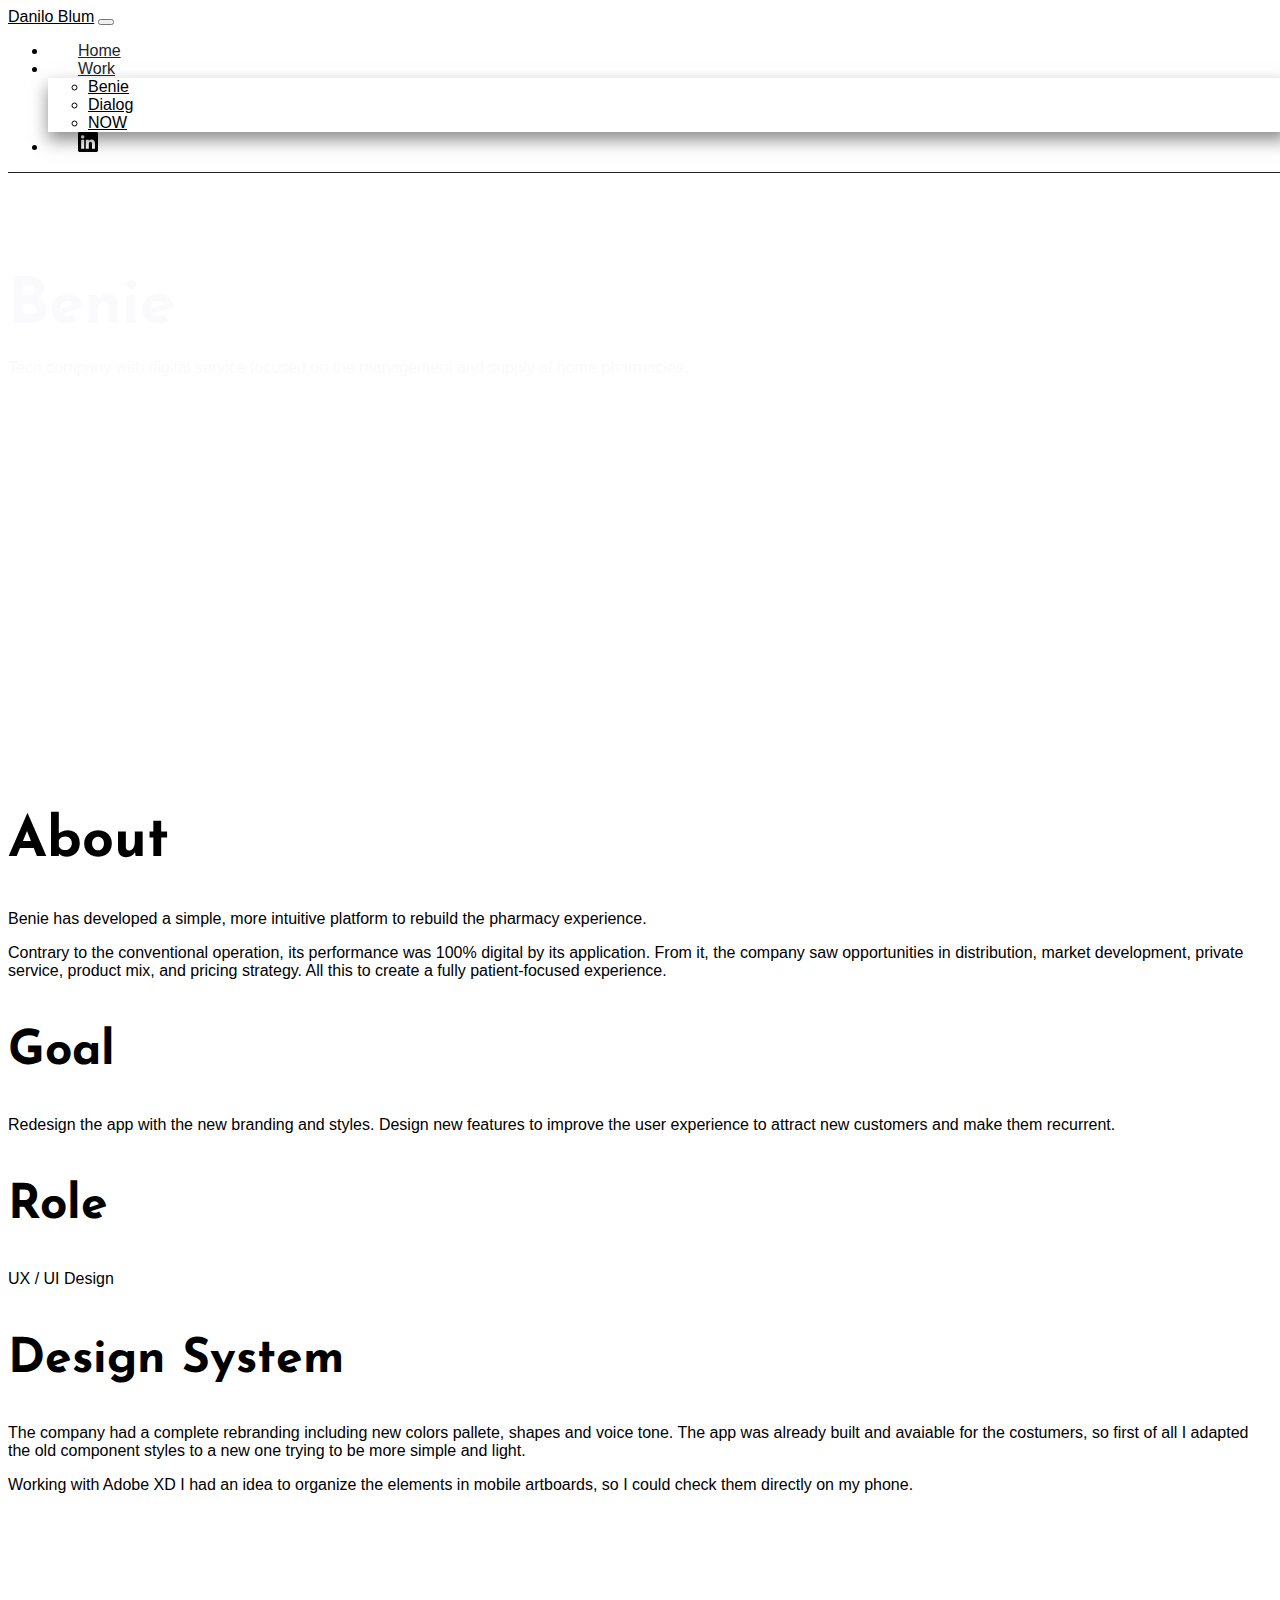
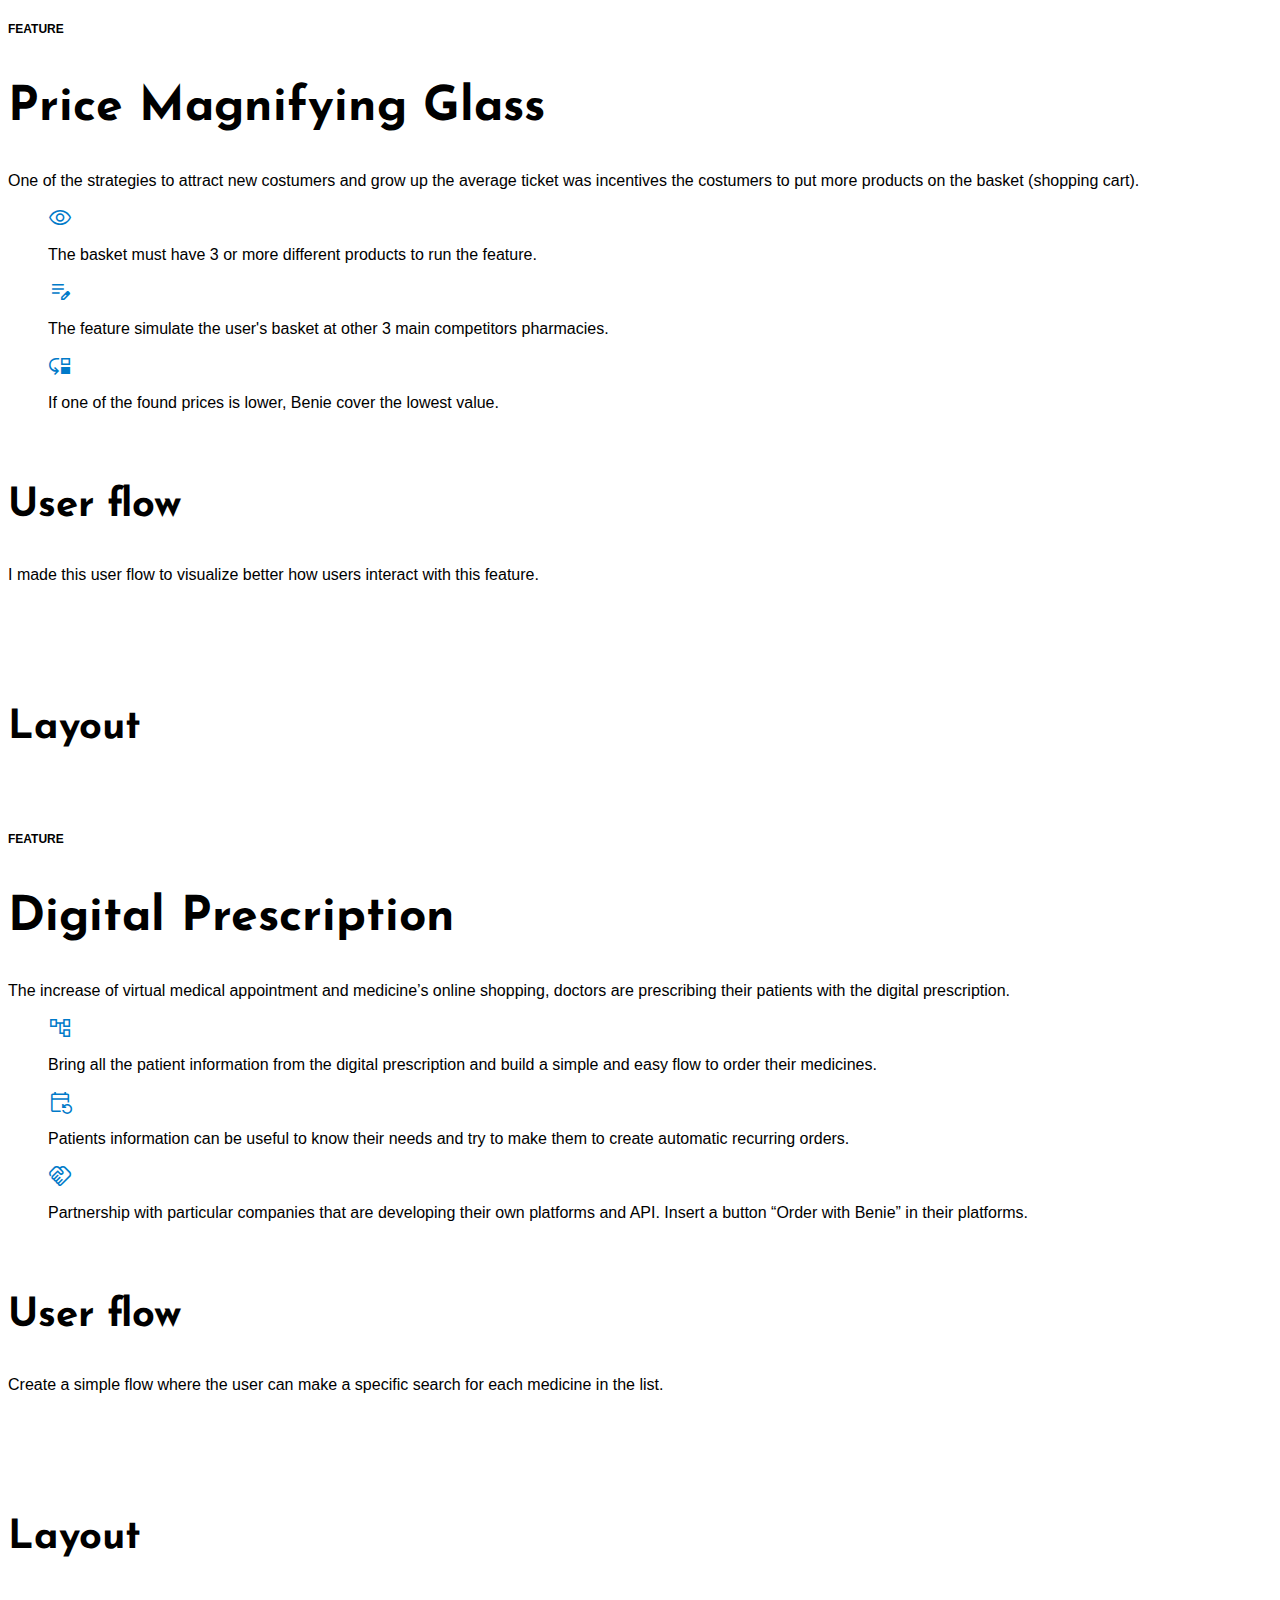
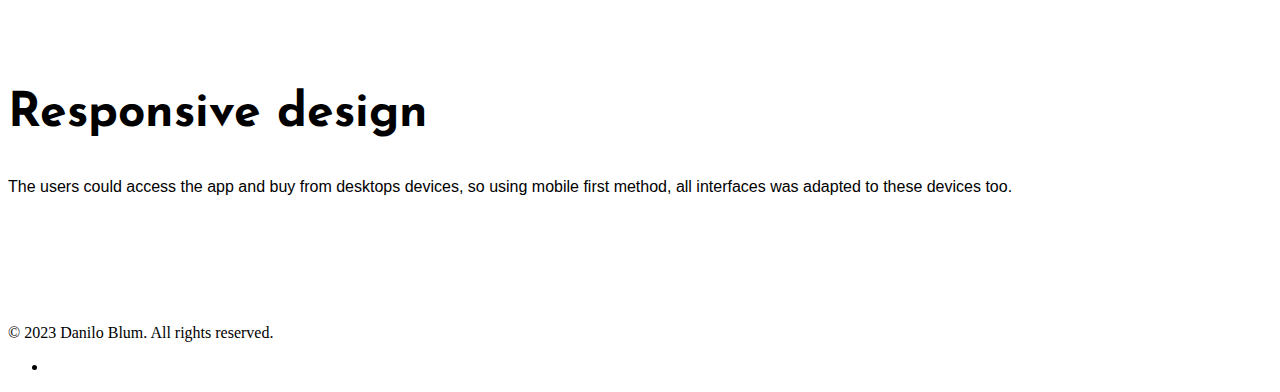
==== works/benie.html @ 84bca2f0 "caminho das imagens das paginas internas" ====
<!DOCTYPE html>
<html lang="en">
	<head>
		<meta charset="UTF-8" />
		<meta http-equiv="X-UA-Compatible" content="IE=edge" />
		<meta name="viewport" content="width=device-width, initial-scale=1.0" />
		<title>Danilo Blum Portfolio - Benie</title>

		<!-- Bootstrap CSS only -->
		<link href="https://cdn.jsdelivr.net/npm/bootstrap@5.2.3/dist/css/bootstrap.min.css" rel="stylesheet" integrity="sha384-rbsA2VBKQhggwzxH7pPCaAqO46MgnOM80zW1RWuH61DGLwZJEdK2Kadq2F9CUG65" crossorigin="anonymous" />

		<!-- Material Symbols -->
		<link rel="stylesheet" href="https://fonts.googleapis.com/css2?family=Material+Symbols+Outlined:opsz,wght,FILL,GRAD@20..48,100..700,0..1,-50..200" />

		<!-- Custon CSS -->
		<link rel="stylesheet" href="../css/style.css" />
		<link rel="stylesheet" href="../css/font.css" />
		<link rel="stylesheet" href="../css/color.css" />
		<link rel="stylesheet" href="../css/header.css" />
		<link rel="stylesheet" href="../css/footer.css" />
		<link rel="stylesheet" href="../css/work/title.css" />
		<link rel="stylesheet" href="../css/work/info.css" />
		<link rel="stylesheet" href="../css/work/image-example.css" />
		<link rel="stylesheet" href="../css/work/one-column.css" />
		<link rel="stylesheet" href="../css/work/two-columns.css" />
	</head>
	<body>
		<header class="header">
			<nav class="navbar navbar-expand-lg">
				<div class="container-fluid">
					<a class="navbar-brand" href="../index.html">Danilo Blum</a>
					<button class="navbar-toggler" type="button" data-bs-toggle="collapse" data-bs-target="#navbarSupportedContent" aria-controls="navbarSupportedContent" aria-expanded="false" aria-label="Toggle navigation">
						<span class="navbar-toggler-icon"></span>
					</button>
					<div class="collapse navbar-collapse" id="navbarSupportedContent">
						<ul class="navbar-nav">
							<li class="nav-item">
								<a class="nav-link" aria-current="page" href="../index.html">Home</a>
							</li>
							<li class="nav-item dropdown">
								<a class="nav-link dropdown-toggle" href="#" id="navbarDropdown" role="button" data-bs-toggle="dropdown" aria-expanded="false"> Work </a>
								<ul class="dropdown-menu" aria-labelledby="navbarDropdown">
									<li><a class="dropdown-item active" href="benie.html">Benie</a></li>
									<li><a class="dropdown-item" href="dialog.html">Dialog</a></li>
									<li><a class="dropdown-item" href="now.html">NOW</a></li>
								</ul>
							</li>
							<!-- <li class="nav-item">
								<a class="nav-link" href="../index.html#about">About</a>
							</li>
							<li class="nav-item">
								<a class="nav-link" href="../index.html#contact">Contact</a>
							</li> -->
							<li class="nav-item">
								<a class="nav-link" href="https://www.linkedin.com/in/daniloblum/" target="_blank"><img src="../images/linkedin-icon.svg" alt="" height="20px" /></a>
							</li>
						</ul>
					</div>
				</div>
			</nav>
		</header>
		<main>
			<section id="title" class="section title title--bg-benie">
				<div class="container">
					<div class="row align-items-center">
						<div class="col-12 col-md-7 col-lg-6 col-xl-5 text-light">
							<img class="title__brand" src="../images/work/benie/logo.jpg" alt="" sizes="" srcset="" />
							<h1 class="title__name">Benie</h1>
							<p class="title__description">Tech company with digital service focused on the management and supply of home pharmacies.</p>
						</div>
					</div>
				</div>
			</section>
			<section id="info" class="section info">
				<div class="container">
					<div class="row">
						<div class="col-12 col-md-10 col-lg-5">
							<div class="info__about">
								<h2 class="info__about-title">About</h2>
								<p>Benie has developed a simple, more intuitive platform to rebuild the pharmacy experience.</p>
								<p>Contrary to the conventional operation, its performance was 100% digital by its application. From it, the company saw opportunities in distribution, market development, private service, product mix, and pricing strategy. All this to create a fully patient-focused experience.</p>
							</div>
						</div>
						<div class="col-12 col-md-10 col-lg-5 offset-lg-1">
							<div class="info__objective">
								<h3 class="info__title">Goal</h3>
								<p>Redesign the app with the new branding and styles. Design new features to improve the user experience to attract new customers and make them recurrent.</p>
							</div>
							<div class="info__role">
								<h3 class="info__title">Role</h3>
								<p>UX / UI Design</p>
							</div>
						</div>
					</div>
				</div>
			</section>
			<section id="topic-1" class="section">
				<div class="container">
					<div class="oneColumn">
						<div class="row">
							<div class="col-12 col-md-10 col-lg-8">
								<h3 class="oneColumn__title">Design System</h3>
								<p>The company had a complete rebranding including new colors pallete, shapes and voice tone. The app was already built and avaiable for the costumers, so first of all I adapted the old component styles to a new one trying to be more simple and light.</p>
								<p>Working with Adobe XD I had an idea to organize the elements in mobile artboards, so I could check them directly on my phone.</p>
							</div>
							<div class="col-12">
								<!-- <iframe style="" width="100%" height="720" src="https://www.figma.com/embed?embed_host=share&url=https%3A%2F%2Fwww.figma.com%2Fproto%2F6psFT9wQQOf8TkgOpZ85yt%2FUntitled%3Fpage-id%3D129%253A92%26node-id%3D565%253A466%26viewport%3D1698%252C9662%252C0.37%26scaling%3Dmin-zoom%26starting-point-node-id%3D565%253A466%26hide-ui%3D1" allowfullscreen></iframe> -->
								<img class="oneColumn__image img-fluid mb-0 bg-transparent" src="../images/work/benie/work-benie-designSystem-1.svg" alt="" />
							</div>
						</div>
					</div>
				</div>
			</section>
			<section class="imageAplication">
				<div class="container-fluid px-0">
					<div class="">
						<img class="oneColumn__image img-fluid mb-0 bg-transparent" src="../images/work/benie/work-benie-aplication.png" alt="" />
					</div>
				</div>
			</section>
			<section id="topic-2" class="section">
				<div class="container">
					<div class="twoColumns">
						<div class="row">
							<div class="col-12 col-md-6 col-lg-4">
								<span class="twoColumns__label">Feature</span>
								<h3 class="twoColumns__title">Price Magnifying Glass</h3>
								<p>One of the strategies to attract new costumers and grow up the average ticket was incentives the costumers to put more products on the basket (shopping cart).</p>
								<ul class="twoColumns__list list-group">
									<li class="twoColumns__item list-item">
										<span class="material-symbols-outlined color-benie">visibility</span>
										<p>The basket must have 3 or more different products to run the feature.</p>
									</li>
									<li class="twoColumns__item list-item">
										<span class="material-symbols-outlined color-benie">edit_note</span>
										<p>The feature simulate the user's basket at other 3 main competitors pharmacies.</p>
									</li>
									<li class="twoColumns__item list-item">
										<span class="material-symbols-outlined color-benie">move_down</span>
										<p>If one of the found prices is lower, Benie cover the lowest value.</p>
									</li>
								</ul>
							</div>
							<div class="col-12 col-md-6 col-lg-7 offset-md-1">
								<img class="twoColumns__image img-fluid" src="../images/work/benie/work-benie-feature-1a.svg" alt="" />
							</div>
						</div>
					</div>
					<div class="oneColumn">
						<div class="row">
							<div class="col-12 col-md-10 col-lg-8">
								<h4 class="oneColumn__subTitle">User flow</h4>
								<p>I made this user flow to visualize better how users interact with this feature.</p>
							</div>
							<div class="col-12">
								<img class="oneColumn__image img-fluid" src="../images/work/benie/work-benie-feature-1b.svg" alt="" />
							</div>
						</div>
						<div class="row">
							<div class="col-12 col-md-10 col-lg-8">
								<h4 class="oneColumn__subTitle">Layout</h4>
								<!-- <p>Lorem ipsum dolor sit amet consectetur adipisicing elit. Provident nobis, eaque eius magnam totam delectus adipisci asperiores harum repellat a facilis inventore tempore, ullam error modi cumque, libero quos deserunt.</p> -->
							</div>
							<div class="col-12">
								<img class="oneColumn__image img-fluid" src="../images/work/benie/work-benie-feature-1c.svg" alt="" />
								<img class="oneColumn__image img-fluid" src="../images/work/benie/work-benie-feature-1d.svg" alt="" />
							</div>
						</div>
					</div>
				</div>
			</section>
			<section id="topic-3" class="section">
				<div class="container">
					<div class="twoColumns">
						<div class="row">
							<div class="col-12 col-md-6 col-lg-4">
								<span class="twoColumns__label">Feature</span>
								<h3 class="twoColumns__title">Digital Prescription</h3>
								<p>The increase of virtual medical appointment and medicine’s online shopping, doctors are prescribing their patients with the digital prescription.</p>
								<ul class="twoColumns__list list-group">
									<li class="twoColumns__item list-item">
										<span class="material-symbols-outlined color-benie">account_tree</span>
										<p>Bring all the patient information from the digital prescription and build a simple and easy flow to order their medicines.</p>
									</li>
									<li class="twoColumns__item list-item">
										<span class="material-symbols-outlined color-benie">event_repeat</span>
										<p>Patients information can be useful to know their needs and try to make them to create automatic recurring orders.</p>
									</li>
									<li class="twoColumns__item list-item">
										<span class="material-symbols-outlined color-benie">handshake</span>
										<p>Partnership with particular companies that are developing their own platforms and API. Insert a button “Order with Benie” in their platforms.</p>
									</li>
								</ul>
							</div>
							<div class="col-12 col-md-6 col-lg-7 offset-md-1">
								<img class="twoColumns__image img-fluid" src="../images/work/benie/work-benie-feature-2a.svg" alt="" />
							</div>
						</div>
					</div>
					<div class="oneColumn">
						<div class="row">
							<div class="col-12 col-md-10 col-lg-8">
								<h4 class="oneColumn__subTitle">User flow</h4>
								<p>Create a simple flow where the user can make a specific search for each medicine in the list.</p>
							</div>
							<div class="col-12">
								<img class="oneColumn__image img-fluid" src="../images/work/benie/work-benie-feature-2b.svg" alt="" />
							</div>
						</div>
						<div class="row">
							<div class="col-12 col-md-10 col-lg-8">
								<h4 class="oneColumn__subTitle">Layout</h4>
								<!-- <p>Lorem ipsum dolor sit amet consectetur adipisicing elit. Provident nobis, eaque eius magnam totam delectus adipisci asperiores harum repellat a facilis inventore tempore, ullam error modi cumque, libero quos deserunt.</p> -->
							</div>
							<div class="col-12">
								<img class="oneColumn__image img-fluid" src="../images/work/benie/work-benie-feature-2c.svg" alt="" />
							</div>
						</div>
					</div>
				</div>
			</section>
			<section id="topic-4" class="section">
				<div class="container">
					<div class="oneColumn">
						<div class="row">
							<div class="col-12 col-md-10 col-lg-8">
								<h3 class="oneColumn__title">Responsive design</h3>
								<p>The users could access the app and buy from desktops devices, so using mobile first method, all interfaces was adapted to these devices too.</p>
							</div>
							<div class="col-12 col-md-6">
								<img class="oneColumn__image img-fluid" src="../images/work/benie/work-benie-responsiveDesign-1a.svg" alt="" />
							</div>
							<div class="col-12 col-md-6">
								<img class="oneColumn__image img-fluid" src="../images/work/benie/work-benie-responsiveDesign-1b.svg" alt="" />
							</div>
						</div>
					</div>
				</div>
			</section>
			<section id="step-3" class="section"></section>
			<section id="contact" class="section"></section>
		</main>
		<footer class="d-flex flex-wrap justify-content-between align-items-center py-3 mt-4 px-5 border-top">
			<div class="col-md-4 d-flex align-items-center">
				<span class="footer__copyright">© 2023 Danilo Blum. All rights reserved.</span>
			</div>

			<ul class="nav col-md-4 justify-content-end list-unstyled d-flex">
				<li class="ms-3">
					<a class="text-muted" href="https://www.linkedin.com/in/daniloblum/" target="_blank"><img src="../images/linkedin-icon-white.svg" alt="" /></a>
				</li>
			</ul>
		</footer>

		<!-- JavaScript Bundle with Popper -->
		<script src="https://cdn.jsdelivr.net/npm/bootstrap@5.2.3/dist/js/bootstrap.bundle.min.js" integrity="sha384-kenU1KFdBIe4zVF0s0G1M5b4hcpxyD9F7jL+jjXkk+Q2h455rYXK/7HAuoJl+0I4" crossorigin="anonymous"></script>
	</body>
</html>
---- css/font.css ----
/* Josefin */
@import url('https://fonts.googleapis.com/css2?family=Josefin+Sans:ital,wght@0,100;0,200;0,300;0,400;0,500;0,600;0,700;1,100;1,200;1,300;1,400;1,500;1,600;1,700&display=swap');

/* Lato */
@import url('https://fonts.googleapis.com/css2?family=Lato:ital,wght@0,100;0,300;0,400;0,700;0,900;1,100;1,300;1,400;1,700;1,900&display=swap');

/* Google Material Symbols */
.material-symbols-outlined {
	font-variation-settings: 'FILL' 0, 'wght' 400, 'GRAD' 0, 'opsz' 48;
	vertical-align: middle;
}

/* headers */

h1 {
	font-family: 'Josefin Sans', sans-serif;
	font-size: 4rem;
	margin-bottom: 40px;
	line-height: 1;
}
h2 {
	font-family: 'Josefin Sans', sans-serif;
	font-size: 3.5rem;
	margin-bottom: 40px;
	line-height: 1;
}
h3 {
	font-family: 'Josefin Sans', sans-serif;
	font-size: 3rem;
	margin-bottom: 40px;
	line-height: 1;
}
h4 {
	font-family: 'Josefin Sans', sans-serif;
	font-size: 2.5rem;
	margin-bottom: 40px;
	line-height: 1;
}
h5 {
	font-family: 'Josefin Sans', sans-serif;
	font-size: 2rem;
	margin-bottom: 40px;
	line-height: 1;
}
h6 {
	font-family: 'Josefin Sans', sans-serif;
	font-size: 1.5rem;
	margin-bottom: 40px;
	line-height: 1;
}

/* Paragraph */
p {
	font-family: 'Lato Regular', sans-serif;
	font-size: 1rem;
}

/* Link */
a {
	font-family: 'Lato Regular', sans-serif;
	font-size: 1rem;
	color: var(--color-link);
}
---- css/color.css ----
:root {
	/* Main color */
	--color-main-100: ;
	--color-main-100: ;
	--color-main-100: ;
	--color-main-100: ;
	--color-main-100: ;

	/* Text color */

	--color-white: #ffffff;
	--color-black: #000000;

	--color-dark: #212529;
	--color-regular: #464c52;
	--color-light: #fafafc;

	/* Work => NOW */
	--color-green: #49b92d;
	--color-orange: #ff5c00;

	/* Work => Benie */
	--color-benie: #007ac9;
	--color-orange: #ff5c00;
}
.text-light {
	color: var(--color-light);
}
.bg-light {
	background-color: var(--color-light);
}

.color-green {
	color: var(--color-green);
}
.color-orange {
	color: var(--color-orange);
}
.color-benie {
	color: var(--color-benie);
}

.image__background--now {
	background-color: var(--color-light) !important;
}
.image__background--benie {
	background-image: linear-gradient(var(--benie-color-primary), var(--benie-color-primary-dark)) !important;
}
.image__background--dialog {
	background-image: linear-gradient(var(--dialog-color-primary), var(--dialog-color-primary-dark)) !important;
}
---- css/header.css ----
.header {
	width: 100%;
	position: fixed;
	background-color: var(--color-white);
	border-bottom: 1px solid var(--color-dark);
	margin: 0;
	/* padding: 30px 0; */
	z-index: 10;
}
.header .container {
	display: inherit;
	justify-content: inherit;
}

.collapse.navbar-collapse {
	justify-content: end;
}

.navbar-expand-lg .navbar-nav .nav-link {
	padding: 10px 30px;
	color: var(--color-dark);
}
.navbar-expand-lg .navbar-nav .nav-link.active {
	font-family: 'Lato Bold', sans-serif;
	font-weight: 600;
}
.dropdown-menu {
	border: none;
	box-shadow: 0 8px 16px rgba(100, 100, 100, 0.75);
}

@media (min-width: 992px) {
	.dropdown:hover > .dropdown-menu {
		display: block;
		margin-top: 0;
	}
}
---- css/work/title.css ----
.title {
	background-position: center bottom;
	background-repeat: no-repeat;
	background-size: cover;
	height: 600px;
	padding-top: 160px;
}
.title--bg-now {
	background-image: url(/images/work/now/now-head.jpg);
}
.title--bg-benie {
	background-image: url(/images/work/benie/benie-head.jpg);
}
.title--bg-dialog {
	background-image: url(/images/work/dialog/dialog-head.jpg);
}
.title__brand {
	border-radius: 8px;
	margin-bottom: 60px;
}
.title__name {
	margin-bottom: 20px;
}
---- css/work/one-column.css ----
.oneColumn {
	margin-bottom: 40px;
}
.oneColumn:last-child {
	margin-bottom: 0;
}

.oneColumn .row {
	justify-content: start;
}
.oneColumn__subTitle {
	margin-top: 40px;
}
.oneColumn p:last-child {
	margin-bottom: 40px;
}
.oneColumn__image {
	background-color: var(--color-light);
	border-radius: 12px;
	margin: 0 auto 40px;
	width: 100%;
}
---- css/work/two-columns.css ----
.twoColumns {
	margin-bottom: 40px;
}
.twoColumns__label {
	display: block;
	font-family: 'Josefin', sans-serif;
	font-size: 0.75rem;
	font-weight: 600;
	margin-bottom: 20px;
	text-transform: uppercase;
}
.twoColumns__title span {
	display: block;
	font-size: 1rem;
	margin-top: 10px;
}
.twoColumns__list {
	list-style: none;
}
.material-symbols-outlined {
	font-variation-settings: 'FILL' 0, 'wght' 400, 'GRAD' 0, 'opsz' 48;
}
.twoColumns__image {
	border-radius: 12px;
	background-color: var(--color-light);
	width: 100%;
}
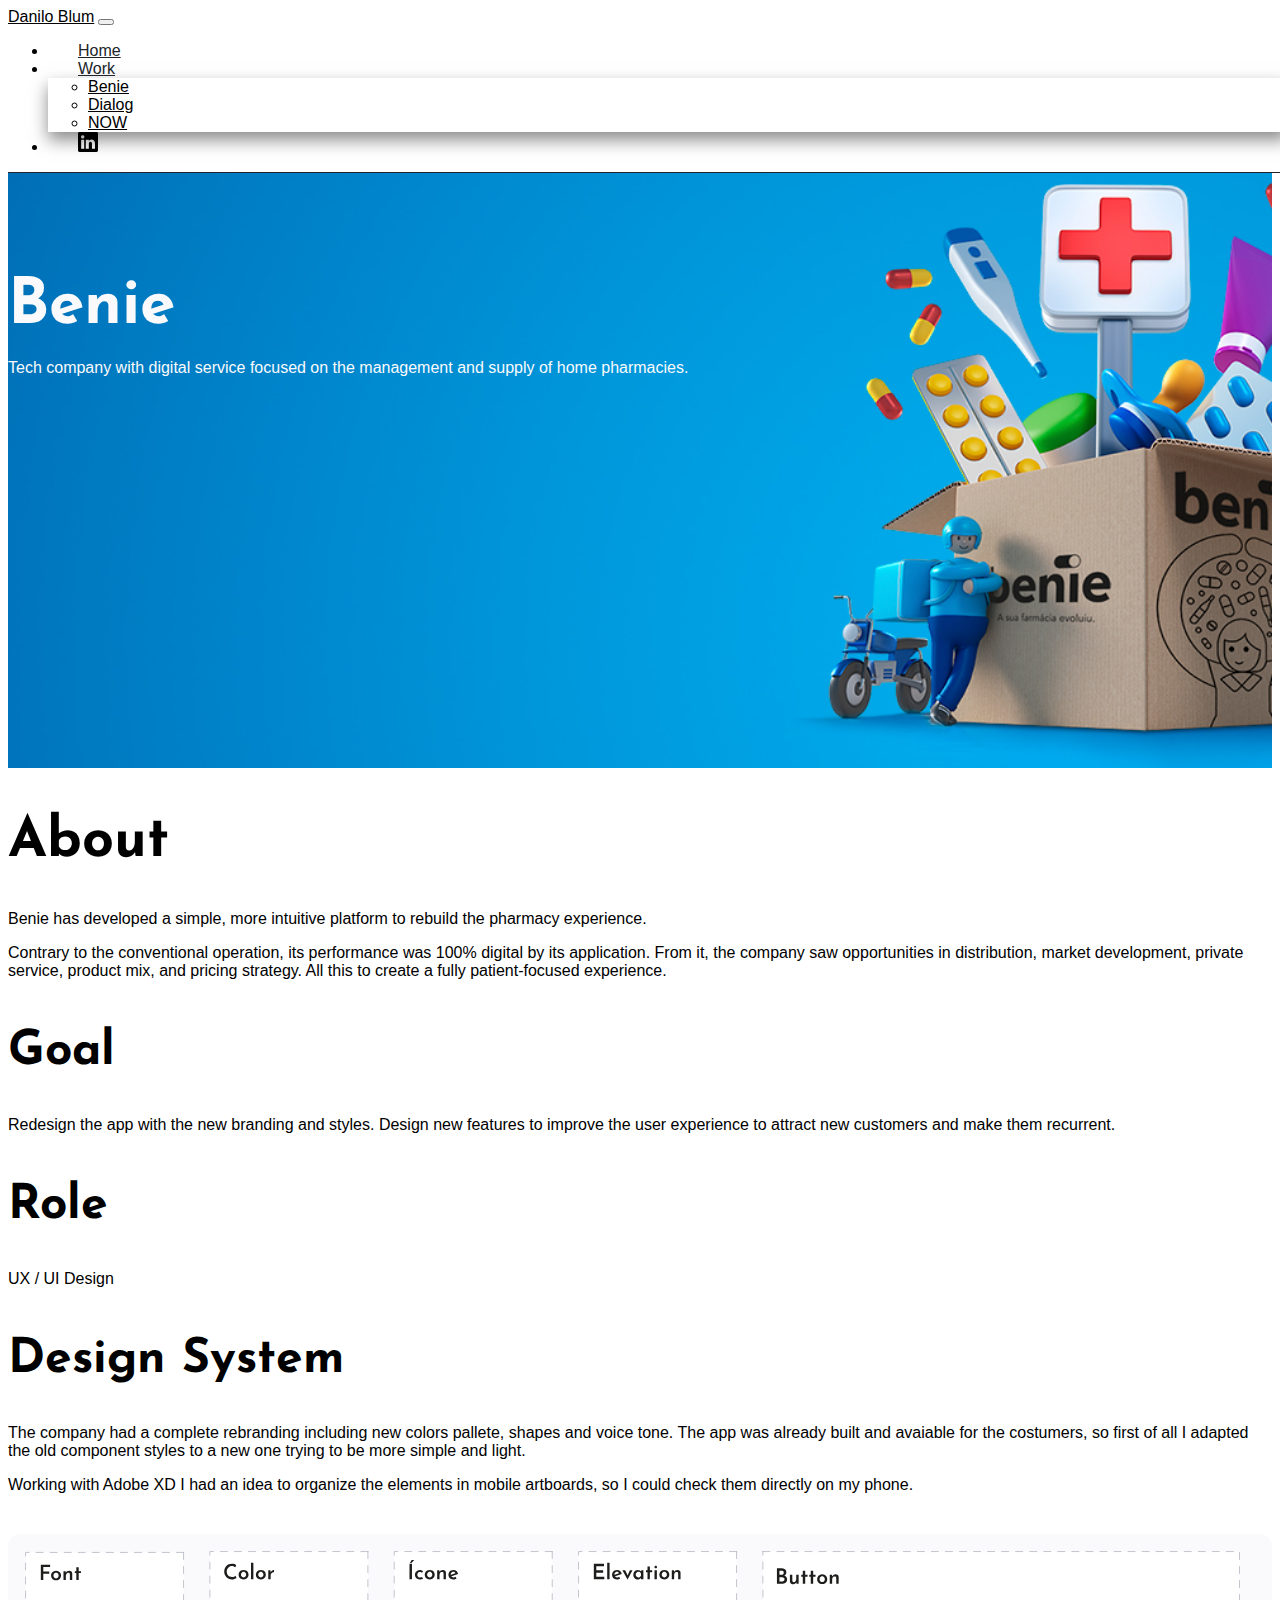
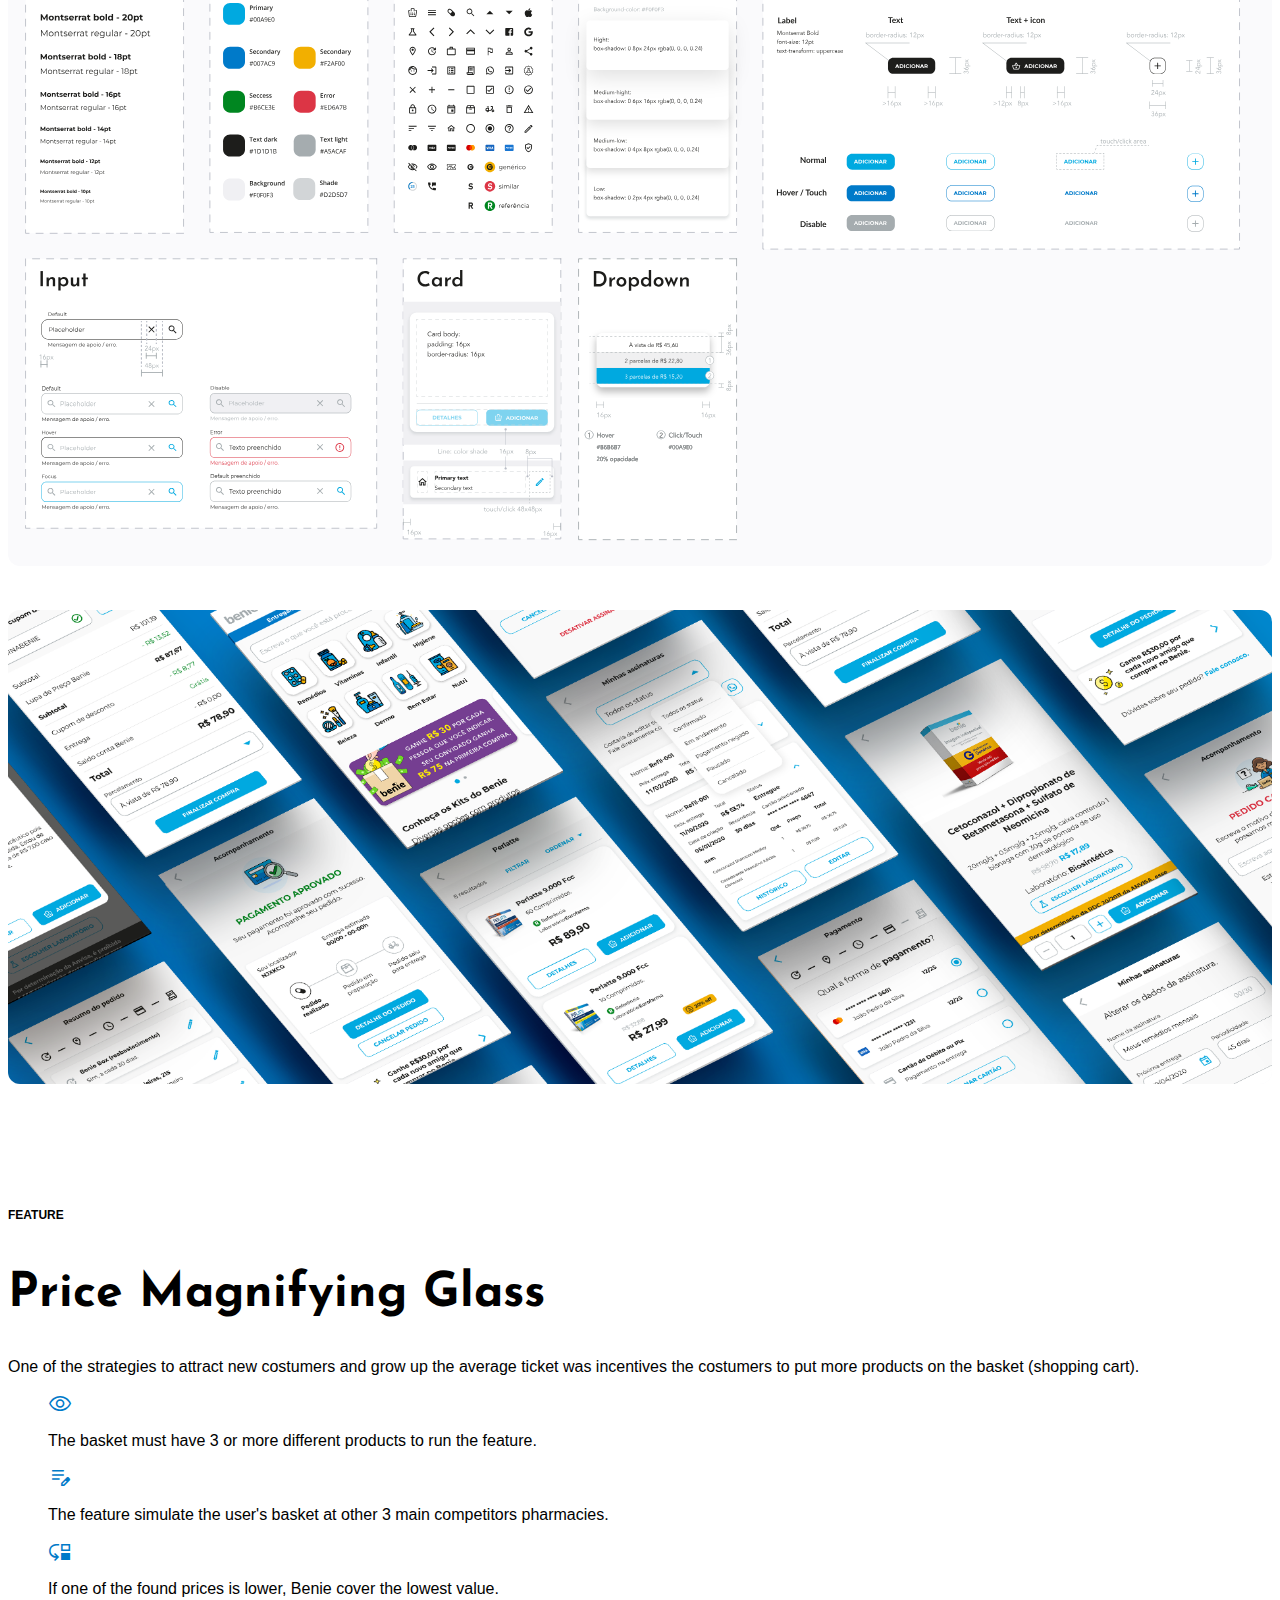
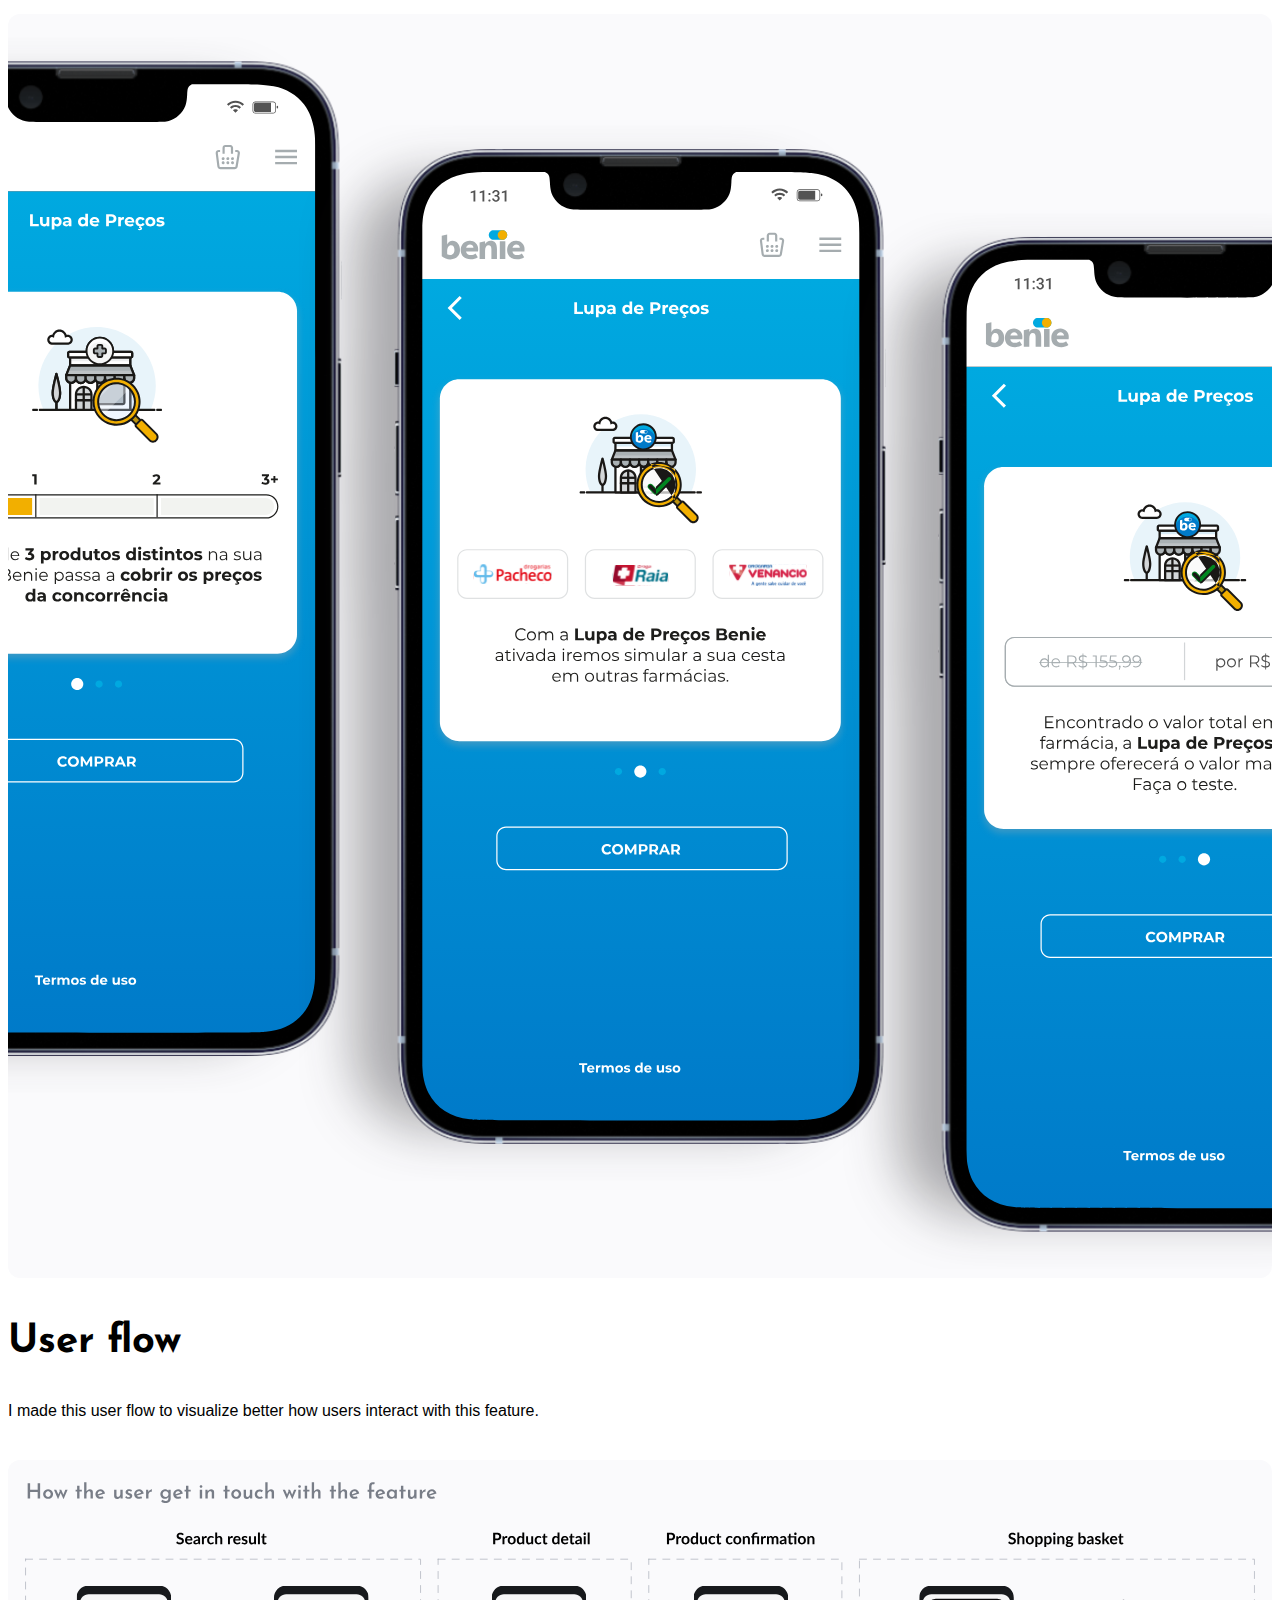
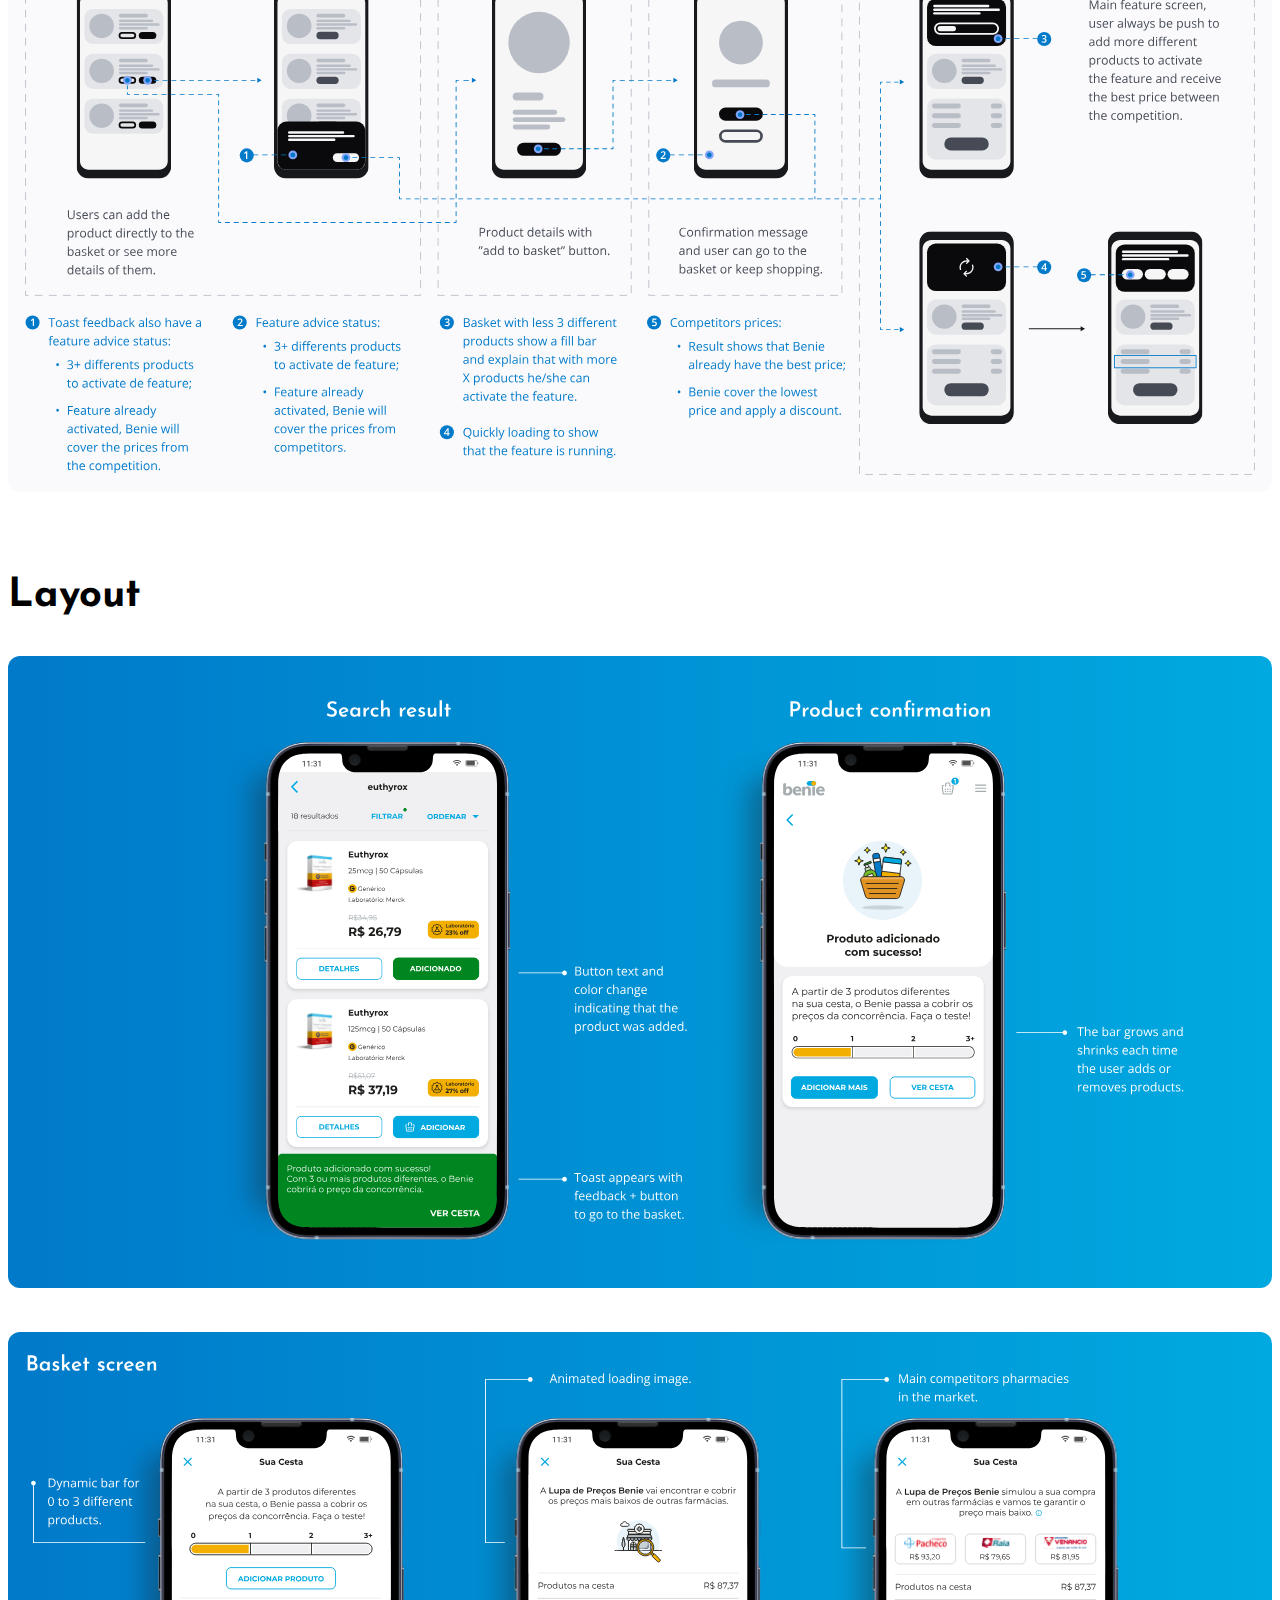
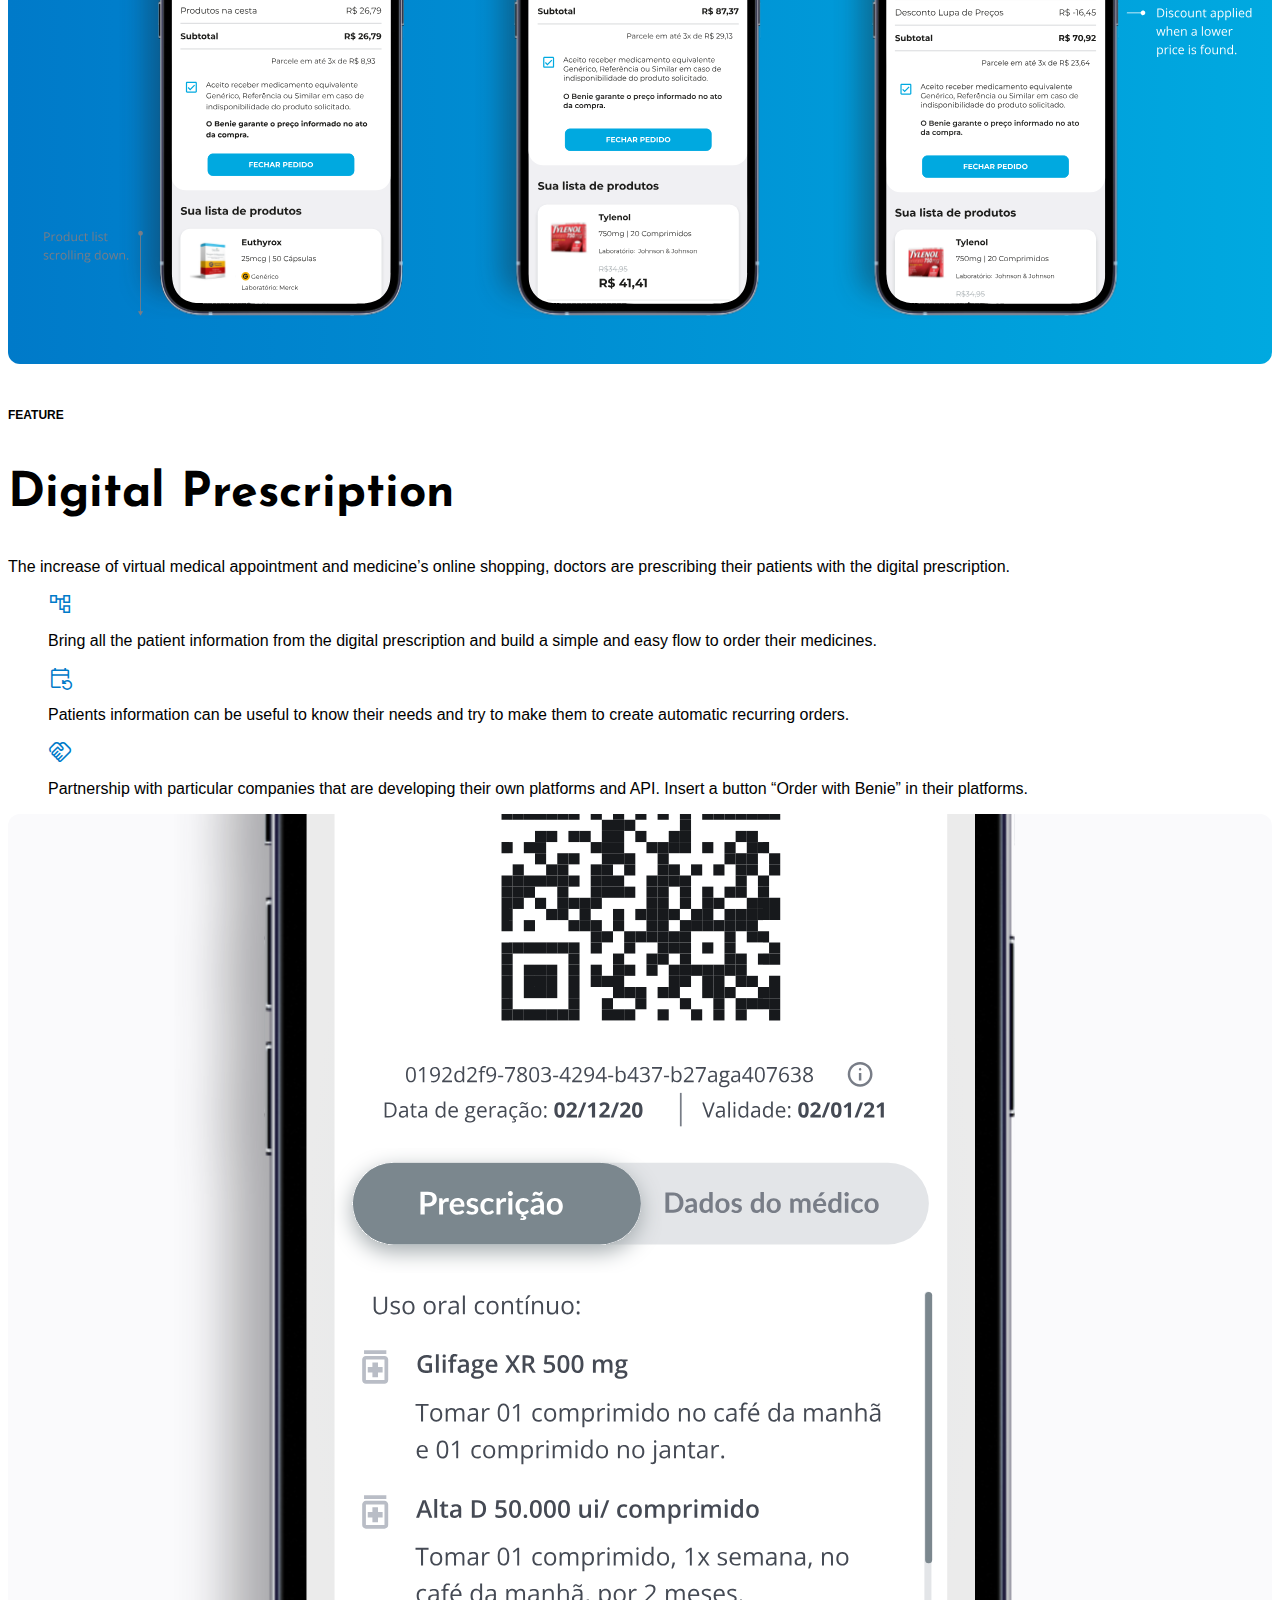
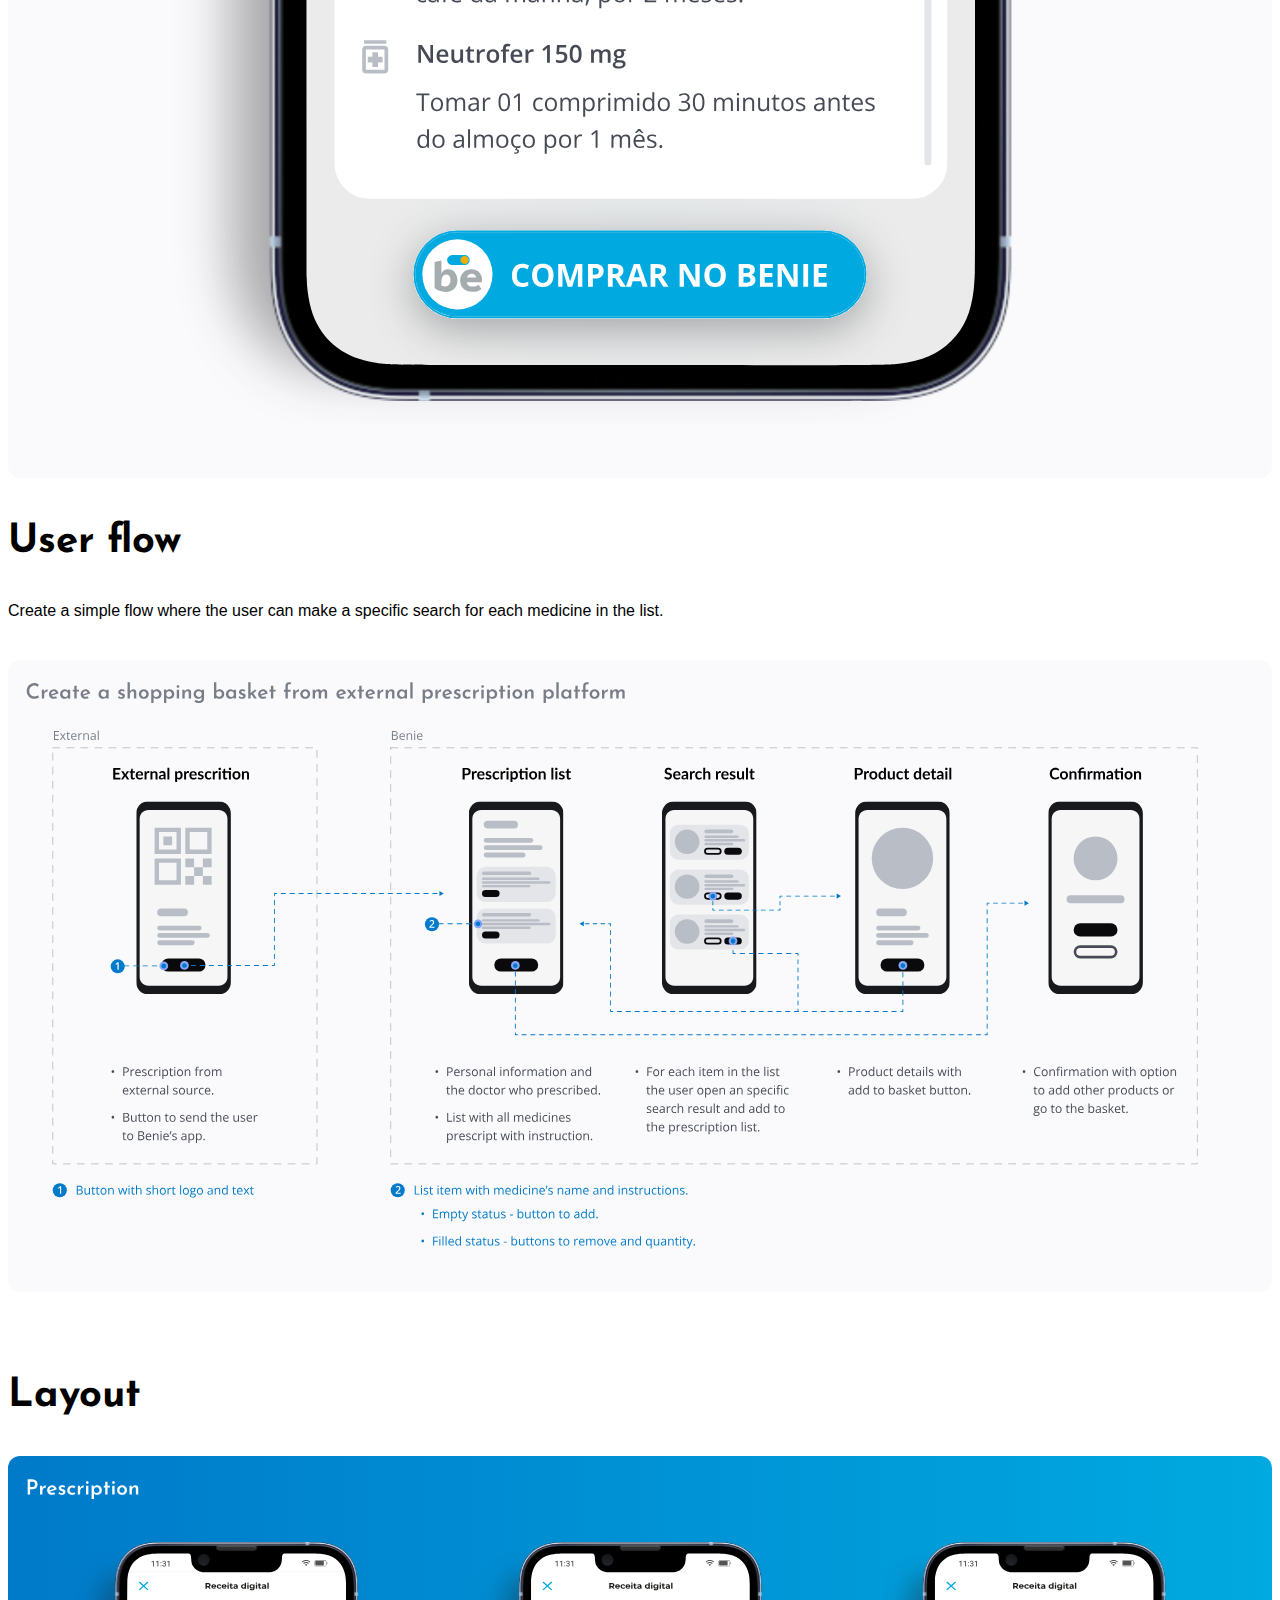
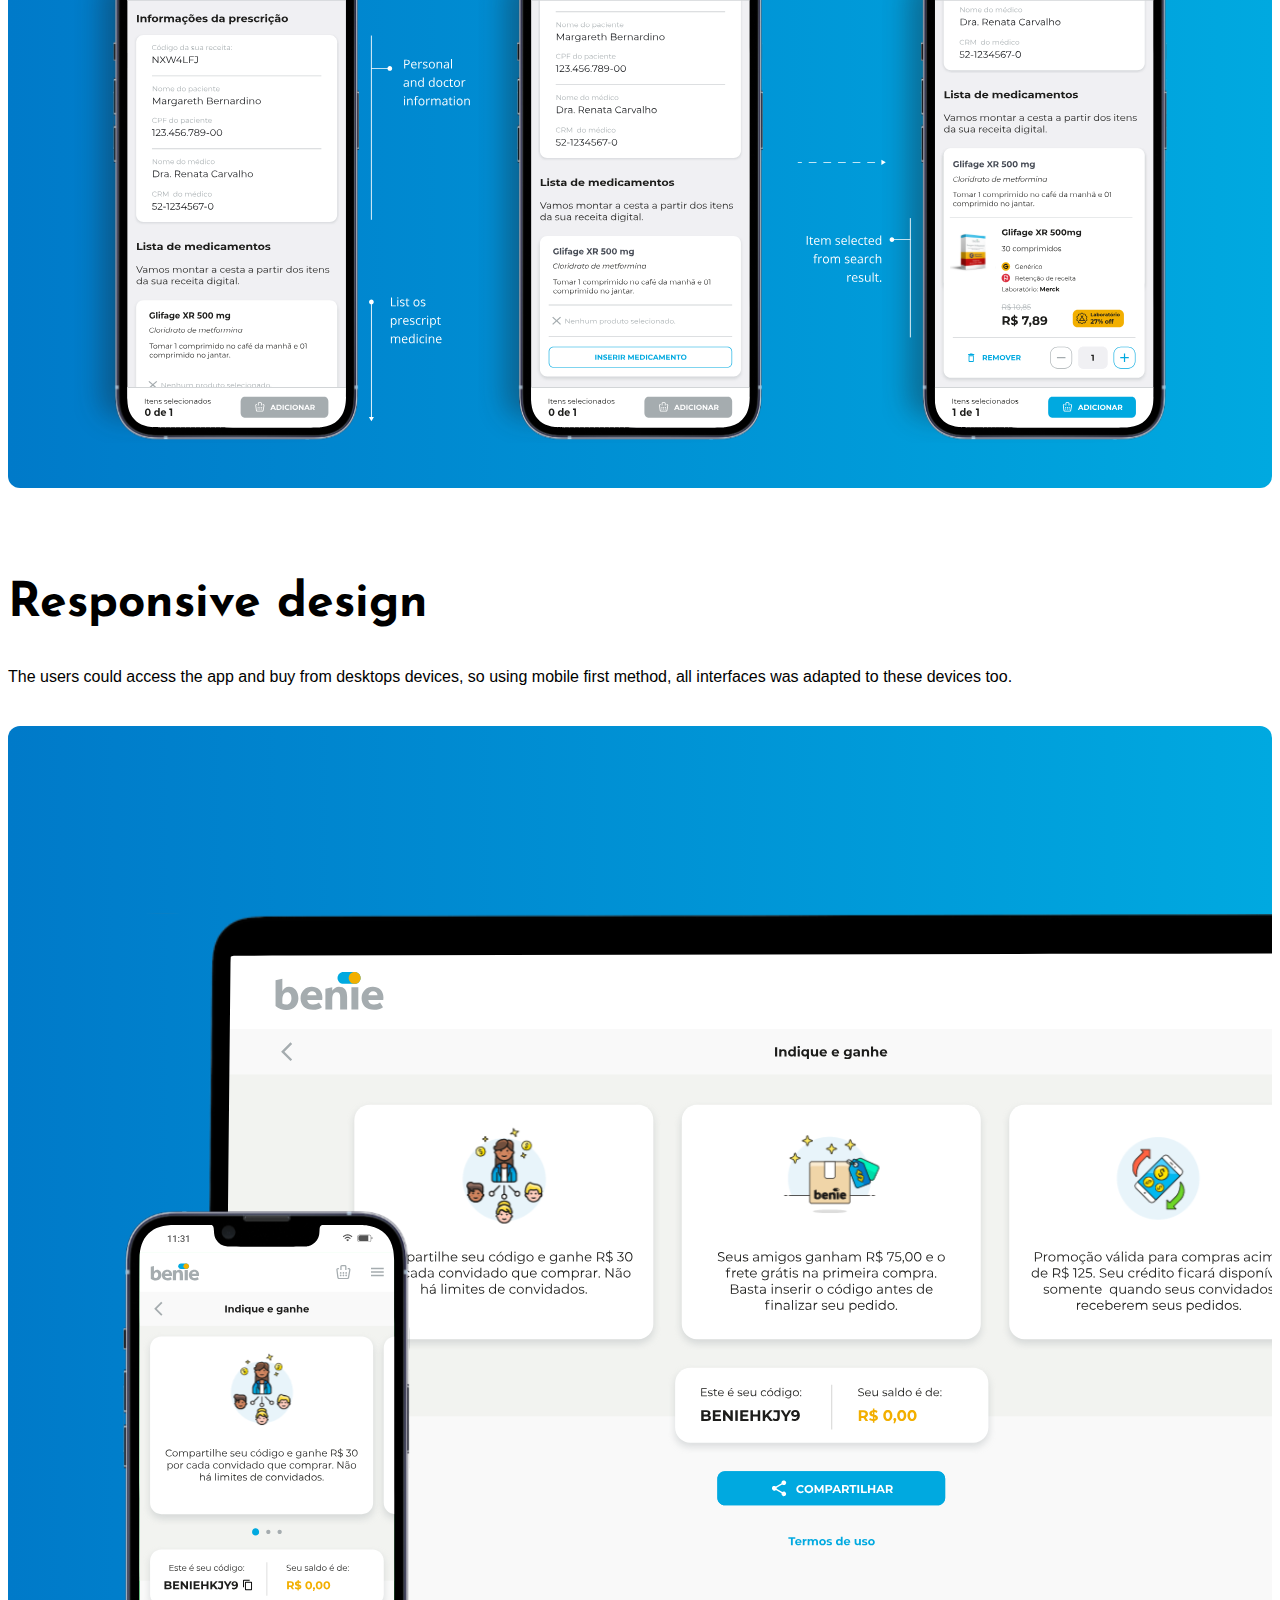
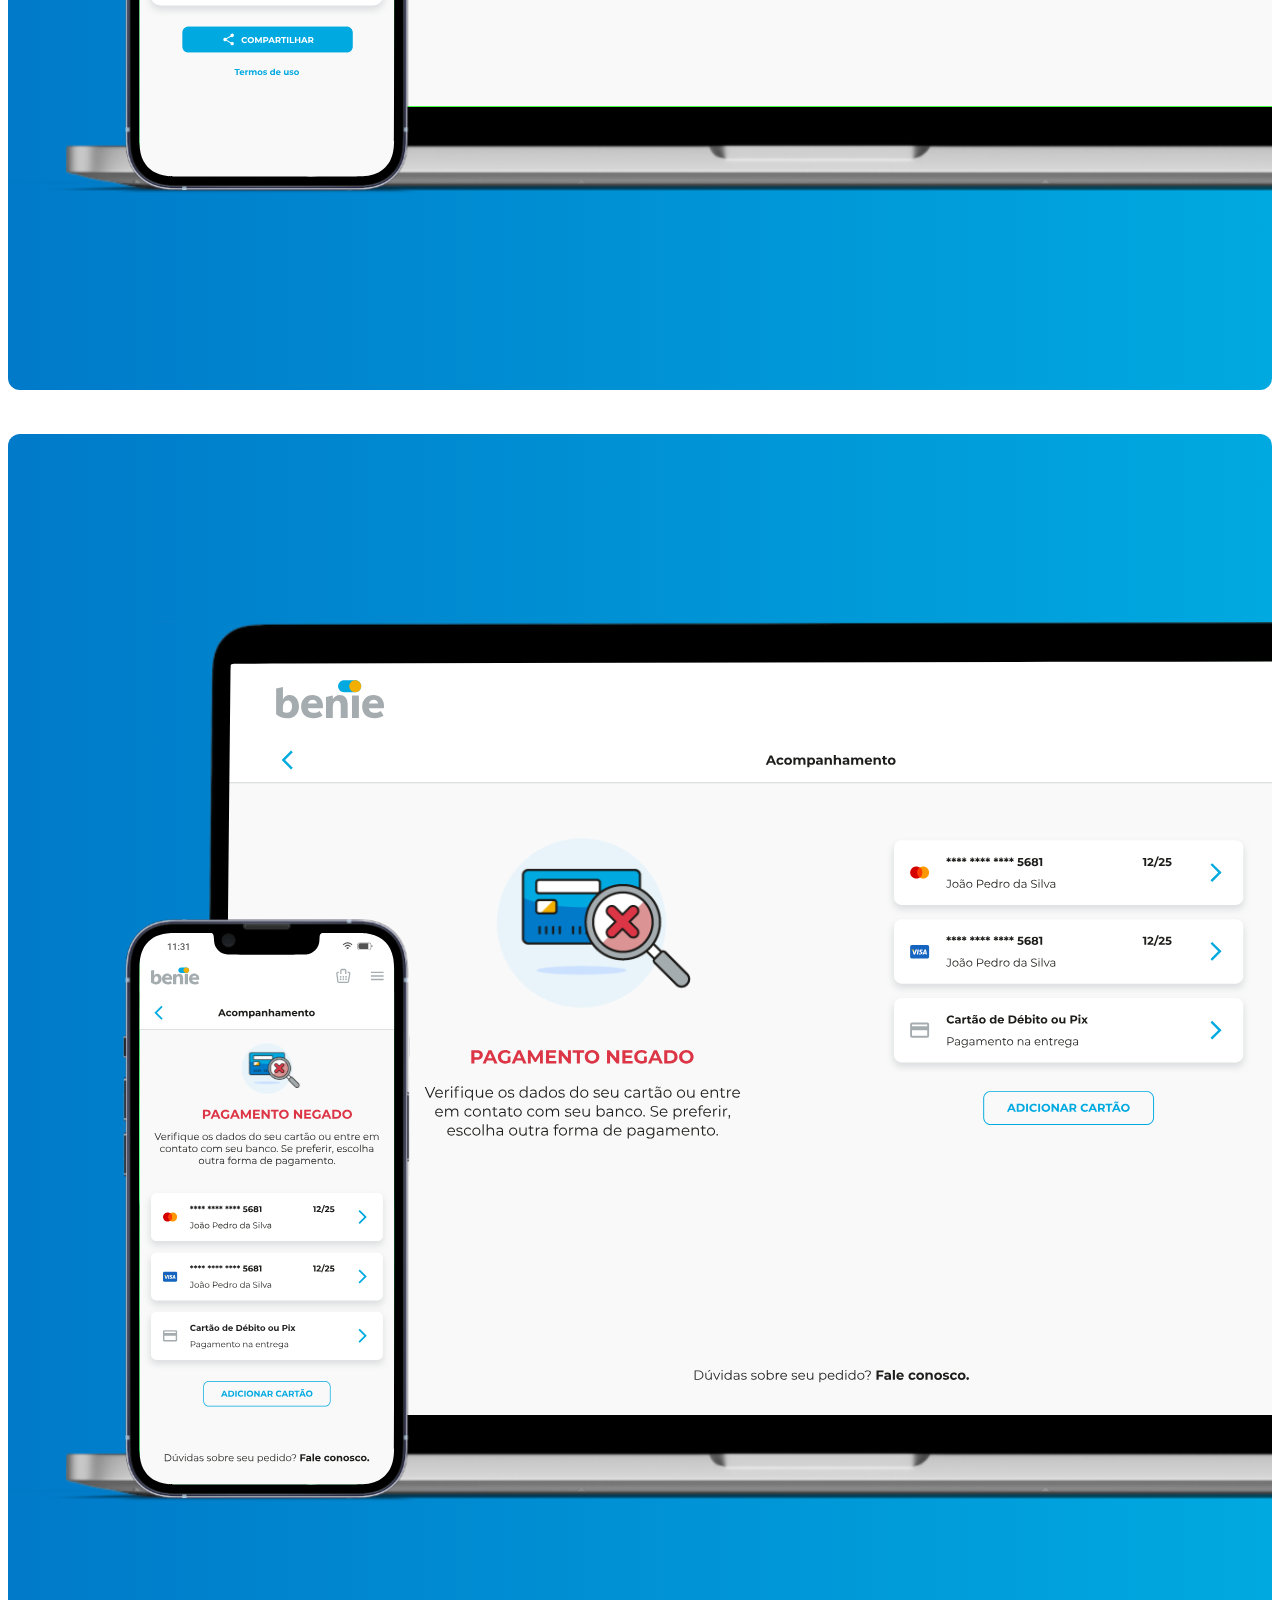
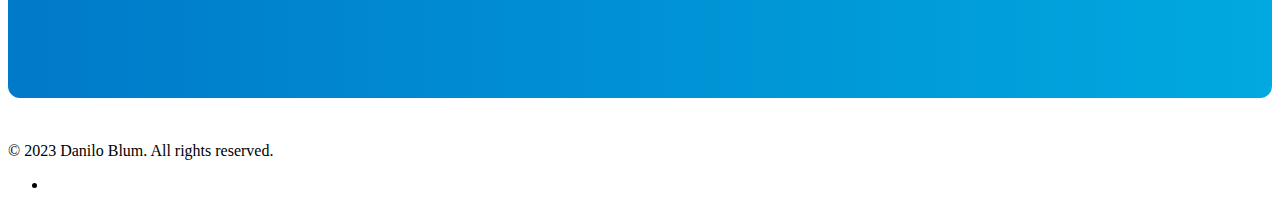
==== commit 784e765b: "caminhos das imagens" ====
--- a/works/benie.html
+++ b/works/benie.html
@@ -105,7 +105,7 @@
 							</div>
 							<div class="col-12">
 								<!-- <iframe style="" width="100%" height="720" src="https://www.figma.com/embed?embed_host=share&url=https%3A%2F%2Fwww.figma.com%2Fproto%2F6psFT9wQQOf8TkgOpZ85yt%2FUntitled%3Fpage-id%3D129%253A92%26node-id%3D565%253A466%26viewport%3D1698%252C9662%252C0.37%26scaling%3Dmin-zoom%26starting-point-node-id%3D565%253A466%26hide-ui%3D1" allowfullscreen></iframe> -->
-								<img class="oneColumn__image img-fluid mb-0 bg-transparent" src="../images/work/benie/work-benie-designSystem-1.svg" alt="" />
+								<img class="oneColumn__image img-fluid mb-0 bg-transparent" src="../images/work/benie/benie-designSystem-1.svg" alt="" />
 							</div>
 						</div>
 					</div>
@@ -114,7 +114,7 @@
 			<section class="imageAplication">
 				<div class="container-fluid px-0">
 					<div class="">
-						<img class="oneColumn__image img-fluid mb-0 bg-transparent" src="../images/work/benie/work-benie-aplication.png" alt="" />
+						<img class="oneColumn__image img-fluid mb-0 bg-transparent" src="../images/work/benie/benie-aplication.png" alt="" />
 					</div>
 				</div>
 			</section>
@@ -142,7 +142,7 @@
 								</ul>
 							</div>
 							<div class="col-12 col-md-6 col-lg-7 offset-md-1">
-								<img class="twoColumns__image img-fluid" src="../images/work/benie/work-benie-feature-1a.svg" alt="" />
+								<img class="twoColumns__image img-fluid" src="../images/work/benie/benie-feature-1a.svg" alt="" />
 							</div>
 						</div>
 					</div>
@@ -153,7 +153,7 @@
 								<p>I made this user flow to visualize better how users interact with this feature.</p>
 							</div>
 							<div class="col-12">
-								<img class="oneColumn__image img-fluid" src="../images/work/benie/work-benie-feature-1b.svg" alt="" />
+								<img class="oneColumn__image img-fluid" src="../images/work/benie/benie-feature-1b.svg" alt="" />
 							</div>
 						</div>
 						<div class="row">
@@ -162,8 +162,8 @@
 								<!-- <p>Lorem ipsum dolor sit amet consectetur adipisicing elit. Provident nobis, eaque eius magnam totam delectus adipisci asperiores harum repellat a facilis inventore tempore, ullam error modi cumque, libero quos deserunt.</p> -->
 							</div>
 							<div class="col-12">
-								<img class="oneColumn__image img-fluid" src="../images/work/benie/work-benie-feature-1c.svg" alt="" />
-								<img class="oneColumn__image img-fluid" src="../images/work/benie/work-benie-feature-1d.svg" alt="" />
+								<img class="oneColumn__image img-fluid" src="../images/work/benie/benie-feature-1c.svg" alt="" />
+								<img class="oneColumn__image img-fluid" src="../images/work/benie/benie-feature-1d.svg" alt="" />
 							</div>
 						</div>
 					</div>
@@ -193,7 +193,7 @@
 								</ul>
 							</div>
 							<div class="col-12 col-md-6 col-lg-7 offset-md-1">
-								<img class="twoColumns__image img-fluid" src="../images/work/benie/work-benie-feature-2a.svg" alt="" />
+								<img class="twoColumns__image img-fluid" src="../images/work/benie/benie-feature-2a.svg" alt="" />
 							</div>
 						</div>
 					</div>
@@ -204,7 +204,7 @@
 								<p>Create a simple flow where the user can make a specific search for each medicine in the list.</p>
 							</div>
 							<div class="col-12">
-								<img class="oneColumn__image img-fluid" src="../images/work/benie/work-benie-feature-2b.svg" alt="" />
+								<img class="oneColumn__image img-fluid" src="../images/work/benie/benie-feature-2b.svg" alt="" />
 							</div>
 						</div>
 						<div class="row">
@@ -213,7 +213,7 @@
 								<!-- <p>Lorem ipsum dolor sit amet consectetur adipisicing elit. Provident nobis, eaque eius magnam totam delectus adipisci asperiores harum repellat a facilis inventore tempore, ullam error modi cumque, libero quos deserunt.</p> -->
 							</div>
 							<div class="col-12">
-								<img class="oneColumn__image img-fluid" src="../images/work/benie/work-benie-feature-2c.svg" alt="" />
+								<img class="oneColumn__image img-fluid" src="../images/work/benie/benie-feature-2c.svg" alt="" />
 							</div>
 						</div>
 					</div>
@@ -228,10 +228,10 @@
 								<p>The users could access the app and buy from desktops devices, so using mobile first method, all interfaces was adapted to these devices too.</p>
 							</div>
 							<div class="col-12 col-md-6">
-								<img class="oneColumn__image img-fluid" src="../images/work/benie/work-benie-responsiveDesign-1a.svg" alt="" />
+								<img class="oneColumn__image img-fluid" src="../images/work/benie/benie-responsiveDesign-1a.svg" alt="" />
 							</div>
 							<div class="col-12 col-md-6">
-								<img class="oneColumn__image img-fluid" src="../images/work/benie/work-benie-responsiveDesign-1b.svg" alt="" />
+								<img class="oneColumn__image img-fluid" src="../images/work/benie/benie-responsiveDesign-1b.svg" alt="" />
 							</div>
 						</div>
 					</div>
--- a/css/color.css
+++ b/css/color.css
@@ -16,13 +16,16 @@
 	--color-light: #fafafc;
 
 	/* Work => NOW */
-	--color-green: #49b92d;
-	--color-orange: #ff5c00;
+	--color-now-green: #49b92d;
+	--color-now-orange: #ff5c00;
 
 	/* Work => Benie */
 	--color-benie: #007ac9;
-	--color-orange: #ff5c00;
+
+	/* Dialog */
+	--color-dialog: #0eb27b;
 }
+
 .text-light {
 	color: var(--color-light);
 }
@@ -30,14 +33,17 @@
 	background-color: var(--color-light);
 }
 
-.color-green {
-	color: var(--color-green);
+.color-now-green {
+	color: var(--color-now-green);
 }
-.color-orange {
-	color: var(--color-orange);
+.color-now-orange {
+	color: var(--color-now-orange);
 }
 .color-benie {
 	color: var(--color-benie);
+}
+.color-dialog {
+	color: var(--color-dialog);
 }
 
 .image__background--now {
--- a/css/work/title.css
+++ b/css/work/title.css
@@ -1,18 +1,24 @@
 .title {
-	background-position: center bottom;
-	background-repeat: no-repeat;
-	background-size: cover;
 	height: 600px;
 	padding-top: 160px;
 }
 .title--bg-now {
-	background-image: url(/images/work/now/now-head.jpg);
+	background: var(--color-light) url(../../images/work/now/now-head.jpg);
+	background-position: center bottom;
+	background-repeat: no-repeat;
+	background-size: cover;
 }
 .title--bg-benie {
-	background-image: url(/images/work/benie/benie-head.jpg);
+	background: var(--color-benie) url(../../images/work/benie/benie-head.jpg);
+	background-position: center bottom;
+	background-repeat: no-repeat;
+	background-size: cover;
 }
 .title--bg-dialog {
-	background-image: url(/images/work/dialog/dialog-head.jpg);
+	background: var(--color-dialog) url(../../images/work/dialog/dialog-head.jpg);
+	background-position: center bottom;
+	background-repeat: no-repeat;
+	background-size: cover;
 }
 .title__brand {
 	border-radius: 8px;
--- a/css/work/image-example.css
+++ b/css/work/image-example.css
@@ -0,0 +1,3 @@
+.imageAplication {
+	margin-bottom: 80px;
+}
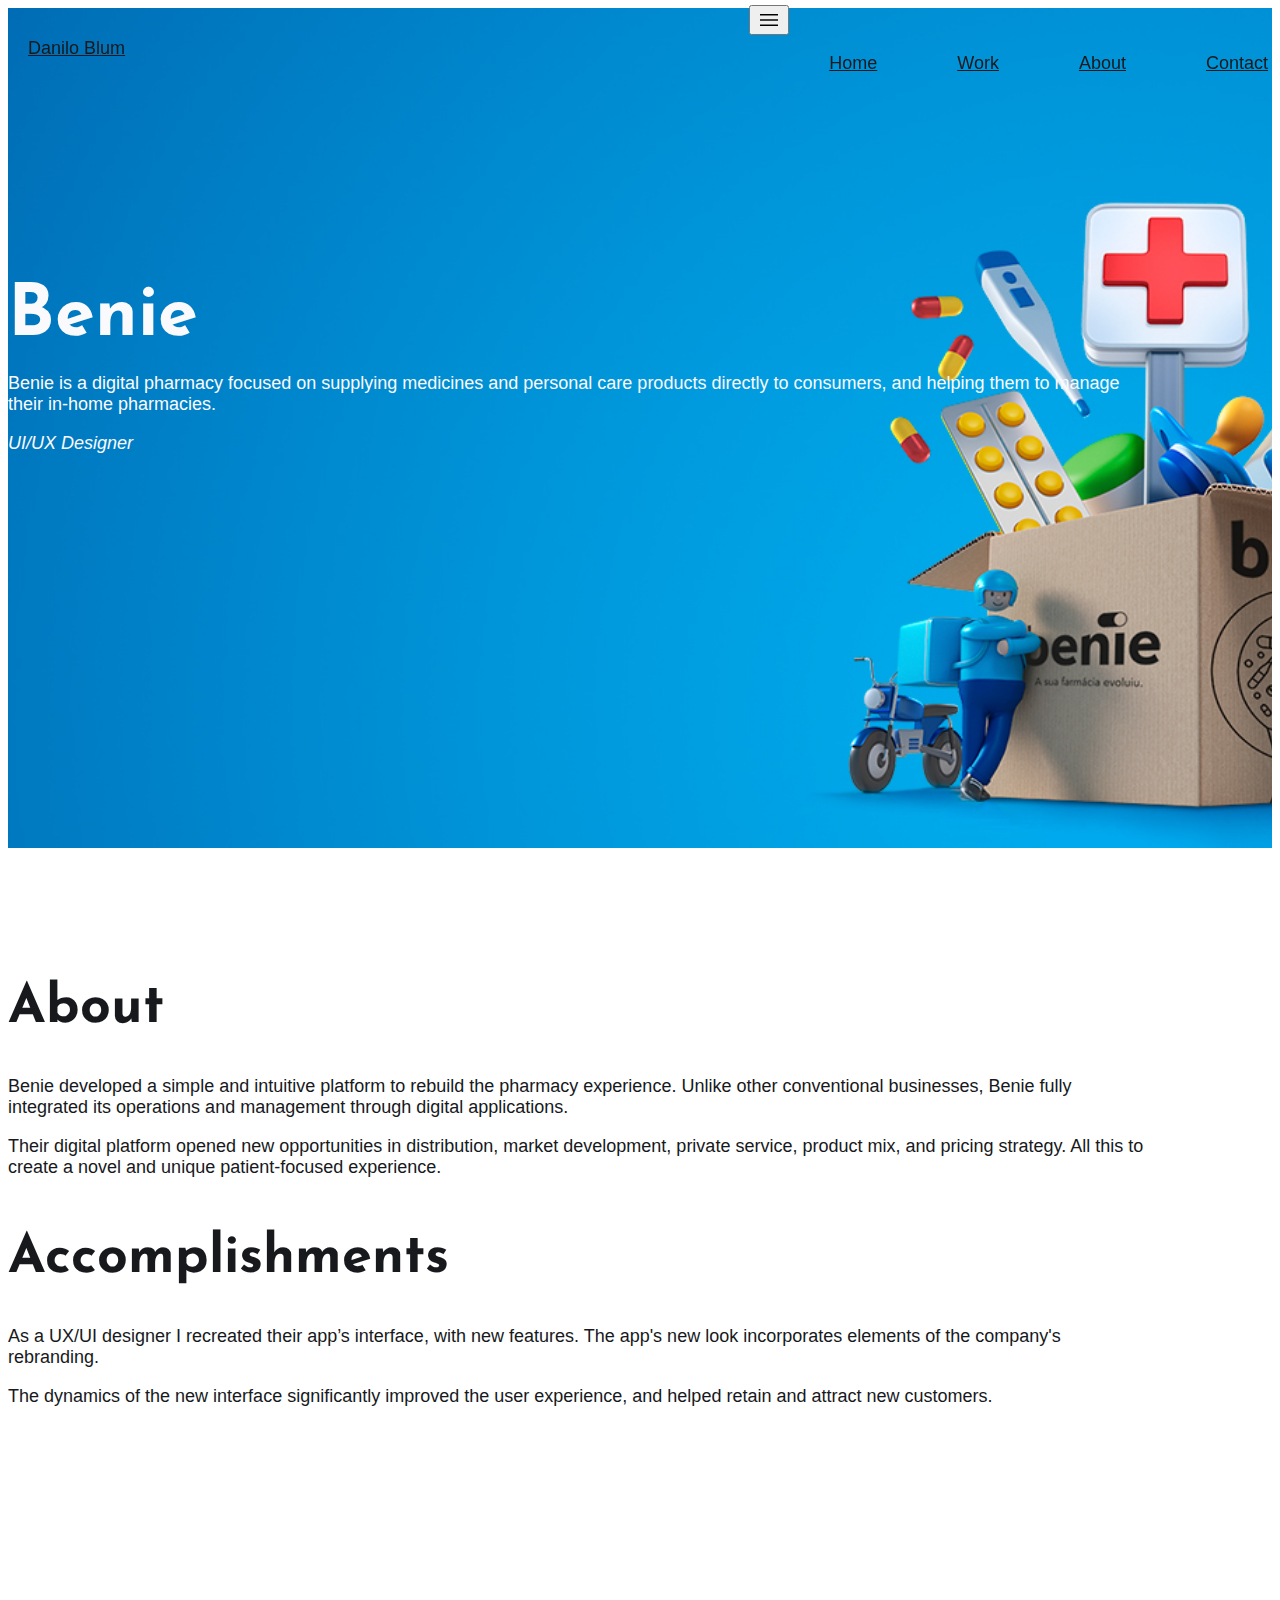
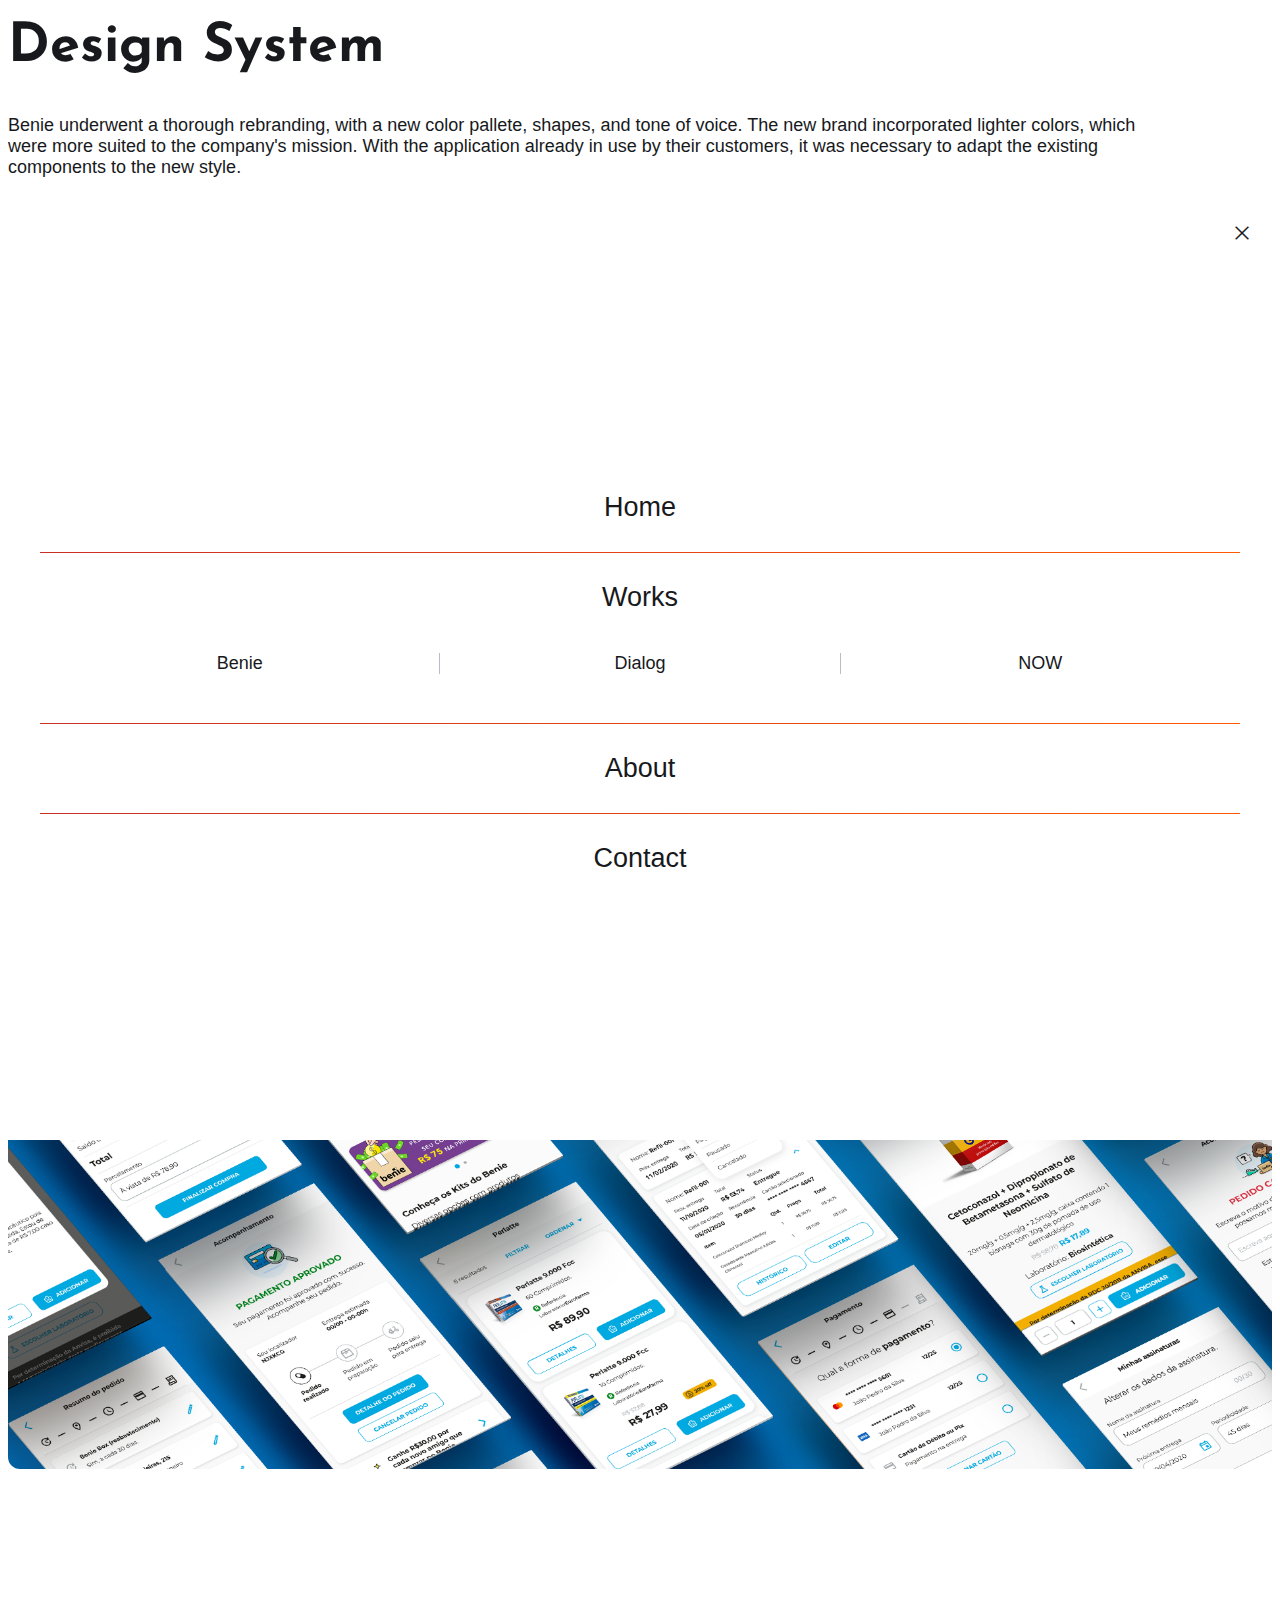
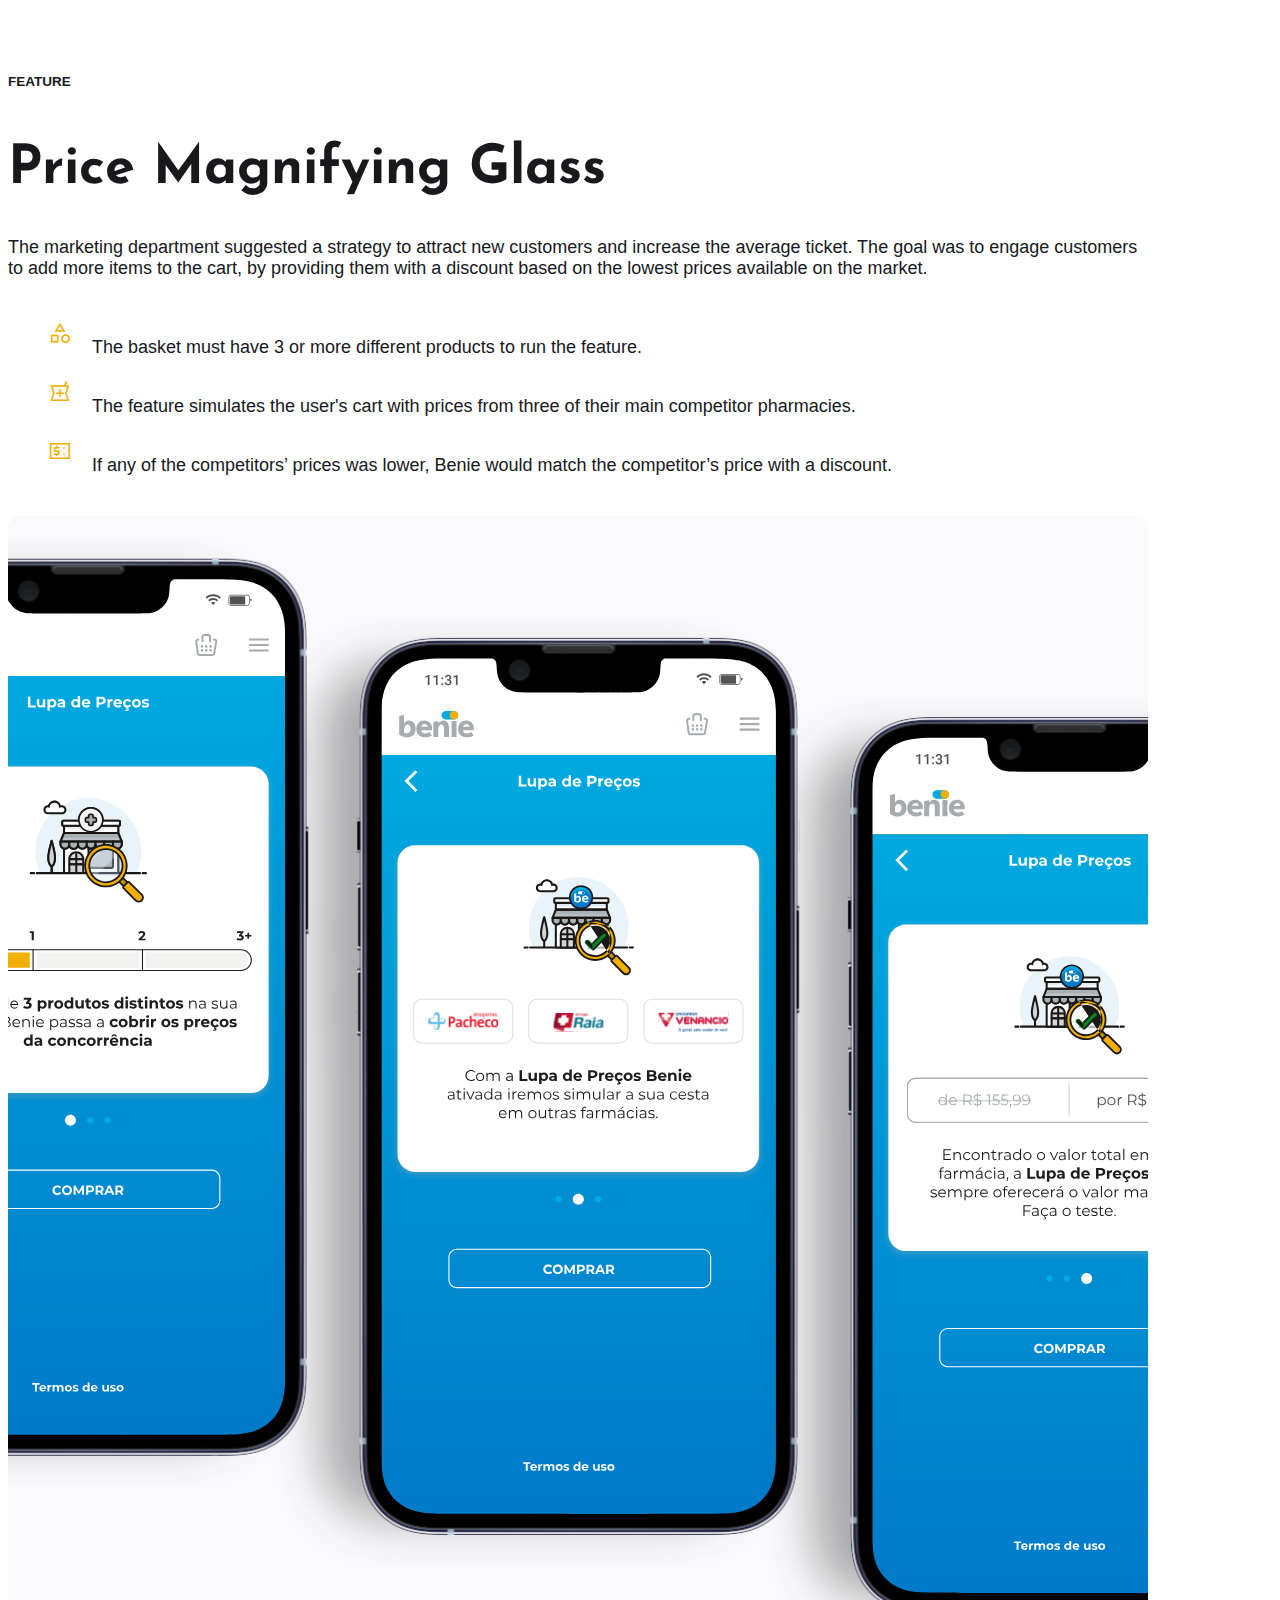
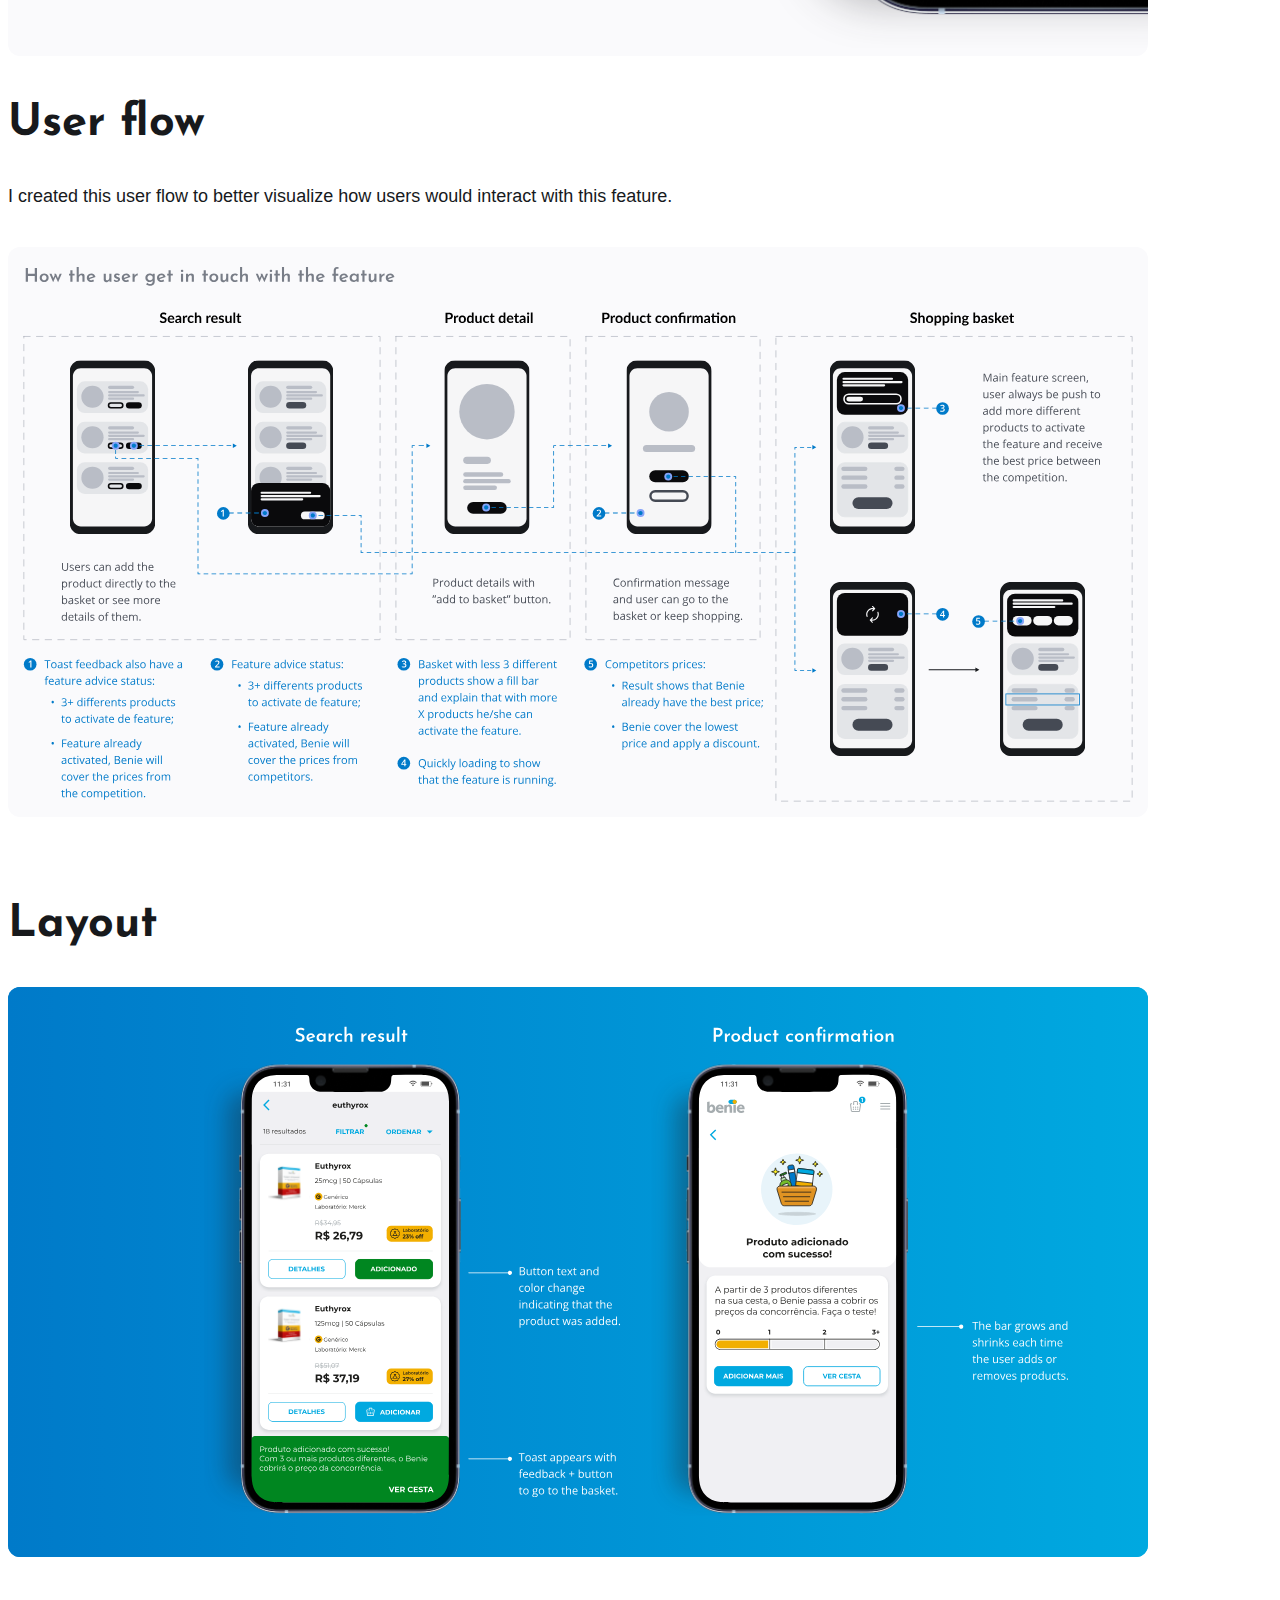
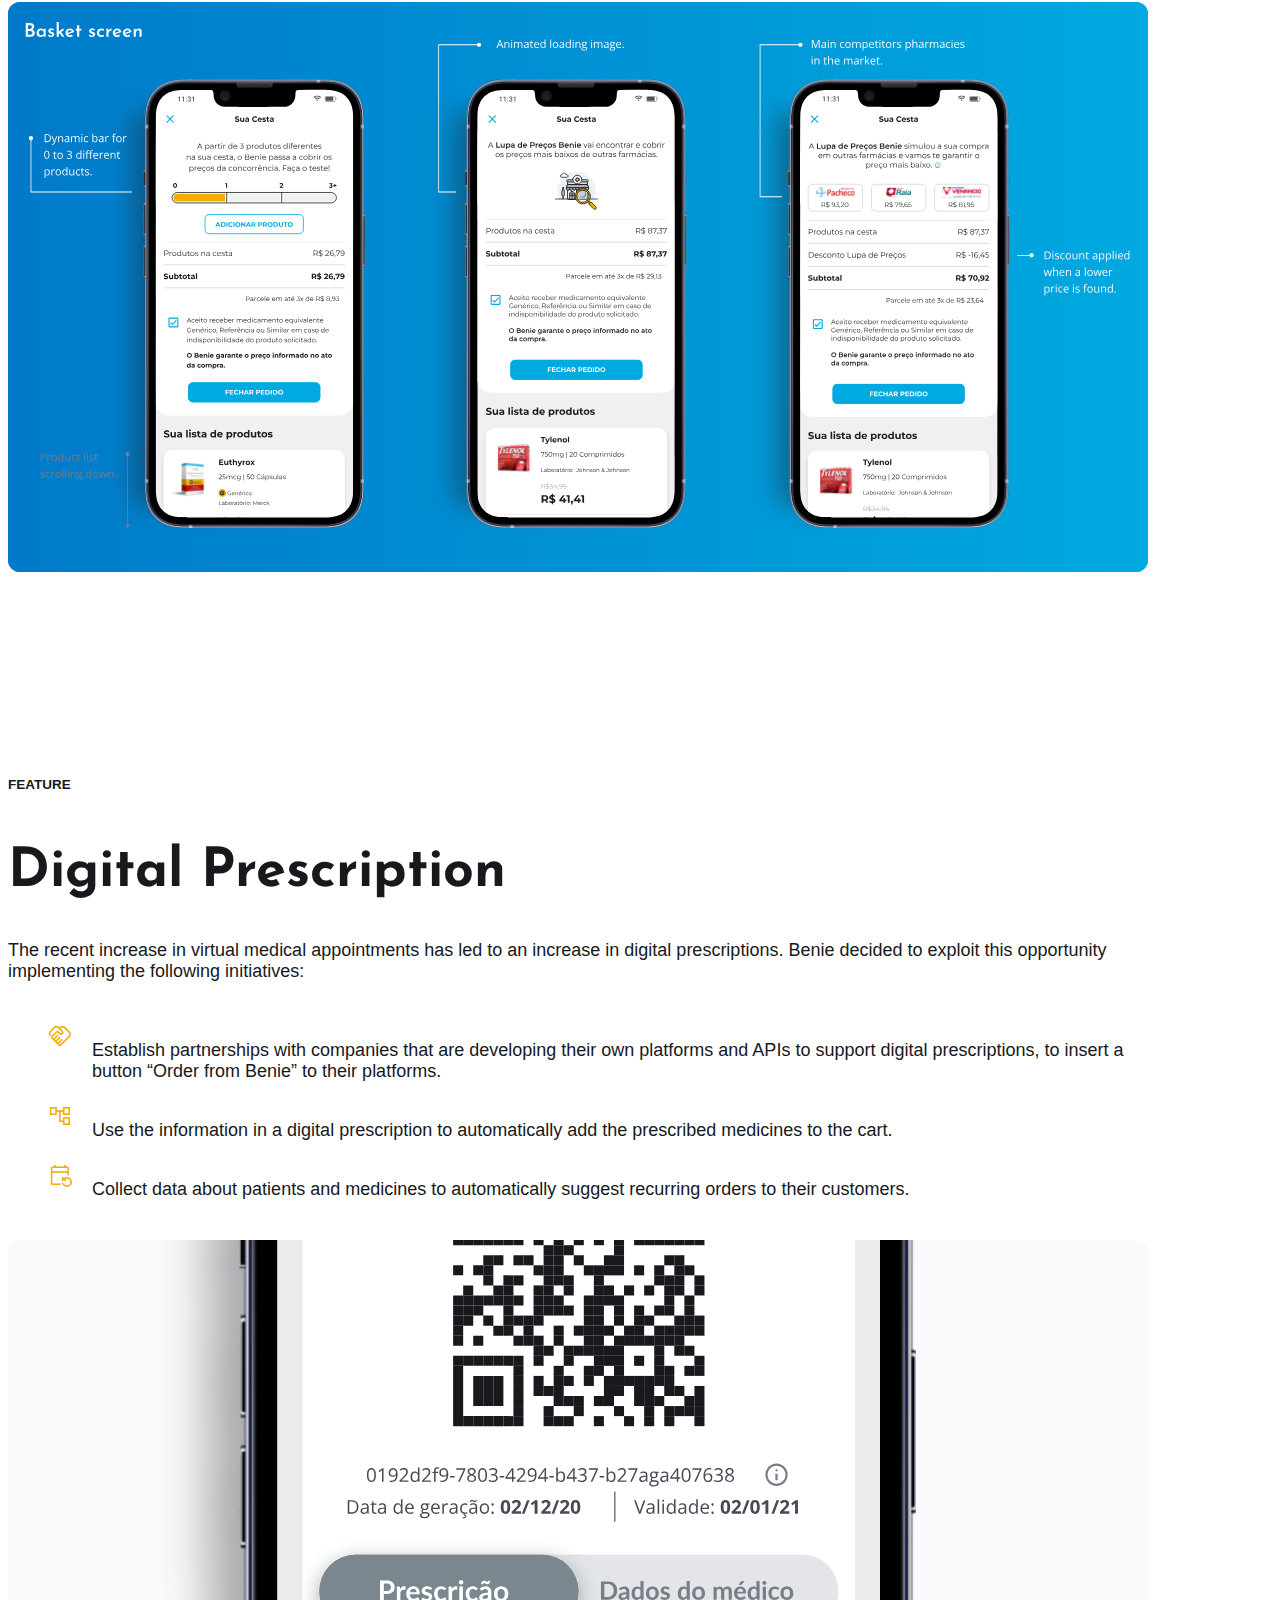
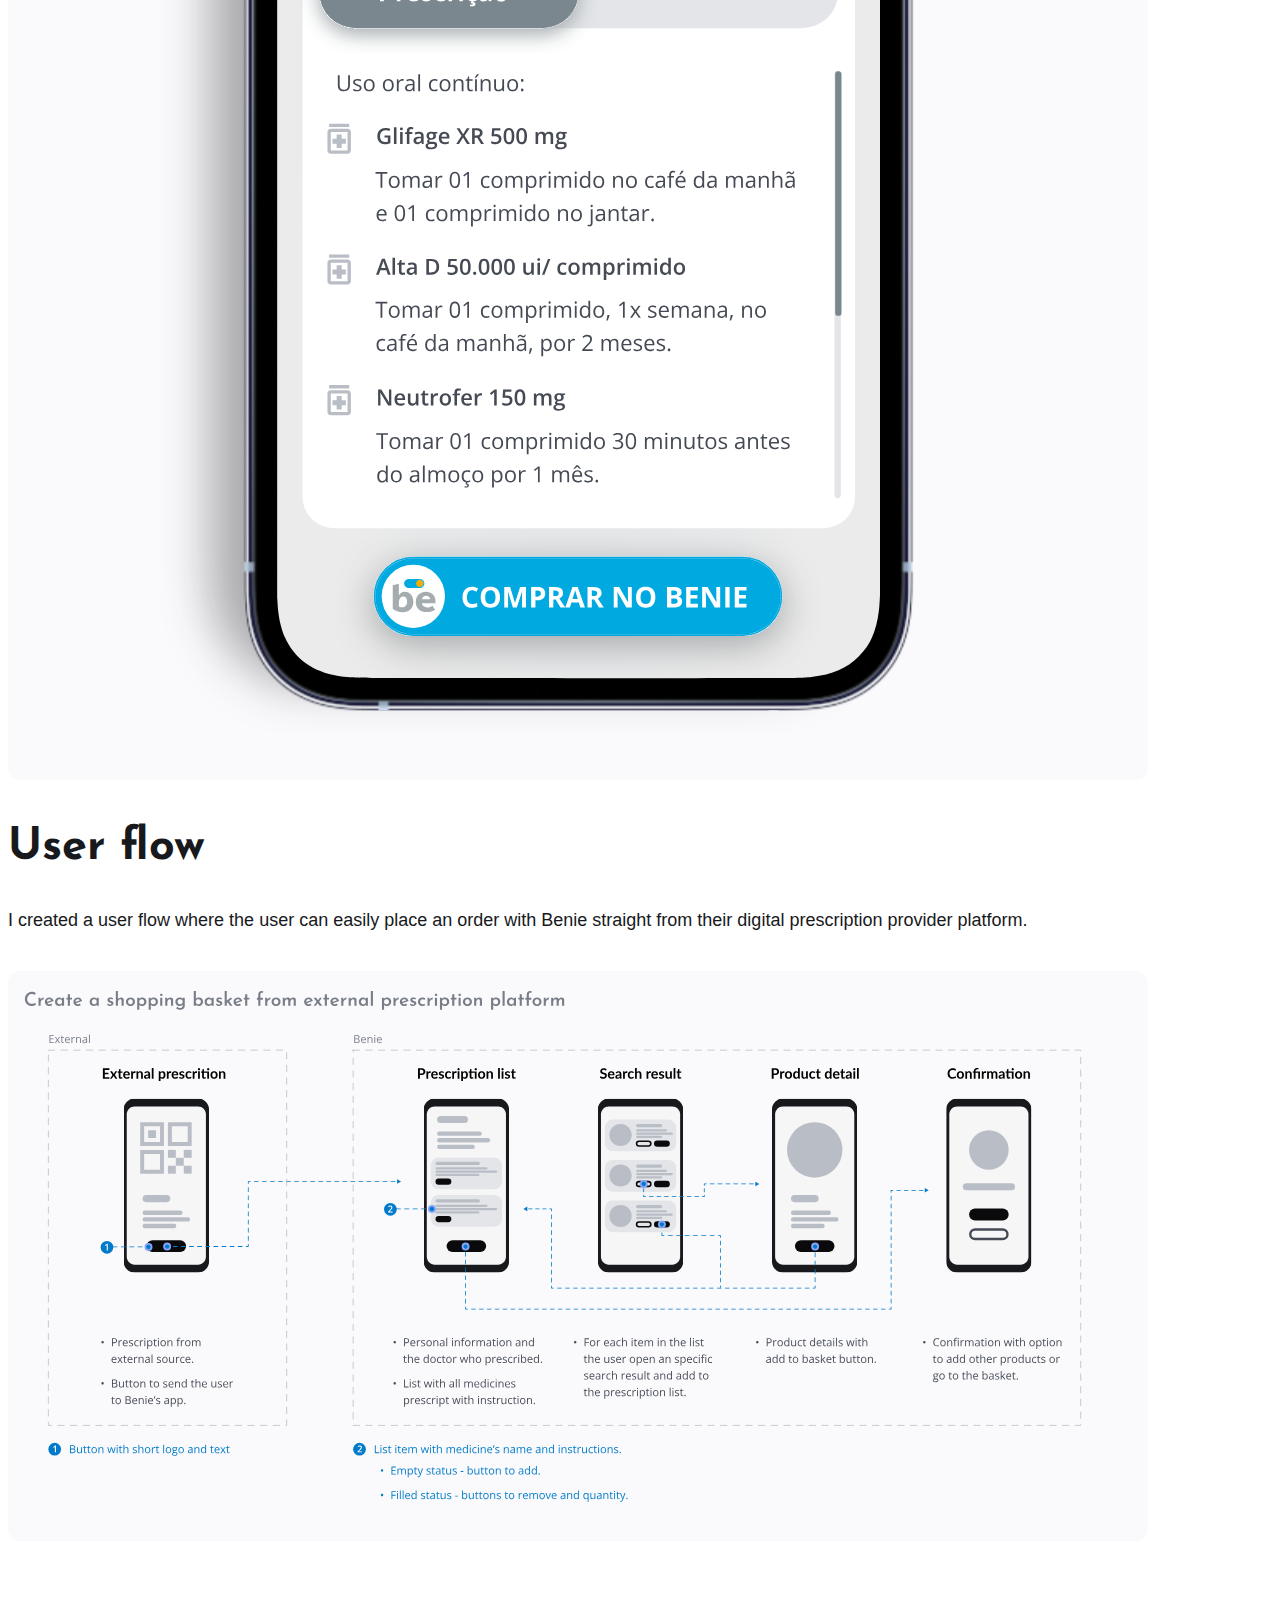
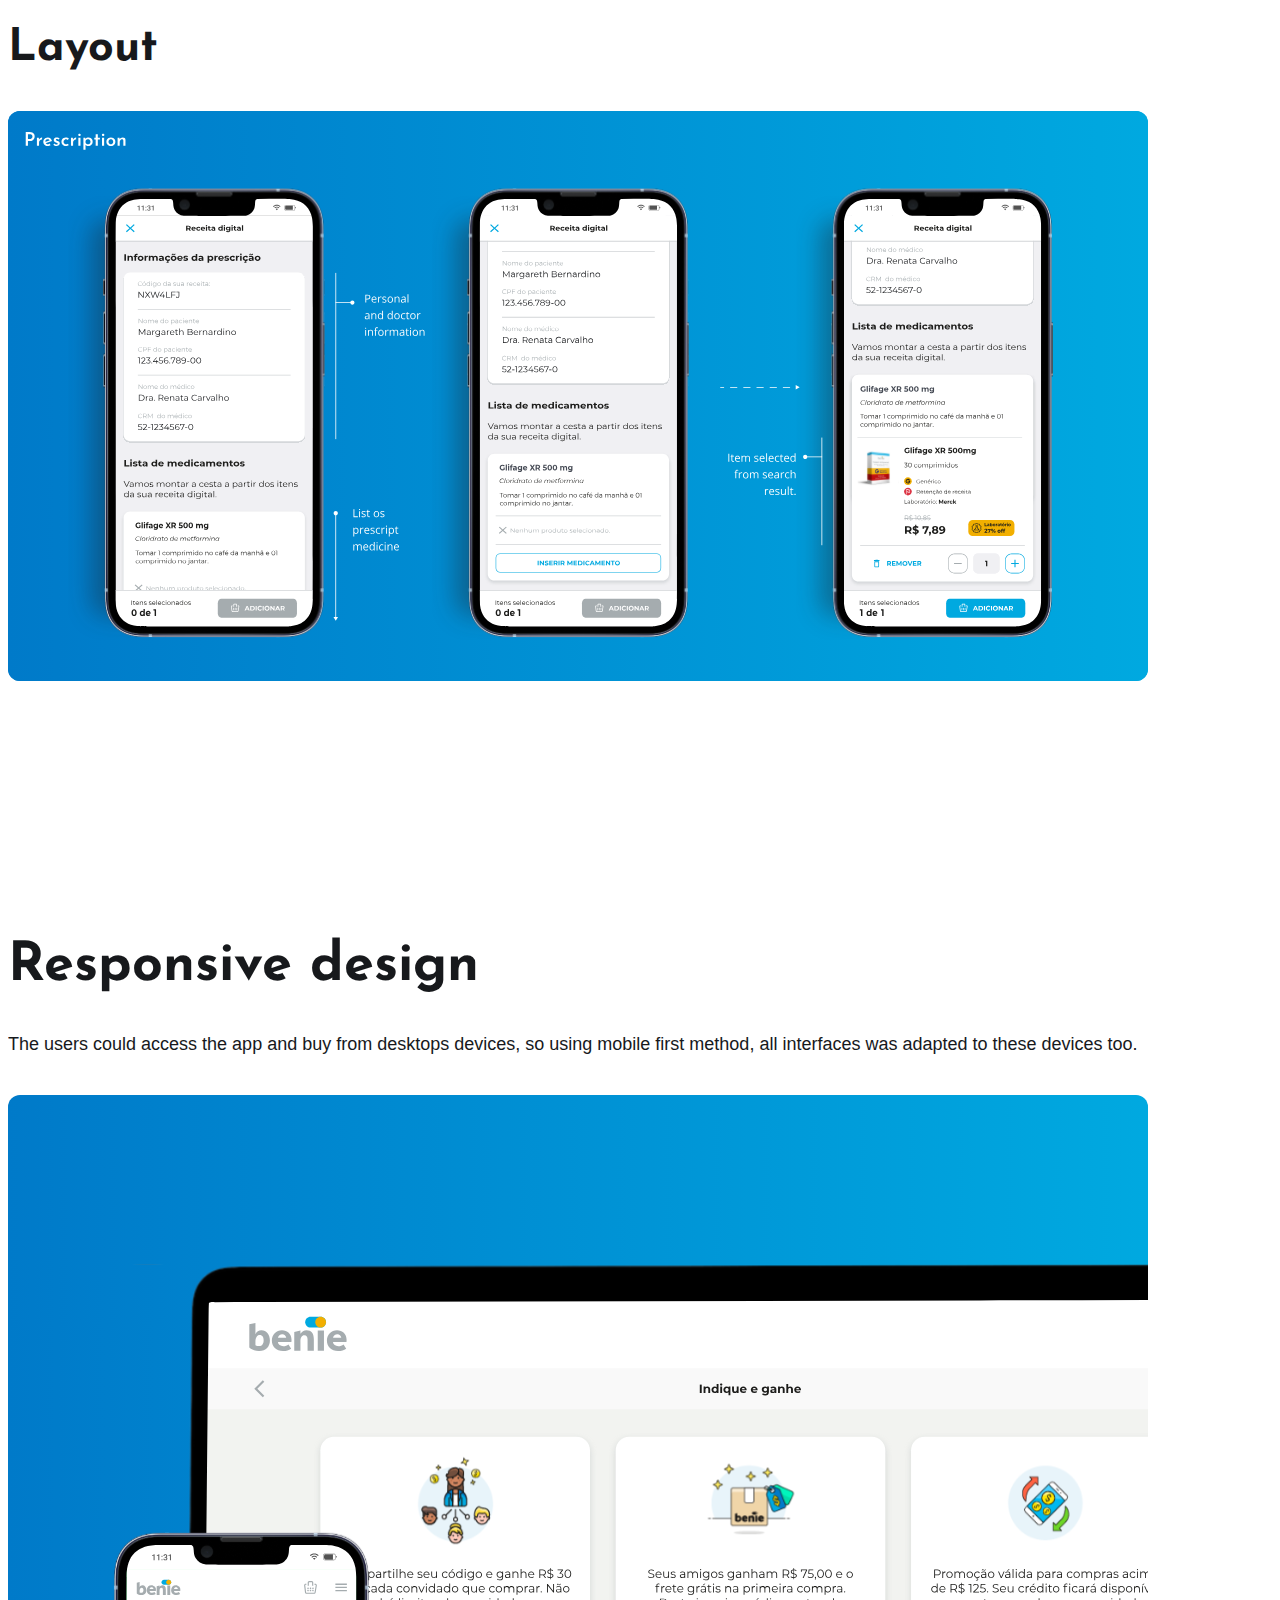
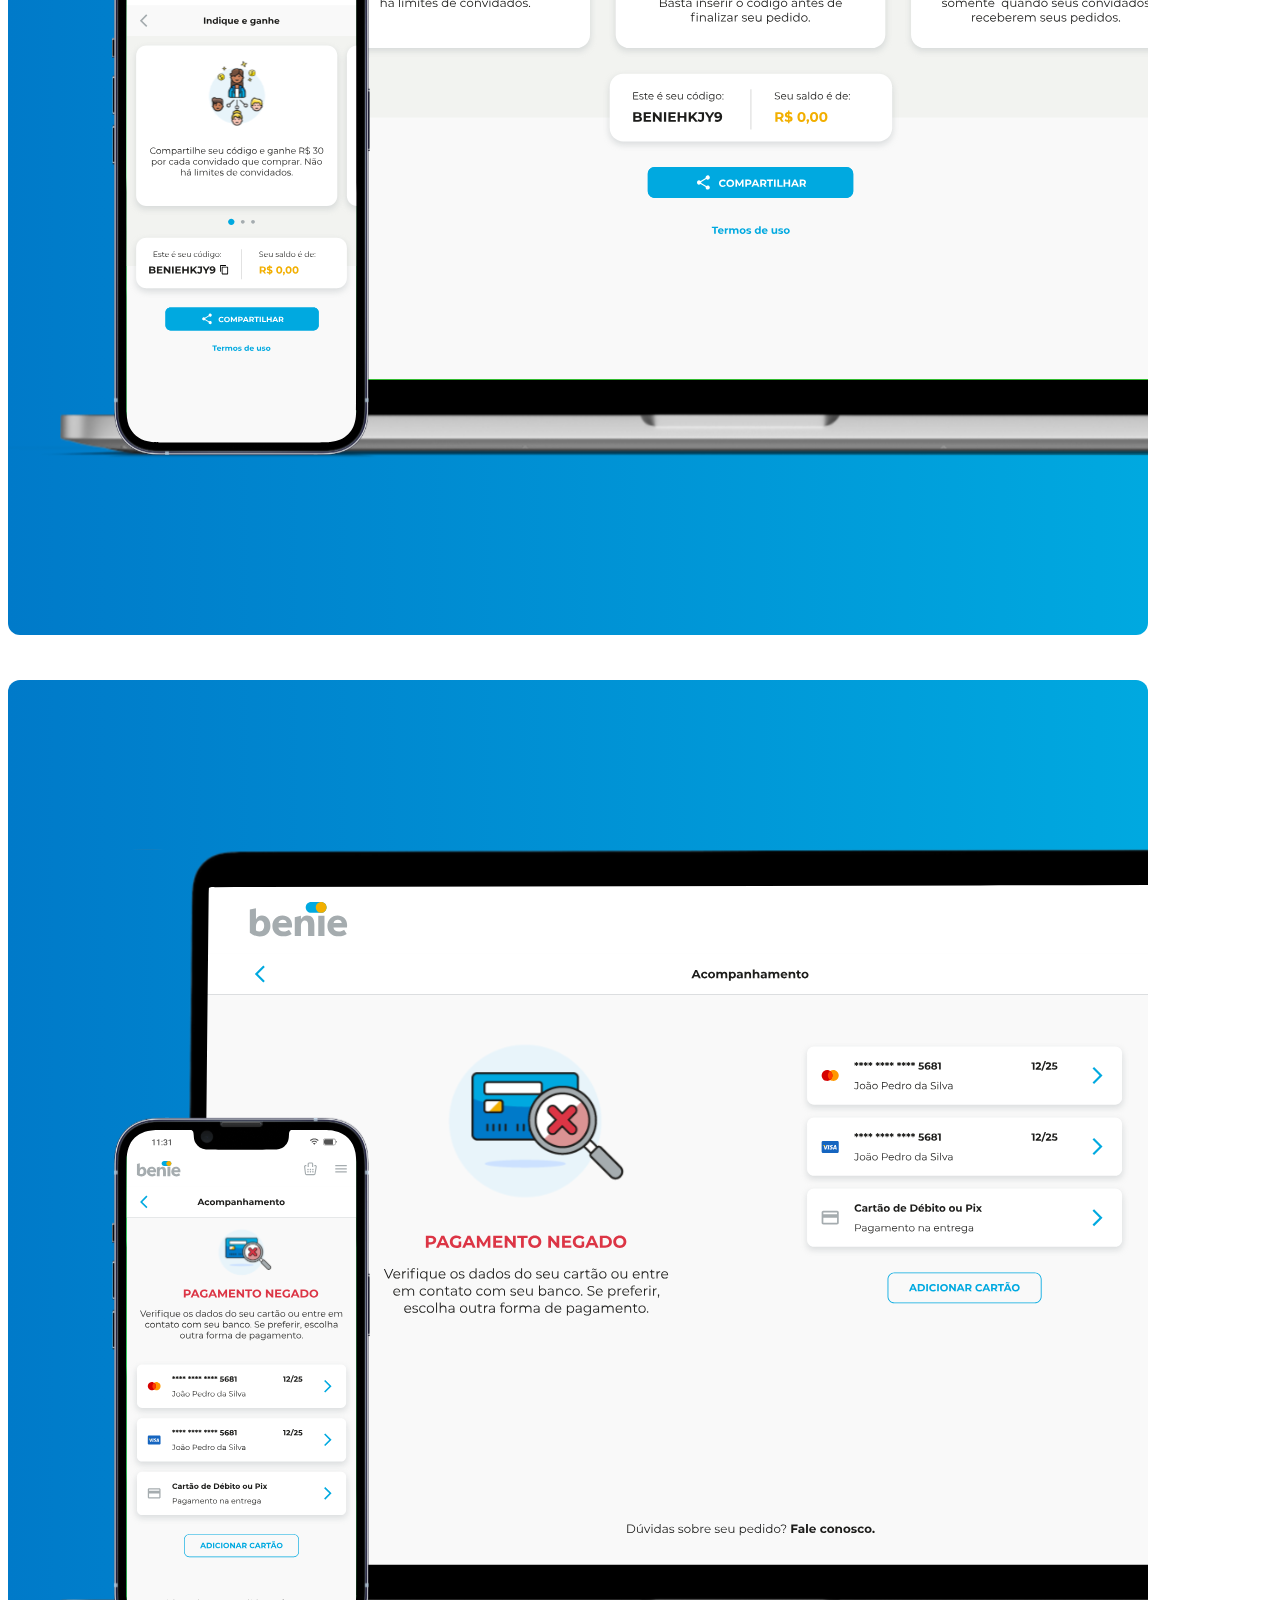
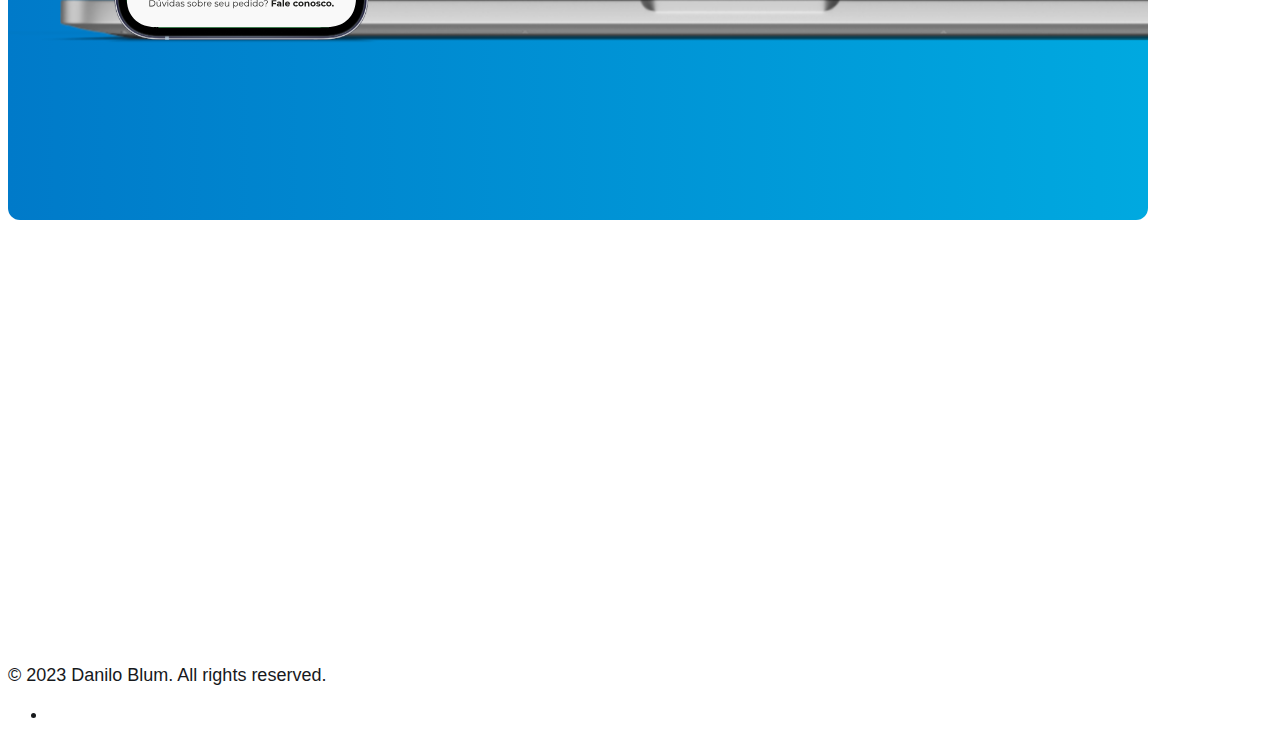
==== commit c55f4117: "Merge pull request #3 from daniloblum/develop" ====
--- a/works/benie.html
+++ b/works/benie.html
@@ -26,47 +26,45 @@
 	</head>
 	<body>
 		<header class="header">
-			<nav class="navbar navbar-expand-lg">
-				<div class="container-fluid">
-					<a class="navbar-brand" href="../index.html">Danilo Blum</a>
-					<button class="navbar-toggler" type="button" data-bs-toggle="collapse" data-bs-target="#navbarSupportedContent" aria-controls="navbarSupportedContent" aria-expanded="false" aria-label="Toggle navigation">
-						<span class="navbar-toggler-icon"></span>
+			<nav class="navbar">
+				<div class="navbar__brand">
+					<a class="brand__link" href="../index.html">Danilo Blum</a>
+				</div>
+				<div class="navbar__nav">
+					<button id="menuToggle" class="nav__mobile-toggler" type="button" data-bs-toggle="collapse" data-bs-target="#navbarSupportedContent" aria-controls="navbarSupportedContent" aria-expanded="false" aria-label="Toggle navigation">
+						<span class="material-symbols-outlined">menu</span>
 					</button>
-					<div class="collapse navbar-collapse" id="navbarSupportedContent">
-						<ul class="navbar-nav">
-							<li class="nav-item">
-								<a class="nav-link" aria-current="page" href="../index.html">Home</a>
-							</li>
-							<li class="nav-item dropdown">
-								<a class="nav-link dropdown-toggle" href="#" id="navbarDropdown" role="button" data-bs-toggle="dropdown" aria-expanded="false"> Work </a>
-								<ul class="dropdown-menu" aria-labelledby="navbarDropdown">
-									<li><a class="dropdown-item active" href="benie.html">Benie</a></li>
-									<li><a class="dropdown-item" href="dialog.html">Dialog</a></li>
-									<li><a class="dropdown-item" href="now.html">NOW</a></li>
-								</ul>
-							</li>
-							<!-- <li class="nav-item">
-								<a class="nav-link" href="../index.html#about">About</a>
-							</li>
-							<li class="nav-item">
-								<a class="nav-link" href="../index.html#contact">Contact</a>
-							</li> -->
-							<li class="nav-item">
-								<a class="nav-link" href="https://www.linkedin.com/in/daniloblum/" target="_blank"><img src="../images/linkedin-icon.svg" alt="" height="20px" /></a>
-							</li>
-						</ul>
-					</div>
+					<ul class="nav__list">
+						<li class="nav__item">
+							<a class="nav__link" href="../index.html">Home</a>
+						</li>
+						<li class="nav__item dropdown">
+							<a class="nav__link dropdown__toggle" href="../index.html#works">Work</a>
+							<ul class="dropdown__menu">
+								<li><a class="dropdown__item active" aria-current="page" href="benie.html">Benie</a></li>
+								<li><a class="dropdown__item" href="dialog.html">Dialog</a></li>
+								<li><a class="dropdown__item" href="now.html">NOW</a></li>
+							</ul>
+						</li>
+						<li class="nav__item">
+							<a class="nav__link" href="../index.html#about">About</a>
+						</li>
+						<li class="nav__item">
+							<a class="nav__link" href="../index.html#contact">Contact</a>
+						</li>
+					</ul>
 				</div>
 			</nav>
 		</header>
 		<main>
-			<section id="title" class="section title title--bg-benie">
+			<section id="title" class="section title--bg-benie">
 				<div class="container">
 					<div class="row align-items-center">
 						<div class="col-12 col-md-7 col-lg-6 col-xl-5 text-light">
 							<img class="title__brand" src="../images/work/benie/logo.jpg" alt="" sizes="" srcset="" />
 							<h1 class="title__name">Benie</h1>
-							<p class="title__description">Tech company with digital service focused on the management and supply of home pharmacies.</p>
+							<p class="title__description">Benie is a digital pharmacy focused on supplying medicines and personal care products directly to consumers, and helping them to manage their in-home pharmacies.</p>
+							<p><em>UI/UX Designer</em></p>
 						</div>
 					</div>
 				</div>
@@ -76,19 +74,16 @@
 					<div class="row">
 						<div class="col-12 col-md-10 col-lg-5">
 							<div class="info__about">
-								<h2 class="info__about-title">About</h2>
-								<p>Benie has developed a simple, more intuitive platform to rebuild the pharmacy experience.</p>
-								<p>Contrary to the conventional operation, its performance was 100% digital by its application. From it, the company saw opportunities in distribution, market development, private service, product mix, and pricing strategy. All this to create a fully patient-focused experience.</p>
+								<h3 class="info__about-title">About</h3>
+								<p>Benie developed a simple and intuitive platform to rebuild the pharmacy experience. Unlike other conventional businesses, Benie fully integrated its operations and management through digital applications.</p>
+								<p>Their digital platform opened new opportunities in distribution, market development, private service, product mix, and pricing strategy. All this to create a novel and unique patient-focused experience.</p>
 							</div>
 						</div>
 						<div class="col-12 col-md-10 col-lg-5 offset-lg-1">
 							<div class="info__objective">
-								<h3 class="info__title">Goal</h3>
-								<p>Redesign the app with the new branding and styles. Design new features to improve the user experience to attract new customers and make them recurrent.</p>
-							</div>
-							<div class="info__role">
-								<h3 class="info__title">Role</h3>
-								<p>UX / UI Design</p>
+								<h3 class="info__about-title">Accomplishments</h3>
+								<p>As a UX/UI designer I recreated their app’s interface, with new features. The app's new look incorporates elements of the company's rebranding.</p>
+								<p>The dynamics of the new interface significantly improved the user experience, and helped retain and attract new customers.</p>
 							</div>
 						</div>
 					</div>
@@ -100,8 +95,12 @@
 						<div class="row">
 							<div class="col-12 col-md-10 col-lg-8">
 								<h3 class="oneColumn__title">Design System</h3>
-								<p>The company had a complete rebranding including new colors pallete, shapes and voice tone. The app was already built and avaiable for the costumers, so first of all I adapted the old component styles to a new one trying to be more simple and light.</p>
-								<p>Working with Adobe XD I had an idea to organize the elements in mobile artboards, so I could check them directly on my phone.</p>
+							</div>
+							<div class="col-12 col-md-6 col-lg-6">
+								<p>Benie underwent a thorough rebranding, with a new color pallete, shapes, and tone of voice. The new brand incorporated lighter colors, which were more suited to the company's mission. With the application already in use by their customers, it was necessary to adapt the existing components to the new style.</p>
+							</div>
+							<div class="col-12 col-md-6 col-lg-6">
+								<p>I worked with Adobe XD to organize the elements on mobile-style clipboards. The benefit from such design system is that I could check the elements out directly on my phone.</p>
 							</div>
 							<div class="col-12">
 								<!-- <iframe style="" width="100%" height="720" src="https://www.figma.com/embed?embed_host=share&url=https%3A%2F%2Fwww.figma.com%2Fproto%2F6psFT9wQQOf8TkgOpZ85yt%2FUntitled%3Fpage-id%3D129%253A92%26node-id%3D565%253A466%26viewport%3D1698%252C9662%252C0.37%26scaling%3Dmin-zoom%26starting-point-node-id%3D565%253A466%26hide-ui%3D1" allowfullscreen></iframe> -->
@@ -125,19 +124,19 @@
 							<div class="col-12 col-md-6 col-lg-4">
 								<span class="twoColumns__label">Feature</span>
 								<h3 class="twoColumns__title">Price Magnifying Glass</h3>
-								<p>One of the strategies to attract new costumers and grow up the average ticket was incentives the costumers to put more products on the basket (shopping cart).</p>
+								<p>The marketing department suggested a strategy to attract new customers and increase the average ticket. The goal was to engage customers to add more items to the cart, by providing them with a discount based on the lowest prices available on the market.</p>
 								<ul class="twoColumns__list list-group">
 									<li class="twoColumns__item list-item">
-										<span class="material-symbols-outlined color-benie">visibility</span>
+										<span class="material-symbols-outlined color-benie-yellow">category</span>
 										<p>The basket must have 3 or more different products to run the feature.</p>
 									</li>
 									<li class="twoColumns__item list-item">
-										<span class="material-symbols-outlined color-benie">edit_note</span>
-										<p>The feature simulate the user's basket at other 3 main competitors pharmacies.</p>
-									</li>
-									<li class="twoColumns__item list-item">
-										<span class="material-symbols-outlined color-benie">move_down</span>
-										<p>If one of the found prices is lower, Benie cover the lowest value.</p>
+										<span class="material-symbols-outlined color-benie-yellow">local_pharmacy</span>
+										<p>The feature simulates the user's cart with prices from three of their main competitor pharmacies.</p>
+									</li>
+									<li class="twoColumns__item list-item">
+										<span class="material-symbols-outlined color-benie-yellow">price_change</span>
+										<p>If any of the competitors’ prices was lower, Benie would match the competitor’s price with a discount.</p>
 									</li>
 								</ul>
 							</div>
@@ -150,7 +149,7 @@
 						<div class="row">
 							<div class="col-12 col-md-10 col-lg-8">
 								<h4 class="oneColumn__subTitle">User flow</h4>
-								<p>I made this user flow to visualize better how users interact with this feature.</p>
+								<p>I created this user flow to better visualize how users would interact with this feature.</p>
 							</div>
 							<div class="col-12">
 								<img class="oneColumn__image img-fluid" src="../images/work/benie/benie-feature-1b.svg" alt="" />
@@ -162,8 +161,8 @@
 								<!-- <p>Lorem ipsum dolor sit amet consectetur adipisicing elit. Provident nobis, eaque eius magnam totam delectus adipisci asperiores harum repellat a facilis inventore tempore, ullam error modi cumque, libero quos deserunt.</p> -->
 							</div>
 							<div class="col-12">
-								<img class="oneColumn__image img-fluid" src="../images/work/benie/benie-feature-1c.svg" alt="" />
-								<img class="oneColumn__image img-fluid" src="../images/work/benie/benie-feature-1d.svg" alt="" />
+								<img class="oneColumn__image img-fluid bg-benie-gradient" src="../images/work/benie/benie-feature-1c.svg" alt="" />
+								<img class="oneColumn__image img-fluid bg-benie-gradient" src="../images/work/benie/benie-feature-1d.svg" alt="" />
 							</div>
 						</div>
 					</div>
@@ -176,19 +175,19 @@
 							<div class="col-12 col-md-6 col-lg-4">
 								<span class="twoColumns__label">Feature</span>
 								<h3 class="twoColumns__title">Digital Prescription</h3>
-								<p>The increase of virtual medical appointment and medicine’s online shopping, doctors are prescribing their patients with the digital prescription.</p>
+								<p>The recent increase in virtual medical appointments has led to an increase in digital prescriptions. Benie decided to exploit this opportunity implementing the following initiatives:</p>
 								<ul class="twoColumns__list list-group">
 									<li class="twoColumns__item list-item">
-										<span class="material-symbols-outlined color-benie">account_tree</span>
-										<p>Bring all the patient information from the digital prescription and build a simple and easy flow to order their medicines.</p>
-									</li>
-									<li class="twoColumns__item list-item">
-										<span class="material-symbols-outlined color-benie">event_repeat</span>
-										<p>Patients information can be useful to know their needs and try to make them to create automatic recurring orders.</p>
-									</li>
-									<li class="twoColumns__item list-item">
-										<span class="material-symbols-outlined color-benie">handshake</span>
-										<p>Partnership with particular companies that are developing their own platforms and API. Insert a button “Order with Benie” in their platforms.</p>
+										<span class="material-symbols-outlined color-benie-yellow">handshake</span>
+										<p>Establish partnerships with companies that are developing their own platforms and APIs to support digital prescriptions, to insert a button “Order from Benie” to their platforms.</p>
+									</li>
+									<li class="twoColumns__item list-item">
+										<span class="material-symbols-outlined color-benie-yellow">account_tree</span>
+										<p>Use the information in a digital prescription to automatically add the prescribed medicines to the cart.</p>
+									</li>
+									<li class="twoColumns__item list-item">
+										<span class="material-symbols-outlined color-benie-yellow">event_repeat</span>
+										<p>Collect data about patients and medicines to automatically suggest recurring orders to their customers.</p>
 									</li>
 								</ul>
 							</div>
@@ -201,7 +200,7 @@
 						<div class="row">
 							<div class="col-12 col-md-10 col-lg-8">
 								<h4 class="oneColumn__subTitle">User flow</h4>
-								<p>Create a simple flow where the user can make a specific search for each medicine in the list.</p>
+								<p>I created a user flow where the user can easily place an order with Benie straight from their digital prescription provider platform.</p>
 							</div>
 							<div class="col-12">
 								<img class="oneColumn__image img-fluid" src="../images/work/benie/benie-feature-2b.svg" alt="" />
@@ -213,7 +212,7 @@
 								<!-- <p>Lorem ipsum dolor sit amet consectetur adipisicing elit. Provident nobis, eaque eius magnam totam delectus adipisci asperiores harum repellat a facilis inventore tempore, ullam error modi cumque, libero quos deserunt.</p> -->
 							</div>
 							<div class="col-12">
-								<img class="oneColumn__image img-fluid" src="../images/work/benie/benie-feature-2c.svg" alt="" />
+								<img class="oneColumn__image img-fluid bg-benie-gradient" src="../images/work/benie/benie-feature-2c.svg" alt="" />
 							</div>
 						</div>
 					</div>
@@ -252,7 +251,31 @@
 			</ul>
 		</footer>
 
+		<!-- MENU MOBILE -->
+		<div class="menu-mobile">
+			<div class="menu-mobile__header">
+				<button id="btnCloseMenu"><span class="material-symbols-outlined"> close </span></button>
+			</div>
+			<ul class="menu-mobile__nav">
+				<li><a class="nav__link" href="../index.html">Home</a></li>
+				<hr />
+				<li>
+					<a class="nav__link dropdown" href="../index.html#works">Works</a>
+					<ul class="dropdown__menu">
+						<li><a class="dropdown__item active" aria-current="page" href="benie.html">Benie</a></li>
+						<li><a class="dropdown__item" href="dialog.html">Dialog</a></li>
+						<li><a class="dropdown__item" href="now.html">NOW</a></li>
+					</ul>
+				</li>
+				<hr />
+				<li><a class="nav__link" href="../index.html#about">About</a></li>
+				<hr />
+				<li><a class="nav__link" href="../index.html#contact">Contact</a></li>
+			</ul>
+		</div>
+
 		<!-- JavaScript Bundle with Popper -->
 		<script src="https://cdn.jsdelivr.net/npm/bootstrap@5.2.3/dist/js/bootstrap.bundle.min.js" integrity="sha384-kenU1KFdBIe4zVF0s0G1M5b4hcpxyD9F7jL+jjXkk+Q2h455rYXK/7HAuoJl+0I4" crossorigin="anonymous"></script>
+		<script src="../js/header.js"></script>
 	</body>
 </html>
--- a/css/style.css
+++ b/css/style.css
@@ -0,0 +1,47 @@
+html {
+	font-size: 18px;
+	font-family: 'Lato', sans-serif;
+}
+
+body {
+	font-family: 'Lato Regular', sans-serif;
+	color: var(--color-dark);
+	position: relative;
+}
+
+.container {
+	display: inherit;
+}
+
+@media (min-width: 1200px) {
+	.container {
+		max-width: 1140px;
+	}
+}
+
+.section {
+	padding: 80px 0;
+	overflow-x: hidden;
+}
+
+.list-group {
+	margin: 40px 0;
+}
+.list-item {
+	display: flex;
+	margin-bottom: 20px;
+}
+.list-item p {
+	margin-bottom: 0;
+}
+.list-item:last-child {
+	margin-bottom: 0;
+}
+.list-item .material-symbols-outlined {
+	margin-right: 20px;
+	vertical-align: middle;
+	line-height: inherit;
+}
+div p:last-child {
+	margin-bottom: 0;
+}
--- a/css/color.css
+++ b/css/color.css
@@ -1,29 +1,39 @@
 :root {
 	/* Main color */
-	--color-main-100: ;
-	--color-main-100: ;
-	--color-main-100: ;
-	--color-main-100: ;
-	--color-main-100: ;
+	--color-main-light: #ff5900;
+	--color-main-medium-light: #ef4f0a;
+	--color-main-medium: #e24413;
+	--color-main-medium-dark: #d3381d;
+	--color-main-dark: #c82f25;
+	--color-main-gradient: linear-gradient(90deg, var(--color-main-dark), var(--color-main-light));
 
 	/* Text color */
 
 	--color-white: #ffffff;
 	--color-black: #000000;
 
-	--color-dark: #212529;
-	--color-regular: #464c52;
+	--color-dark: #17191c;
+	--color-medium-dark: #454a54;
+	--color-medium: #787d87;
+	--color-medium-light: #b9bdc6;
 	--color-light: #fafafc;
 
 	/* Work => NOW */
 	--color-now-green: #49b92d;
-	--color-now-orange: #ff5c00;
+	--color-now-purple: #ba3fbc;
+	--color-now-purple-dark: #902f92;
+	--color-now-gradient: linear-gradient(90deg, var(--color-now-purple-dark), var(--color-now-purple));
 
 	/* Work => Benie */
-	--color-benie: #007ac9;
+	--color-benie-blue: #00a9e0;
+	--color-benie-blue-dark: #007ac9;
+	--color-benie-gradient: linear-gradient(90deg, var(--color-benie-blue-dark), var(--color-benie-blue));
+	--color-benie-yellow: #f2af00;
 
 	/* Dialog */
-	--color-dialog: #0eb27b;
+	--color-dialog-green: #0eb27b;
+	--color-dialog-green-dark: #086b4a;
+	--color-dialog-gradient: linear-gradient(90deg, var(--color-dialog-green-dark), var(--color-dialog-green));
 }
 
 .text-light {
@@ -33,17 +43,34 @@
 	background-color: var(--color-light);
 }
 
+/* BENIE COLORS */
+
+.color-benie-blue {
+	color: var(--color-benie-blue);
+}
+.color-benie-blue-dark {
+	color: var(--color-benie-blue-dark);
+}
+.color-benie-yellow {
+	color: var(--color-benie-yellow);
+}
+.bg-benie {
+	background-color: var(--color-benie);
+}
+.bg-benie-gradient {
+	background-image: var(--color-benie-gradient);
+}
+
+/* DIALOG COLORS */
+
+.color-dialog {
+	color: var(--color-dialog-green);
+}
 .color-now-green {
 	color: var(--color-now-green);
 }
 .color-now-orange {
 	color: var(--color-now-orange);
-}
-.color-benie {
-	color: var(--color-benie);
-}
-.color-dialog {
-	color: var(--color-dialog);
 }
 
 .image__background--now {
--- a/css/header.css
+++ b/css/header.css
@@ -1,37 +1,259 @@
 .header {
 	width: 100%;
 	position: fixed;
+	margin: 0;
+	z-index: 1020;
+}
+.navbar {
+	width: 100%;
+	height: 80px;
+	display: flex;
+	justify-content: space-between;
+	align-items: center;
+	padding: 0 20px;
+}
+.menu-mobile {
+	display: none;
+	transform: translateY(100vh);
+	transition: 0.5s ease-in;
+	display: flex;
+	position: fixed;
+	top: 100vh;
+	left: 0;
+	right: 0;
+	height: 100vh;
+	flex-direction: column;
+	justify-content: start;
+	padding: 20px 20px;
+	margin: 0;
 	background-color: var(--color-white);
-	border-bottom: 1px solid var(--color-dark);
+	overflow: hidden;
+	z-index: 1020;
+}
+.menu-mobile__header {
+	display: flex;
+	justify-content: end;
+}
+.menu-mobile__header button {
+	background: transparent;
+	border: none;
+	color: var(--color-dark);
+}
+.menu-mobile__nav {
+	display: flex;
+	flex-direction: column;
+	flex-basis: 1 1 0;
+	justify-content: center;
+	align-items: center;
+	gap: 20px;
+	height: 100%;
+	list-style: none;
+	padding: 0 20px;
+	color: var(--color-dark);
+}
+.menu-mobile__nav li {
+	width: 100%;
+	text-align: center;
+}
+.menu-mobile__nav hr {
+	width: 100%;
+	/* color: var(--color-medium); */
+	background-image: var(--color-main-gradient);
+	height: 1px;
+	border: none;
+	opacity: 1;
+}
+.menu-mobile__nav .nav__link {
+	text-decoration: none;
+	font-size: 1.5rem;
+	width: 100%;
+}
+.menu-mobile__nav .dropdown__menu {
+	display: flex;
+	justify-content: start;
+	/* gap: 20px; */
+	margin-top: 20px;
+	list-style: none;
+	text-align: center;
+	padding: 20px 0;
+}
+.menu-mobile__nav .dropdown__menu li {
+	flex: 1 1 0;
+}
+.menu-mobile__nav .dropdown__menu li:not(:last-child) {
+	border-right: 1px solid var(--color-medium-light);
+}
+.menu-mobile__nav .dropdown__item {
+	text-decoration: none;
+	padding: 10px 20px;
+	flex-grow: 1;
+}
+
+.menu-mobile.show {
+	top: 0;
+	transform: translateY(0);
+	transition: 0.5s ease-out;
+	touch-action: none;
+	visibility: visible;
+}
+
+.navbar--desktop {
+	display: none;
+}
+@media (min-width: 992px) {
+	.navbar--desktop {
+		width: 100%;
+		height: 80px;
+		display: flex;
+		justify-content: space-between;
+		align-items: center;
+		padding: 0 20px;
+	}
+}
+.nav__list--mobile.open {
+	display: flex;
+}
+.nav__list--mobile .nav__item {
+	width: 100%;
+}
+.nav__list--mobile .nav__link {
+	display: block;
+	text-align: center;
+	color: #000000;
+	padding: 20px;
+	text-decoration: none;
+	font-size: 1.25rem;
+}
+.nav__list--mobile .dropdown .dropdown__menu {
+	display: flex;
+	flex-direction: row;
+	justify-content: space-around;
+	color: #000000;
+	list-style: none;
+	padding-left: 0;
+}
+.nav__list--mobile .dropdown .dropdown__menu .dropdown__item {
+	text-decoration: none;
+	padding: 10px 30px;
+	border: 1px solid black;
+}
+
+.nav__list {
+	list-style: none;
+	display: flex;
+	align-items: center;
+	justify-content: end;
+}
+@media (min-width: 768px) {
+	.nav__list .nav__link {
+		padding: 20px;
+	}
+}
+@media (min-width: 992px) {
+	.nav__list .nav__link {
+		padding: 20px 40px;
+	}
+}
+
+/* DROPDOWN MENU */
+@media (min-width: 992px) {
+	.nav_list .nav__link.dropdown {
+		position: relative;
+	}
+	.nav__list .dropdown:hover .dropdown__toggle {
+		padding-bottom: 50px;
+	}
+	.nav__list .dropdown:hover .dropdown__menu {
+		visibility: visible;
+		opacity: 1;
+		transform: translateY(0px);
+	}
+
+	.nav__list .dropdown__menu {
+		visibility: hidden;
+		opacity: 0;
+		position: absolute;
+		z-index: 10;
+		margin-top: 20px;
+		padding: 10px 0;
+		background-color: #f1f1f1;
+		box-shadow: 0px 8px 16px 0px rgba(0, 0, 0, 0.2);
+		border-radius: 5px;
+		list-style: none;
+		text-align: center;
+		transform: translateY(20px);
+		transition: 0.25s ease-out;
+	}
+	.nav__list .dropdown__menu::after {
+		content: '';
+		width: 20px;
+		height: 20px;
+		background-color: #f1f1f1;
+		position: inherit;
+		left: calc(50% - 10px);
+		top: -10px;
+		transform: rotate(45deg);
+		z-index: -1;
+	}
+
+	.nav__list .dropdown__menu .dropdown__item {
+		color: black;
+		padding: 10px 40px;
+		text-decoration: none;
+		display: block;
+	}
+
+	.nav__list .dropdown__menu .dropdown__item:hover {
+		background-color: #ddd;
+	}
+}
+
+/* HEADER STICKY */
+
+.header.header--sticky {
+	position: fixed;
+	background: #ffffff;
+	/* border: 3px solid; */
+	/* border-image: linear-gradient(90deg, #c82f25, #ff5c00); */
+	border-image-slice: 1;
+	border-top: 0;
+	border-left: 0;
+	border-right: 0;
+	transform: translateY(0);
+}
+.header.header--sticky a {
+	color: #000000;
+}
+/* .header.header--sticky::after {
+	content: '';
+	width: 100%;
+	height: 3px;
+	background-image: linear-gradient(90deg, #c82f25, #ff5c00);
+	bottom: 0;
+	left: 0;
+	right: 0;
+	position: absolute;
+} */
+
+/* MOBILE */
+
+/* .nav__list {
+	position: fixed;
+	display: flex;
+	align-items: center;
+	justify-content: center;
+	flex-direction: column;
+	top: 0;
+	left: 0;
+	right: 0;
+	bottom: 0;
+	padding: 0;
 	margin: 0;
-	/* padding: 30px 0; */
-	z-index: 10;
-}
-.header .container {
-	display: inherit;
-	justify-content: inherit;
-}
-
-.collapse.navbar-collapse {
-	justify-content: end;
-}
-
-.navbar-expand-lg .navbar-nav .nav-link {
-	padding: 10px 30px;
-	color: var(--color-dark);
-}
-.navbar-expand-lg .navbar-nav .nav-link.active {
-	font-family: 'Lato Bold', sans-serif;
-	font-weight: 600;
-}
-.dropdown-menu {
-	border: none;
-	box-shadow: 0 8px 16px rgba(100, 100, 100, 0.75);
-}
-
-@media (min-width: 992px) {
-	.dropdown:hover > .dropdown-menu {
-		display: block;
-		margin-top: 0;
-	}
-}
+	background-color: black;
+	list-style: none;
+	transform: translateY(100vh);
+	transition: 2s;
+}
+.nav__list--mobile {
+	transform: translateY(0);
+} */
--- a/css/work/title.css
+++ b/css/work/title.css
@@ -1,4 +1,4 @@
-.title {
+#title {
 	height: 600px;
 	padding-top: 160px;
 }
@@ -9,13 +9,13 @@
 	background-size: cover;
 }
 .title--bg-benie {
-	background: var(--color-benie) url(../../images/work/benie/benie-head.jpg);
+	background: var(--color-benie-blue) url(../../images/work/benie/benie-head.jpg);
 	background-position: center bottom;
 	background-repeat: no-repeat;
 	background-size: cover;
 }
 .title--bg-dialog {
-	background: var(--color-dialog) url(../../images/work/dialog/dialog-head.jpg);
+	background: var(--color-dialog-green) url(../../images/work/dialog/dialog-head.jpg);
 	background-position: center bottom;
 	background-repeat: no-repeat;
 	background-size: cover;
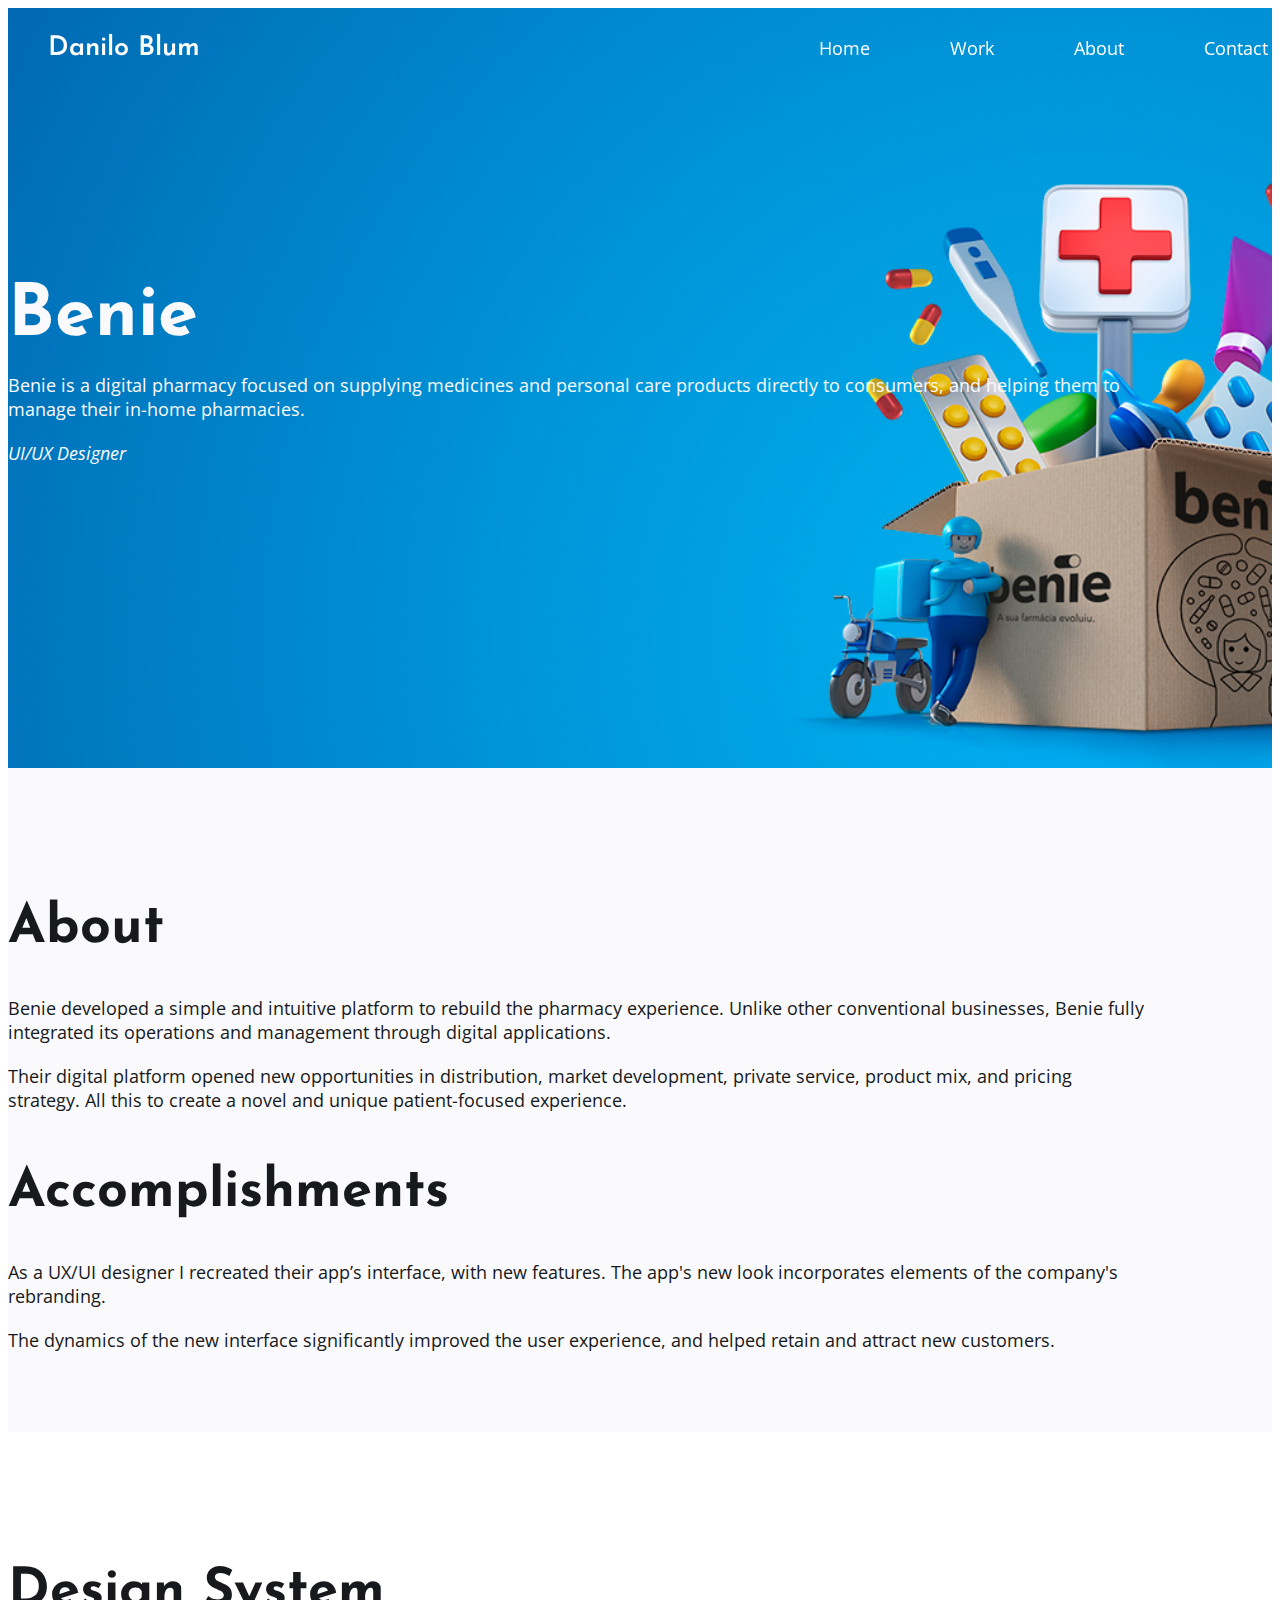
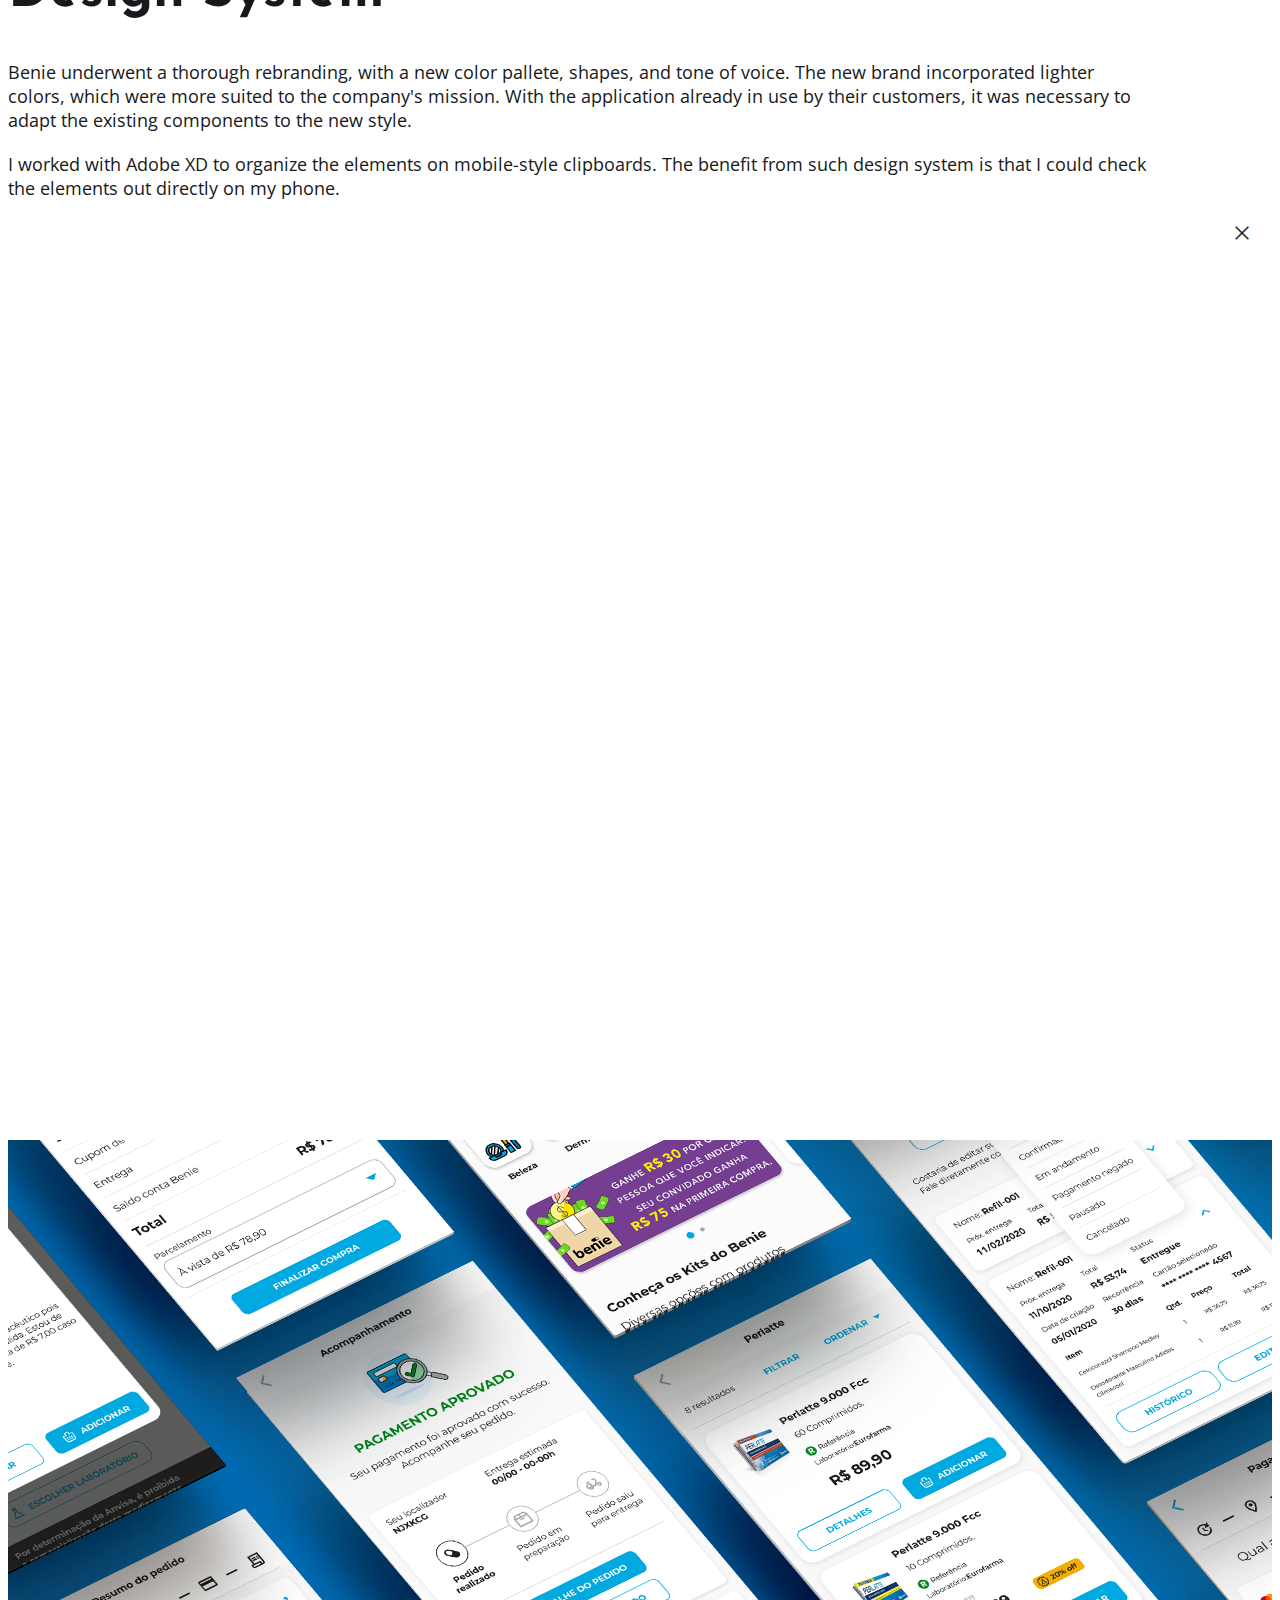
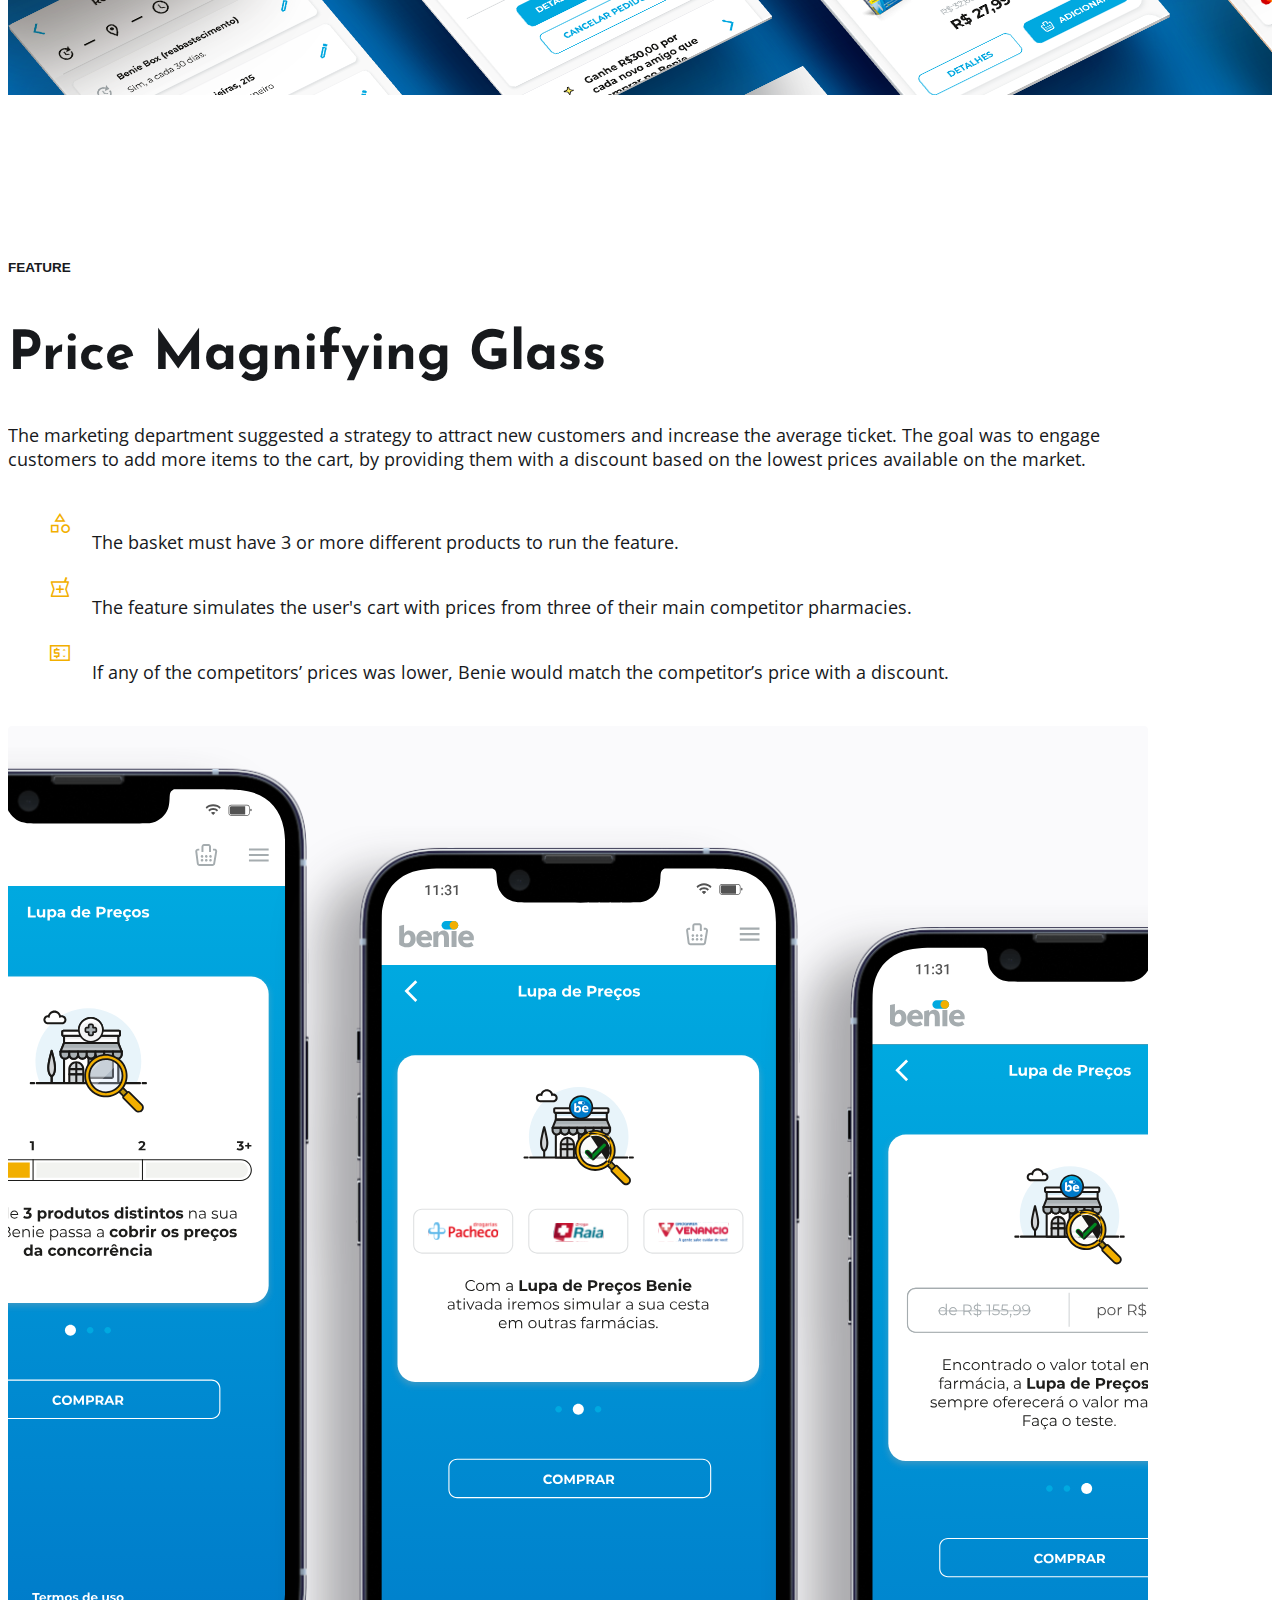
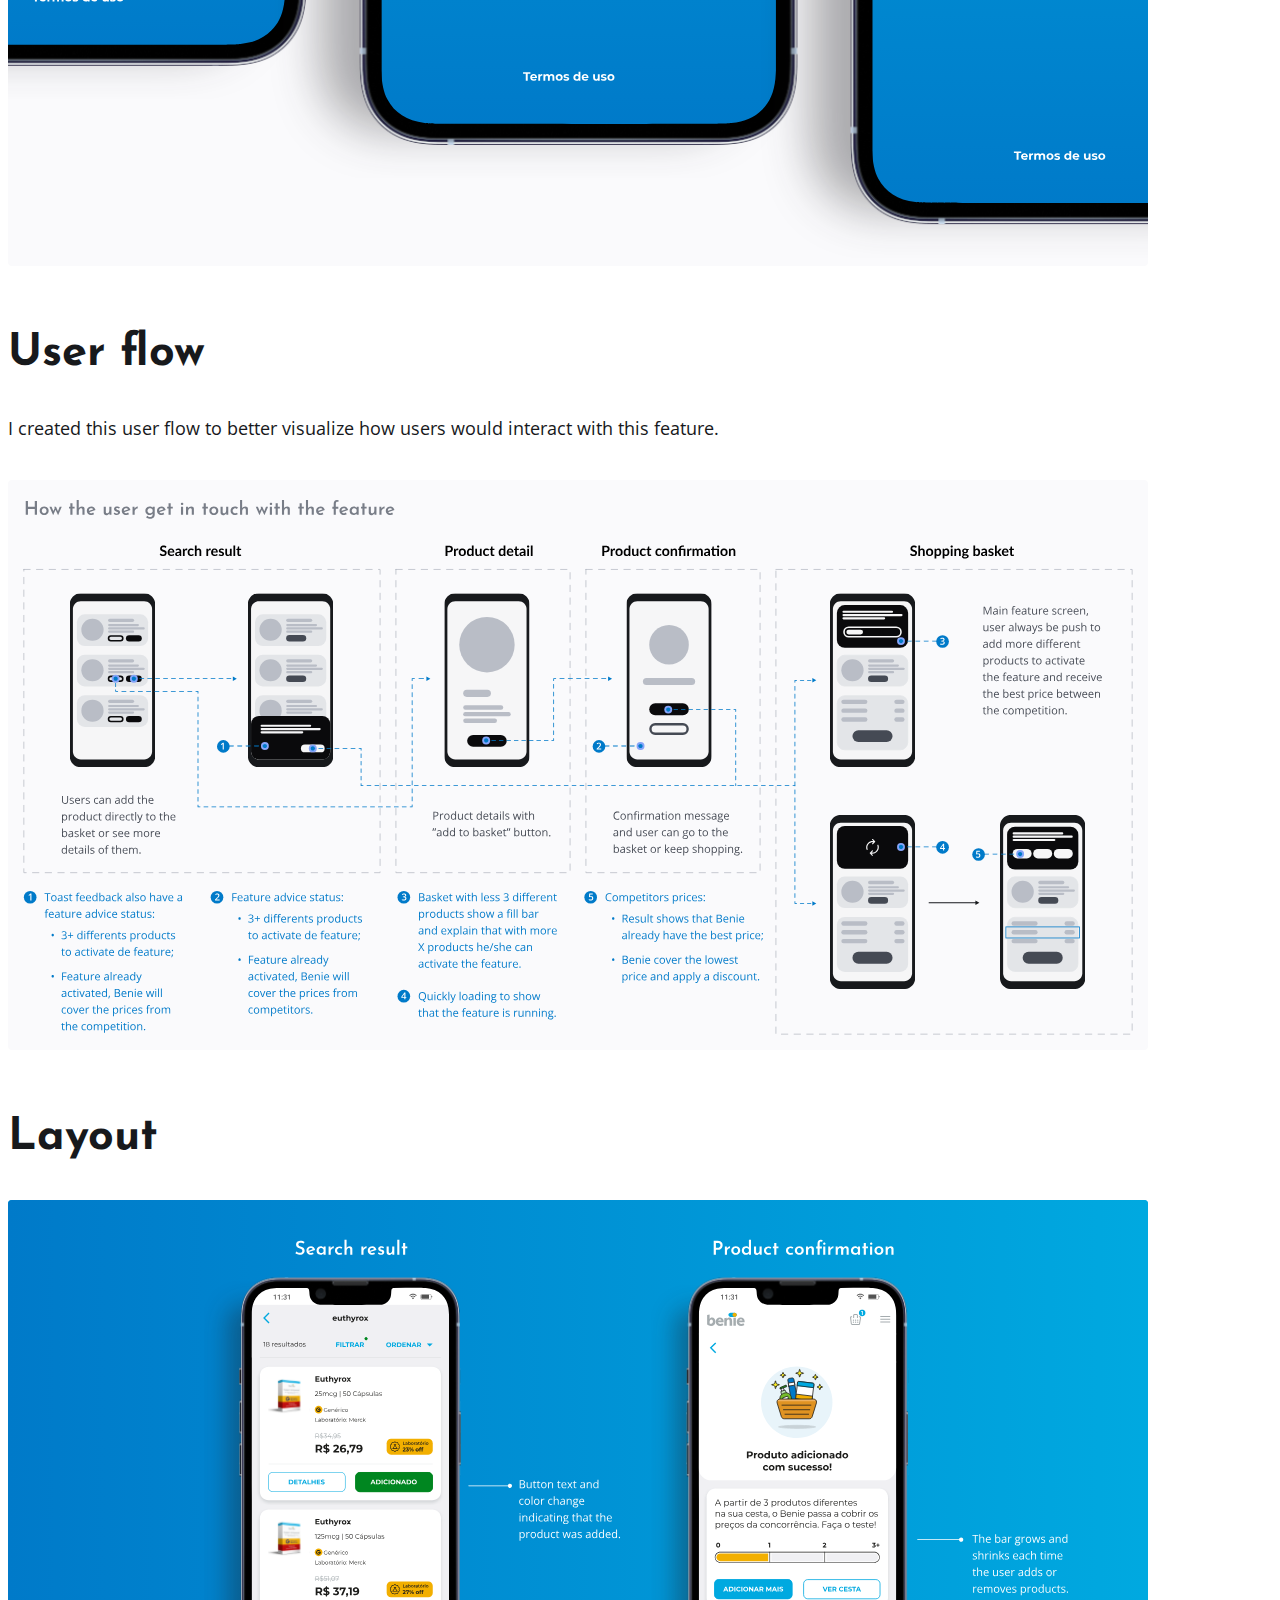
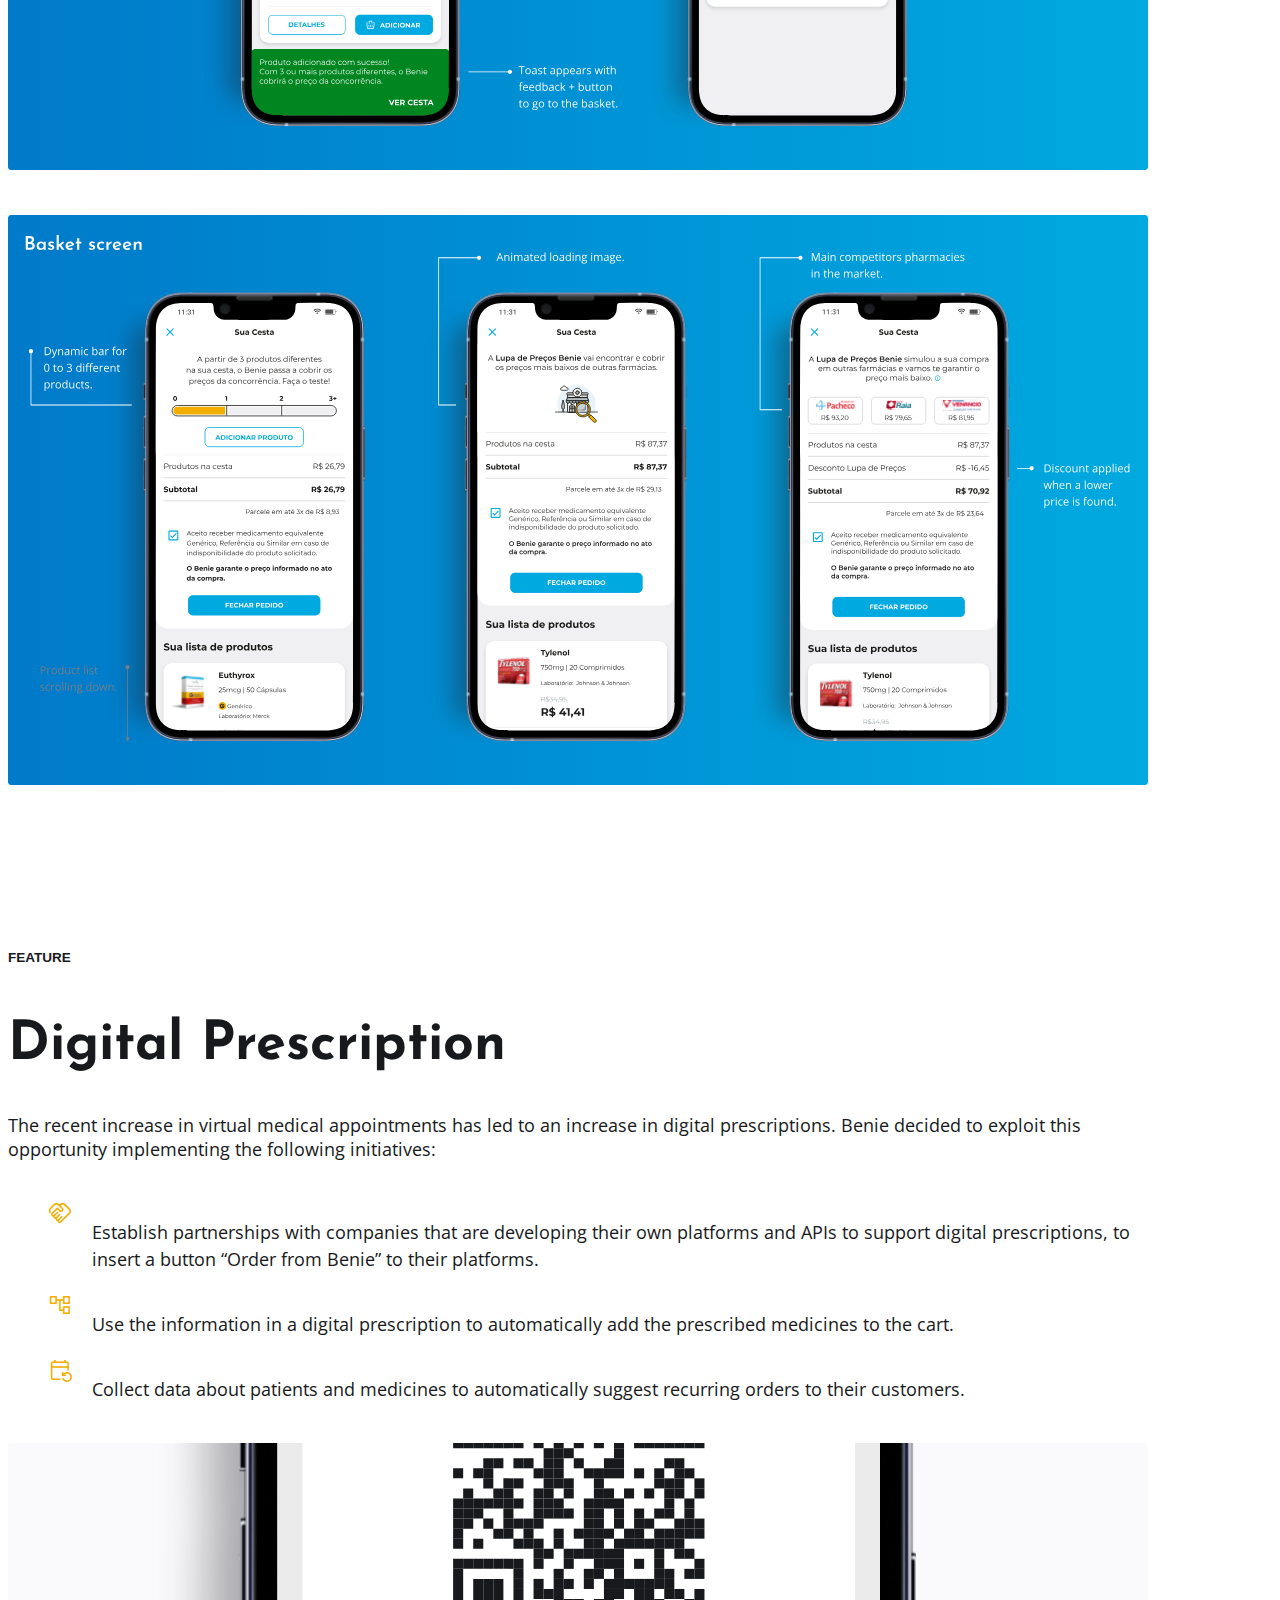
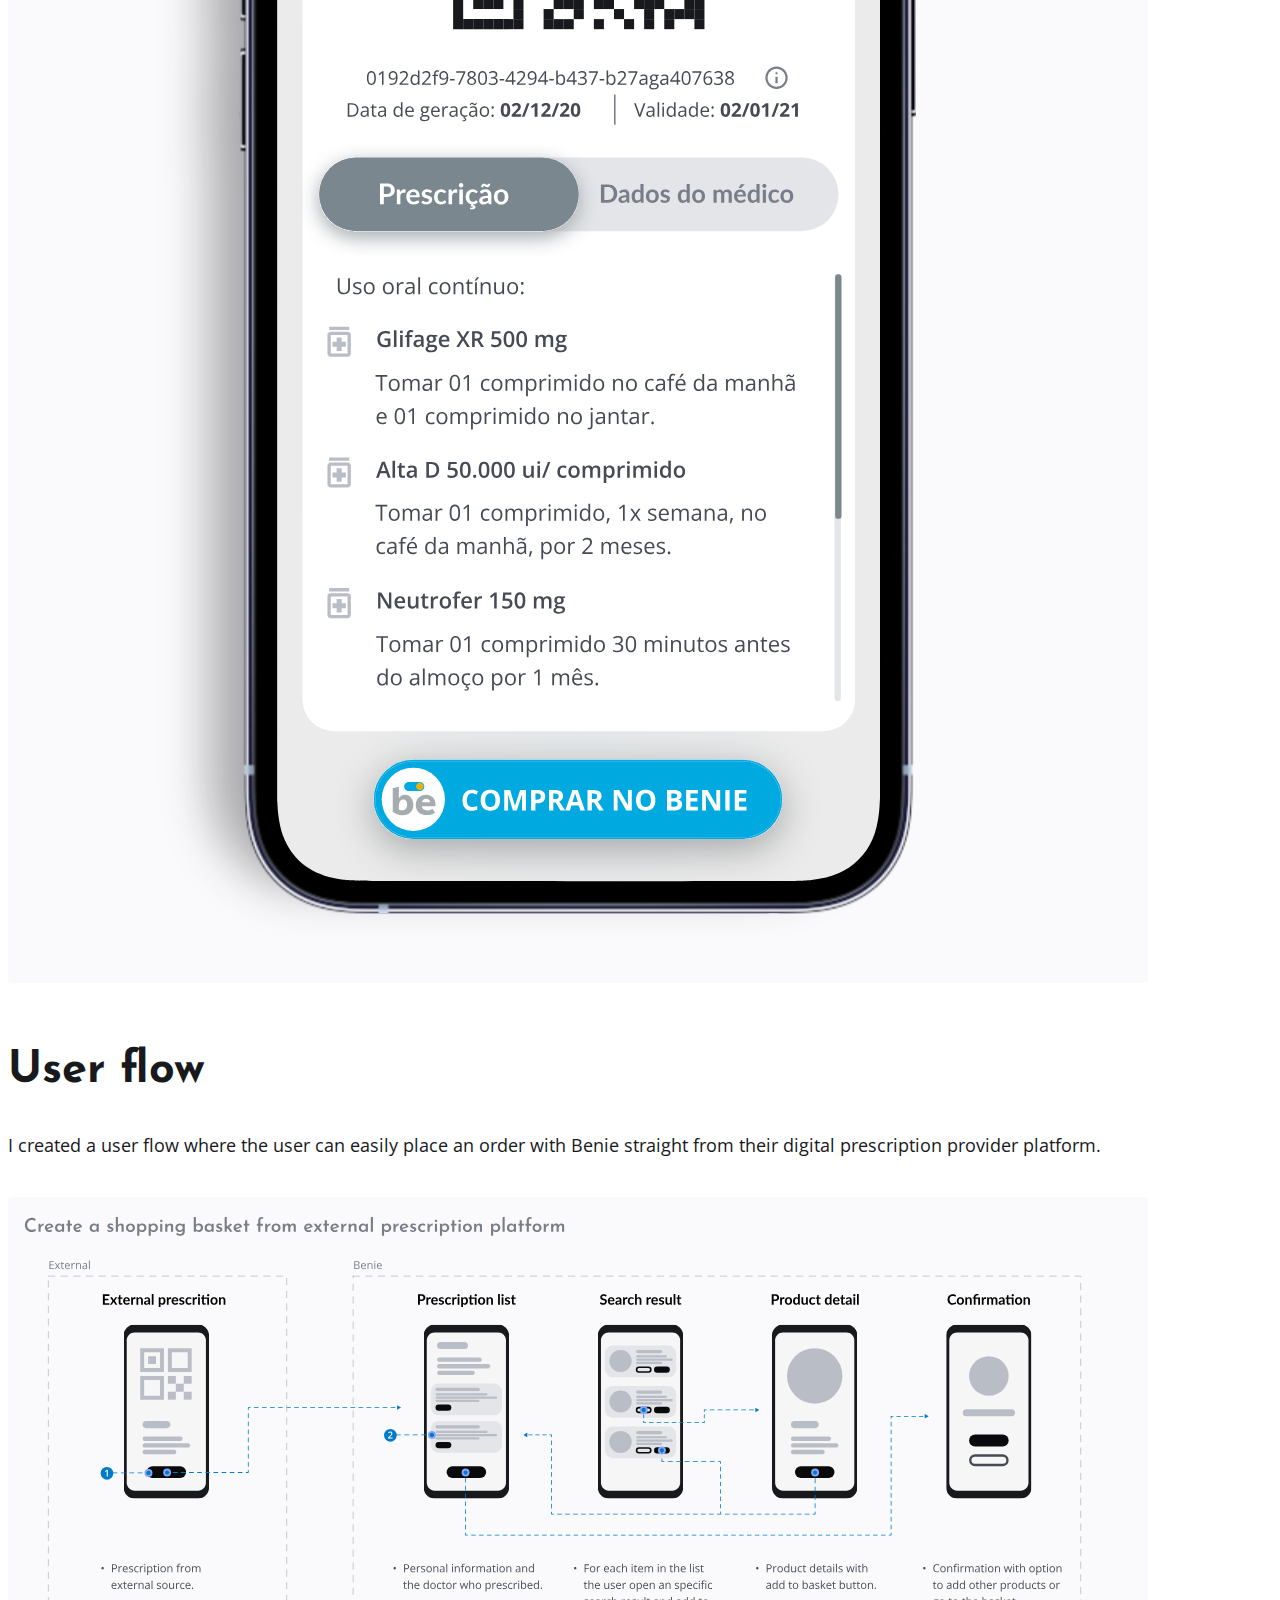
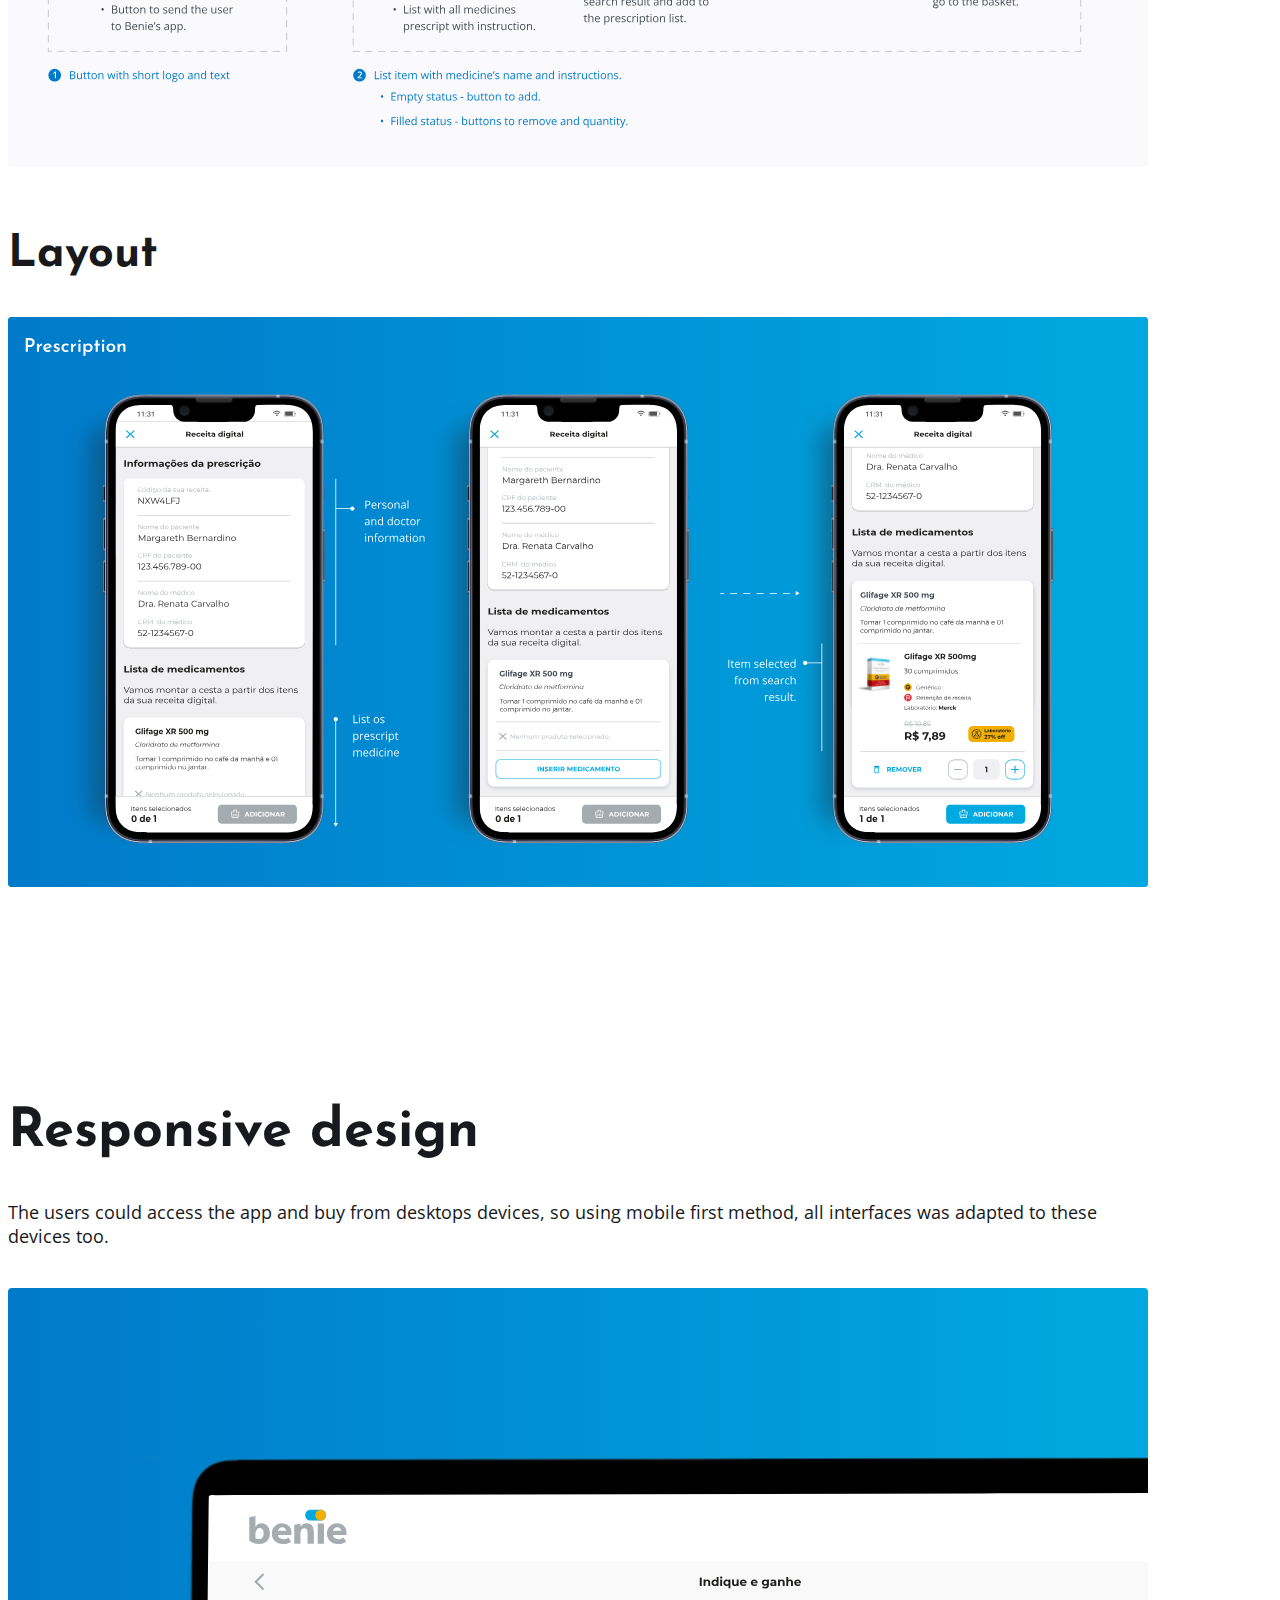
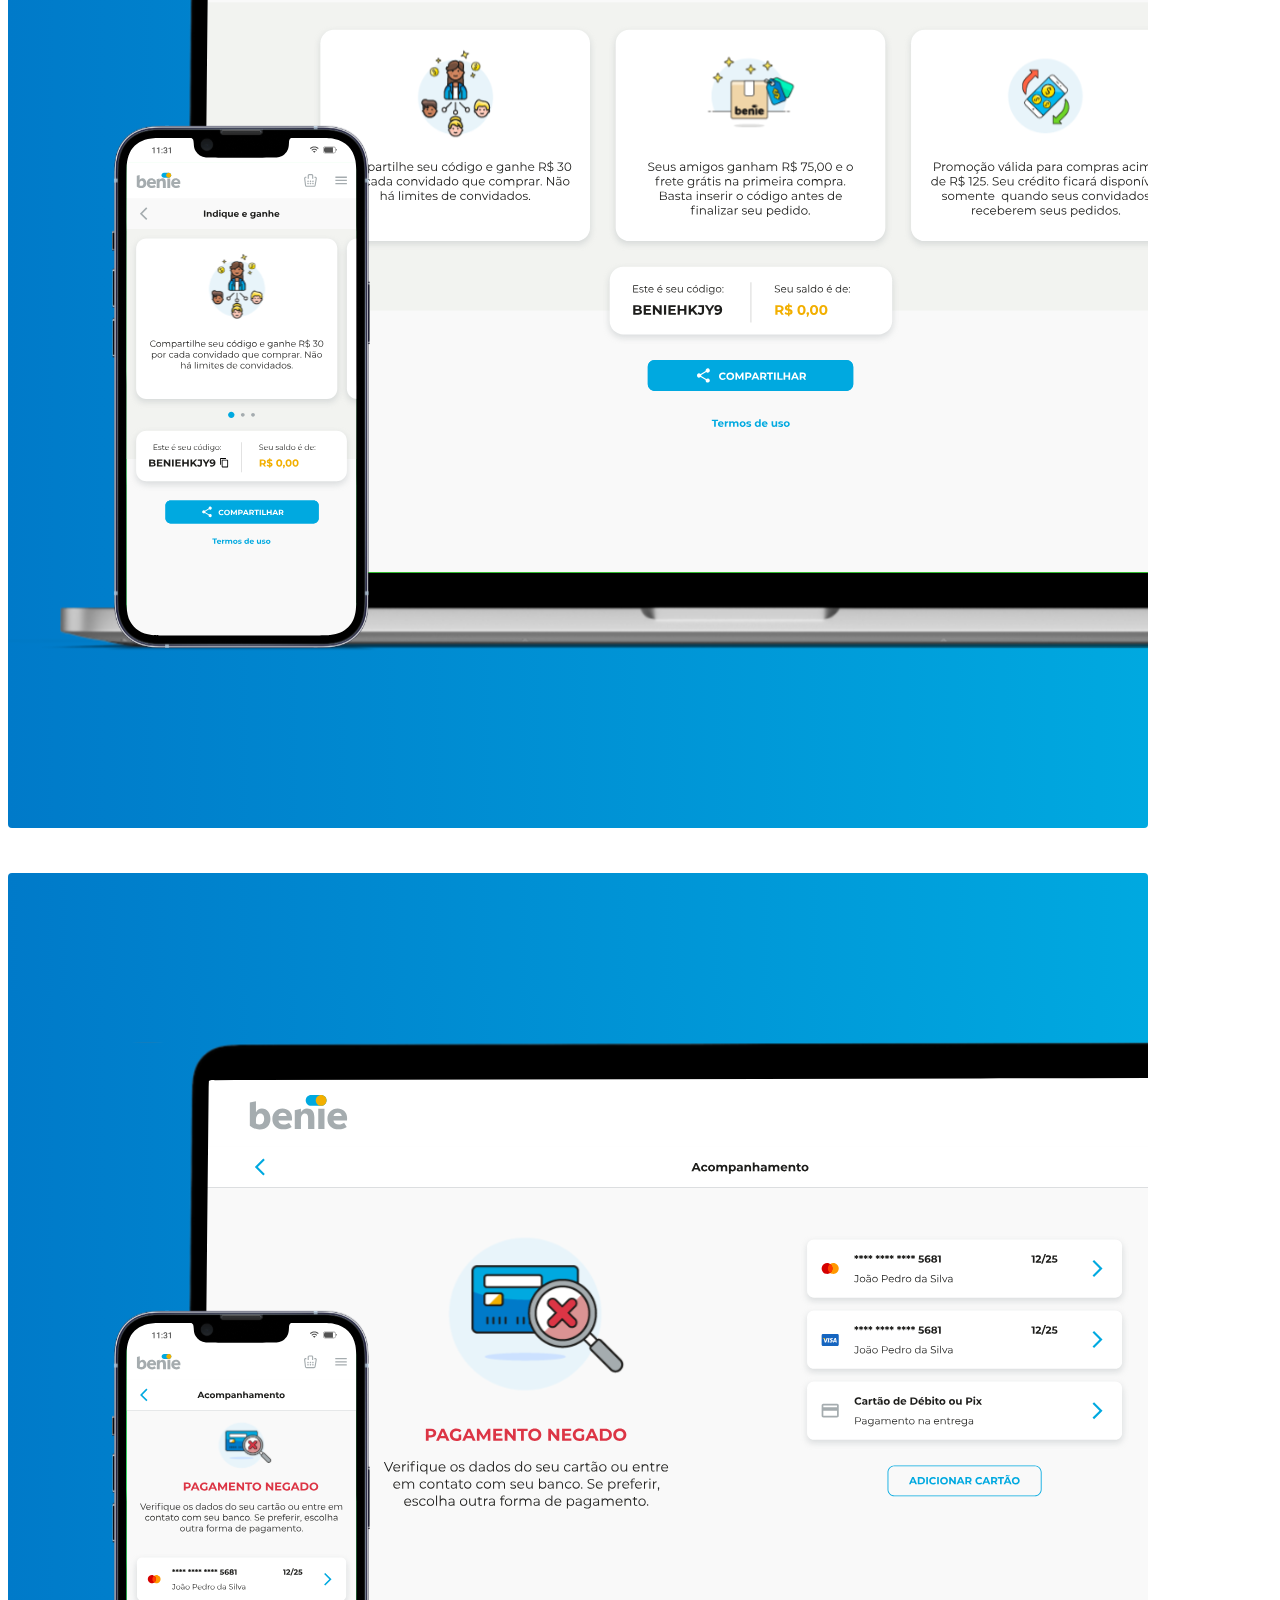
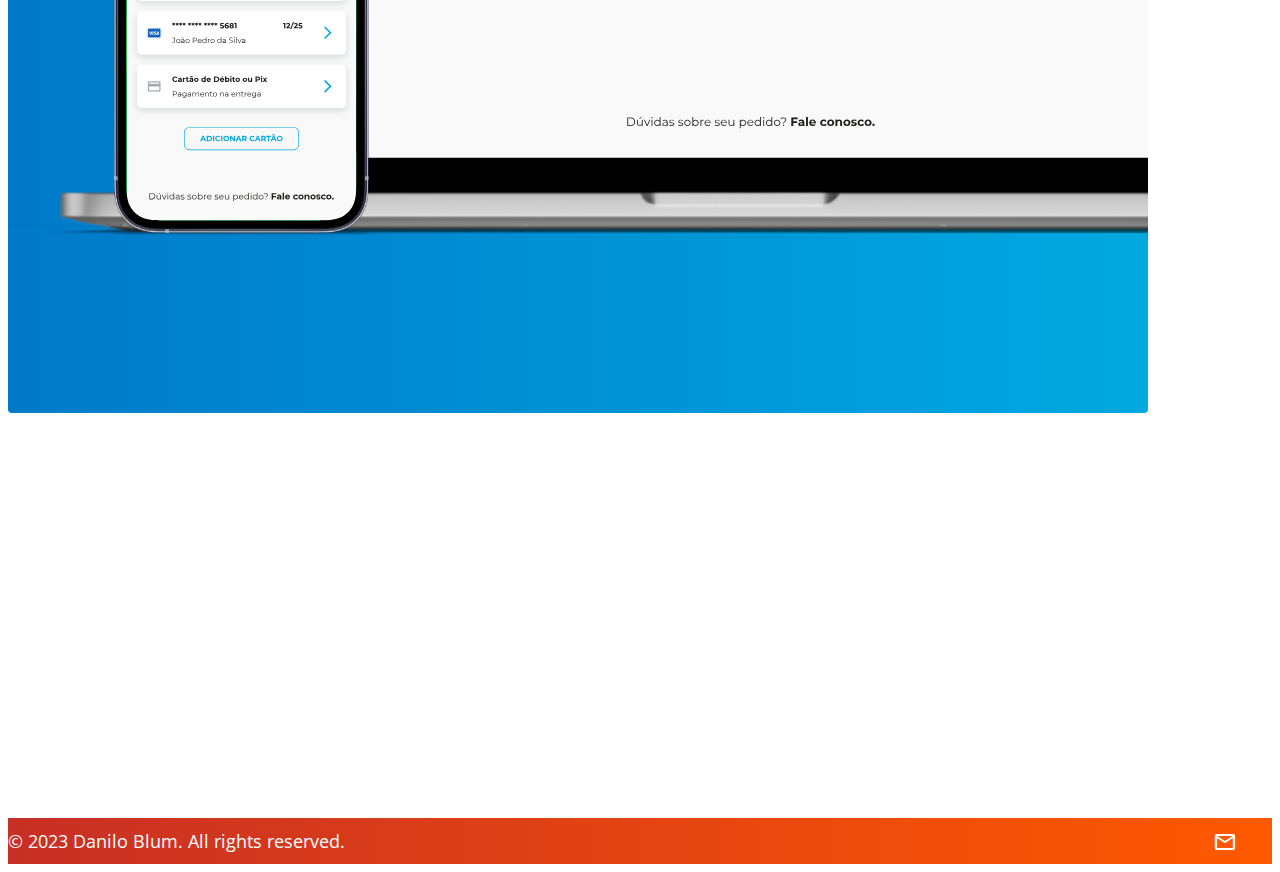
==== commit c0bb8523: "Sections About, Contact and Portfolio" ====
--- a/works/benie.html
+++ b/works/benie.html
@@ -57,198 +57,180 @@
 			</nav>
 		</header>
 		<main>
-			<section id="title" class="section title--bg-benie">
-				<div class="container">
-					<div class="row align-items-center">
-						<div class="col-12 col-md-7 col-lg-6 col-xl-5 text-light">
+			<section id="title" class="title--bg-benie">
+				<div class="container">
+					<div class="row align-items-center justify-content-center justify-content-lg-start">
+						<div class="col-11 col-md-7 col-lg-6 col-xl-5 text-light">
 							<img class="title__brand" src="../images/work/benie/logo.jpg" alt="" sizes="" srcset="" />
 							<h1 class="title__name">Benie</h1>
 							<p class="title__description">Benie is a digital pharmacy focused on supplying medicines and personal care products directly to consumers, and helping them to manage their in-home pharmacies.</p>
 							<p><em>UI/UX Designer</em></p>
 						</div>
-					</div>
-				</div>
-			</section>
-			<section id="info" class="section info">
-				<div class="container">
-					<div class="row">
-						<div class="col-12 col-md-10 col-lg-5">
-							<div class="info__about">
-								<h3 class="info__about-title">About</h3>
-								<p>Benie developed a simple and intuitive platform to rebuild the pharmacy experience. Unlike other conventional businesses, Benie fully integrated its operations and management through digital applications.</p>
-								<p>Their digital platform opened new opportunities in distribution, market development, private service, product mix, and pricing strategy. All this to create a novel and unique patient-focused experience.</p>
-							</div>
-						</div>
-						<div class="col-12 col-md-10 col-lg-5 offset-lg-1">
-							<div class="info__objective">
-								<h3 class="info__about-title">Accomplishments</h3>
-								<p>As a UX/UI designer I recreated their app’s interface, with new features. The app's new look incorporates elements of the company's rebranding.</p>
-								<p>The dynamics of the new interface significantly improved the user experience, and helped retain and attract new customers.</p>
-							</div>
-						</div>
-					</div>
-				</div>
-			</section>
-			<section id="topic-1" class="section">
-				<div class="container">
-					<div class="oneColumn">
-						<div class="row">
-							<div class="col-12 col-md-10 col-lg-8">
-								<h3 class="oneColumn__title">Design System</h3>
-							</div>
-							<div class="col-12 col-md-6 col-lg-6">
-								<p>Benie underwent a thorough rebranding, with a new color pallete, shapes, and tone of voice. The new brand incorporated lighter colors, which were more suited to the company's mission. With the application already in use by their customers, it was necessary to adapt the existing components to the new style.</p>
-							</div>
-							<div class="col-12 col-md-6 col-lg-6">
-								<p>I worked with Adobe XD to organize the elements on mobile-style clipboards. The benefit from such design system is that I could check the elements out directly on my phone.</p>
-							</div>
-							<div class="col-12">
-								<!-- <iframe style="" width="100%" height="720" src="https://www.figma.com/embed?embed_host=share&url=https%3A%2F%2Fwww.figma.com%2Fproto%2F6psFT9wQQOf8TkgOpZ85yt%2FUntitled%3Fpage-id%3D129%253A92%26node-id%3D565%253A466%26viewport%3D1698%252C9662%252C0.37%26scaling%3Dmin-zoom%26starting-point-node-id%3D565%253A466%26hide-ui%3D1" allowfullscreen></iframe> -->
-								<img class="oneColumn__image img-fluid mb-0 bg-transparent" src="../images/work/benie/benie-designSystem-1.svg" alt="" />
-							</div>
-						</div>
-					</div>
-				</div>
-			</section>
-			<section class="imageAplication">
+						<div class="col-12 col-md-7 col-lg-6 col-xl-6 text-light d-block d-md-none">
+							<img class="img-fluid title__image" src="../images/work/benie/benie-head-mobile.png" alt="" sizes="" srcset="" />
+						</div>
+					</div>
+				</div>
+			</section>
+			<section id="info" class="section bg-light">
+				<div class="container">
+					<div class="row justify-content-center justify-content-lg-start">
+						<div class="col-11 col-md-10 col-lg-5">
+							<h3>About</h3>
+							<p>Benie developed a simple and intuitive platform to rebuild the pharmacy experience. Unlike other conventional businesses, Benie fully integrated its operations and management through digital applications.</p>
+							<p>Their digital platform opened new opportunities in distribution, market development, private service, product mix, and pricing strategy. All this to create a novel and unique patient-focused experience.</p>
+						</div>
+						<div class="col-11 col-md-10 col-lg-5 offset-lg-1">
+							<h3>Accomplishments</h3>
+							<p>As a UX/UI designer I recreated their app’s interface, with new features. The app's new look incorporates elements of the company's rebranding.</p>
+							<p>The dynamics of the new interface significantly improved the user experience, and helped retain and attract new customers.</p>
+						</div>
+					</div>
+				</div>
+			</section>
+			<section id="topic-1" class="section mb-0">
+				<div class="container">
+					<div class="row justify-content-center justify-content-lg-start">
+						<div class="col-11 col-md-6 col-lg-10">
+							<h3>Design System</h3>
+							<p>Benie underwent a thorough rebranding, with a new color pallete, shapes, and tone of voice. The new brand incorporated lighter colors, which were more suited to the company's mission. With the application already in use by their customers, it was necessary to adapt the existing components to the new style.</p>
+							<p>I worked with Adobe XD to organize the elements on mobile-style clipboards. The benefit from such design system is that I could check the elements out directly on my phone.</p>
+						</div>
+						<div class="col-12">
+							<img class="img-fluid bg-transparent" src="../images/work/benie/benie-designSystem-1.svg" alt="" />
+						</div>
+					</div>
+				</div>
+			</section>
+			<section class="section">
 				<div class="container-fluid px-0">
-					<div class="">
-						<img class="oneColumn__image img-fluid mb-0 bg-transparent" src="../images/work/benie/benie-aplication.png" alt="" />
-					</div>
+					<img class="img-fluid bg-transparent" src="../images/work/benie/benie-aplication.png" alt="" />
 				</div>
 			</section>
 			<section id="topic-2" class="section">
 				<div class="container">
-					<div class="twoColumns">
-						<div class="row">
-							<div class="col-12 col-md-6 col-lg-4">
-								<span class="twoColumns__label">Feature</span>
-								<h3 class="twoColumns__title">Price Magnifying Glass</h3>
-								<p>The marketing department suggested a strategy to attract new customers and increase the average ticket. The goal was to engage customers to add more items to the cart, by providing them with a discount based on the lowest prices available on the market.</p>
-								<ul class="twoColumns__list list-group">
-									<li class="twoColumns__item list-item">
-										<span class="material-symbols-outlined color-benie-yellow">category</span>
-										<p>The basket must have 3 or more different products to run the feature.</p>
-									</li>
-									<li class="twoColumns__item list-item">
-										<span class="material-symbols-outlined color-benie-yellow">local_pharmacy</span>
-										<p>The feature simulates the user's cart with prices from three of their main competitor pharmacies.</p>
-									</li>
-									<li class="twoColumns__item list-item">
-										<span class="material-symbols-outlined color-benie-yellow">price_change</span>
-										<p>If any of the competitors’ prices was lower, Benie would match the competitor’s price with a discount.</p>
-									</li>
-								</ul>
-							</div>
-							<div class="col-12 col-md-6 col-lg-7 offset-md-1">
-								<img class="twoColumns__image img-fluid" src="../images/work/benie/benie-feature-1a.svg" alt="" />
-							</div>
-						</div>
-					</div>
-					<div class="oneColumn">
-						<div class="row">
-							<div class="col-12 col-md-10 col-lg-8">
-								<h4 class="oneColumn__subTitle">User flow</h4>
-								<p>I created this user flow to better visualize how users would interact with this feature.</p>
-							</div>
-							<div class="col-12">
-								<img class="oneColumn__image img-fluid" src="../images/work/benie/benie-feature-1b.svg" alt="" />
-							</div>
-						</div>
-						<div class="row">
-							<div class="col-12 col-md-10 col-lg-8">
-								<h4 class="oneColumn__subTitle">Layout</h4>
-								<!-- <p>Lorem ipsum dolor sit amet consectetur adipisicing elit. Provident nobis, eaque eius magnam totam delectus adipisci asperiores harum repellat a facilis inventore tempore, ullam error modi cumque, libero quos deserunt.</p> -->
-							</div>
-							<div class="col-12">
-								<img class="oneColumn__image img-fluid bg-benie-gradient" src="../images/work/benie/benie-feature-1c.svg" alt="" />
-								<img class="oneColumn__image img-fluid bg-benie-gradient" src="../images/work/benie/benie-feature-1d.svg" alt="" />
-							</div>
+					<div class="row justify-content-center justify-content-lg-between">
+						<div class="col-11 col-md-6 col-lg-4">
+							<span class="header__label">Feature</span>
+							<h3>Price Magnifying Glass</h3>
+							<p>The marketing department suggested a strategy to attract new customers and increase the average ticket. The goal was to engage customers to add more items to the cart, by providing them with a discount based on the lowest prices available on the market.</p>
+							<ul class="list-group">
+								<li class="list-item">
+									<span class="material-symbols-outlined color-benie-yellow">category</span>
+									<p>The basket must have 3 or more different products to run the feature.</p>
+								</li>
+								<li class="list-item">
+									<span class="material-symbols-outlined color-benie-yellow">local_pharmacy</span>
+									<p>The feature simulates the user's cart with prices from three of their main competitor pharmacies.</p>
+								</li>
+								<li class="list-item">
+									<span class="material-symbols-outlined color-benie-yellow">price_change</span>
+									<p>If any of the competitors’ prices was lower, Benie would match the competitor’s price with a discount.</p>
+								</li>
+							</ul>
+						</div>
+						<div class="col-12 col-md-6 col-lg-7 offset-md-1">
+							<img class="img-fluid" src="../images/work/benie/benie-feature-1a.svg" alt="" />
+						</div>
+					</div>
+					<div class="row justify-content-center justify-content-lg-start">
+						<div class="col-11 col-md-10 col-lg-10">
+							<h4>User flow</h4>
+							<p>I created this user flow to better visualize how users would interact with this feature.</p>
+						</div>
+						<div class="col-12">
+							<img class="img-fluid" src="../images/work/benie/benie-feature-1b.svg" alt="" />
+						</div>
+					</div>
+					<div class="row justify-content-center justify-content-lg-start">
+						<div class="col-11 col-md-10 col-lg-10">
+							<h4 class="">Layout</h4>
+							<!-- <p>Lorem ipsum dolor sit amet consectetur adipisicing elit. Provident nobis, eaque eius magnam totam delectus adipisci asperiores harum repellat a facilis inventore tempore, ullam error modi cumque, libero quos deserunt.</p> -->
+						</div>
+						<div class="col-12">
+							<img class="img-fluid bg-benie-gradient" src="../images/work/benie/benie-feature-1c.svg" alt="" />
+						</div>
+						<div class="col-12">
+							<img class="img-fluid bg-benie-gradient" src="../images/work/benie/benie-feature-1d.svg" alt="" />
 						</div>
 					</div>
 				</div>
 			</section>
 			<section id="topic-3" class="section">
 				<div class="container">
-					<div class="twoColumns">
-						<div class="row">
-							<div class="col-12 col-md-6 col-lg-4">
-								<span class="twoColumns__label">Feature</span>
-								<h3 class="twoColumns__title">Digital Prescription</h3>
-								<p>The recent increase in virtual medical appointments has led to an increase in digital prescriptions. Benie decided to exploit this opportunity implementing the following initiatives:</p>
-								<ul class="twoColumns__list list-group">
-									<li class="twoColumns__item list-item">
-										<span class="material-symbols-outlined color-benie-yellow">handshake</span>
-										<p>Establish partnerships with companies that are developing their own platforms and APIs to support digital prescriptions, to insert a button “Order from Benie” to their platforms.</p>
-									</li>
-									<li class="twoColumns__item list-item">
-										<span class="material-symbols-outlined color-benie-yellow">account_tree</span>
-										<p>Use the information in a digital prescription to automatically add the prescribed medicines to the cart.</p>
-									</li>
-									<li class="twoColumns__item list-item">
-										<span class="material-symbols-outlined color-benie-yellow">event_repeat</span>
-										<p>Collect data about patients and medicines to automatically suggest recurring orders to their customers.</p>
-									</li>
-								</ul>
-							</div>
-							<div class="col-12 col-md-6 col-lg-7 offset-md-1">
-								<img class="twoColumns__image img-fluid" src="../images/work/benie/benie-feature-2a.svg" alt="" />
-							</div>
-						</div>
-					</div>
-					<div class="oneColumn">
-						<div class="row">
-							<div class="col-12 col-md-10 col-lg-8">
-								<h4 class="oneColumn__subTitle">User flow</h4>
-								<p>I created a user flow where the user can easily place an order with Benie straight from their digital prescription provider platform.</p>
-							</div>
-							<div class="col-12">
-								<img class="oneColumn__image img-fluid" src="../images/work/benie/benie-feature-2b.svg" alt="" />
-							</div>
-						</div>
-						<div class="row">
-							<div class="col-12 col-md-10 col-lg-8">
-								<h4 class="oneColumn__subTitle">Layout</h4>
-								<!-- <p>Lorem ipsum dolor sit amet consectetur adipisicing elit. Provident nobis, eaque eius magnam totam delectus adipisci asperiores harum repellat a facilis inventore tempore, ullam error modi cumque, libero quos deserunt.</p> -->
-							</div>
-							<div class="col-12">
-								<img class="oneColumn__image img-fluid bg-benie-gradient" src="../images/work/benie/benie-feature-2c.svg" alt="" />
-							</div>
+					<div class="row justify-content-center justify-content-lg-between">
+						<div class="col-11 col-md-6 col-lg-4">
+							<span class="header__label">Feature</span>
+							<h3>Digital Prescription</h3>
+							<p>The recent increase in virtual medical appointments has led to an increase in digital prescriptions. Benie decided to exploit this opportunity implementing the following initiatives:</p>
+							<ul class="list-group">
+								<li class="list-item">
+									<span class="material-symbols-outlined color-benie-yellow">handshake</span>
+									<p>Establish partnerships with companies that are developing their own platforms and APIs to support digital prescriptions, to insert a button “Order from Benie” to their platforms.</p>
+								</li>
+								<li class="list-item">
+									<span class="material-symbols-outlined color-benie-yellow">account_tree</span>
+									<p>Use the information in a digital prescription to automatically add the prescribed medicines to the cart.</p>
+								</li>
+								<li class="list-item">
+									<span class="material-symbols-outlined color-benie-yellow">event_repeat</span>
+									<p>Collect data about patients and medicines to automatically suggest recurring orders to their customers.</p>
+								</li>
+							</ul>
+						</div>
+						<div class="col-12 col-md-6 col-lg-7 offset-md-1">
+							<img class="img-fluid" src="../images/work/benie/benie-feature-2a.svg" alt="" />
+						</div>
+					</div>
+					<div class="row justify-content-center justify-content-lg-start">
+						<div class="col-11 col-md-10 col-lg-10">
+							<h4>User flow</h4>
+							<p>I created a user flow where the user can easily place an order with Benie straight from their digital prescription provider platform.</p>
+						</div>
+						<div class="col-12">
+							<img class="img-fluid" src="../images/work/benie/benie-feature-2b.svg" alt="" />
+						</div>
+					</div>
+					<div class="row justify-content-center justify-content-lg-start">
+						<div class="col-11 col-md-10 col-lg-8">
+							<h4 class="">Layout</h4>
+							<!-- <p>Lorem ipsum dolor sit amet consectetur adipisicing elit. Provident nobis, eaque eius magnam totam delectus adipisci asperiores harum repellat a facilis inventore tempore, ullam error modi cumque, libero quos deserunt.</p> -->
+						</div>
+						<div class="col-12">
+							<img class="img-fluid bg-benie-gradient" src="../images/work/benie/benie-feature-2c.svg" alt="" />
 						</div>
 					</div>
 				</div>
 			</section>
 			<section id="topic-4" class="section">
-				<div class="container">
-					<div class="oneColumn">
-						<div class="row">
-							<div class="col-12 col-md-10 col-lg-8">
-								<h3 class="oneColumn__title">Responsive design</h3>
-								<p>The users could access the app and buy from desktops devices, so using mobile first method, all interfaces was adapted to these devices too.</p>
-							</div>
-							<div class="col-12 col-md-6">
-								<img class="oneColumn__image img-fluid" src="../images/work/benie/benie-responsiveDesign-1a.svg" alt="" />
-							</div>
-							<div class="col-12 col-md-6">
-								<img class="oneColumn__image img-fluid" src="../images/work/benie/benie-responsiveDesign-1b.svg" alt="" />
-							</div>
-						</div>
-					</div>
+				<div class="container justify-content-center justify-content-lg-start">
+					<div class="row justify-content-center justify-content-lg-start">
+						<div class="col-11 col-md-10 col-lg-10">
+							<h3>Responsive design</h3>
+							<p>The users could access the app and buy from desktops devices, so using mobile first method, all interfaces was adapted to these devices too.</p>
+						</div>
+						<div class="col-12 col-md-6">
+							<img class="img-fluid" src="../images/work/benie/benie-responsiveDesign-1a.svg" alt="" />
+						</div>
+						<div class="col-12 col-md-6">
+							<img class="img-fluid" src="../images/work/benie/benie-responsiveDesign-1b.svg" alt="" />
+						</div>
+					</div>
+					<!-- </div> -->
 				</div>
 			</section>
 			<section id="step-3" class="section"></section>
 			<section id="contact" class="section"></section>
 		</main>
-		<footer class="d-flex flex-wrap justify-content-between align-items-center py-3 mt-4 px-5 border-top">
-			<div class="col-md-4 d-flex align-items-center">
-				<span class="footer__copyright">© 2023 Danilo Blum. All rights reserved.</span>
+		<footer class="py-3 mt-4 px-5">
+			<div class="footer__copyright">
+				<span>© 2023 Danilo Blum. All rights reserved.</span>
 			</div>
 
-			<ul class="nav col-md-4 justify-content-end list-unstyled d-flex">
-				<li class="ms-3">
-					<a class="text-muted" href="https://www.linkedin.com/in/daniloblum/" target="_blank"><img src="../images/linkedin-icon-white.svg" alt="" /></a>
-				</li>
-			</ul>
+			<div class="footer__links">
+				<a href="mailto:dnl.blm@gmail.com" class="mr-3"><span class="material-symbols-outlined">email</span></a>
+				<a class="" href="https://www.linkedin.com/in/daniloblum/" target="_blank"><img src="../images/linkedin-icon-white.svg" alt="" /></a>
+			</div>
 		</footer>
 
 		<!-- MENU MOBILE -->
--- a/css/style.css
+++ b/css/style.css
@@ -1,6 +1,17 @@
+:root {
+	--margin-bottom-section: 40px;
+	--margin-bottom-row: 60px;
+	--margin-bottom-col: 40px;
+}
+
 html {
-	font-size: 18px;
+	font-size: 16px;
 	font-family: 'Lato', sans-serif;
+}
+@media (min-width: 992px) {
+	html {
+		font-size: 18px;
+	}
 }
 
 body {
@@ -12,18 +23,45 @@
 .container {
 	display: inherit;
 }
+.section {
+	padding: 40px 0;
+	overflow-x: hidden;
+	/* margin-bottom: var(--margin-bottom-section); */
+}
+.section .row {
+	margin-bottom: var(--margin-bottom-row);
+}
+.section .row:last-child {
+	margin-bottom: 0;
+}
+.section .row > div {
+	margin-bottom: var(--margin-bottom-col);
+}
+.section .row div:last-child {
+	margin-bottom: 0;
+}
+.section .row div *:last-child {
+	margin-bottom: 0;
+}
+
+.section .row div img {
+	background-color: var(--color-light);
+	border-radius: 4px;
+	margin: 0 auto 20px;
+	width: 100%;
+}
 
 @media (min-width: 1200px) {
 	.container {
 		max-width: 1140px;
 	}
+	.section {
+		padding: 80px 0;
+	}
+	.row {
+		gap: unset;
+	}
 }
-
-.section {
-	padding: 80px 0;
-	overflow-x: hidden;
-}
-
 .list-group {
 	margin: 40px 0;
 }
@@ -33,15 +71,33 @@
 }
 .list-item p {
 	margin-bottom: 0;
+	line-height: 1.5;
 }
 .list-item:last-child {
 	margin-bottom: 0;
 }
 .list-item .material-symbols-outlined {
 	margin-right: 20px;
-	vertical-align: middle;
-	line-height: inherit;
 }
-div p:last-child {
-	margin-bottom: 0;
+
+/* MOW PROTOTYPE */
+#prototype .modal-content {
+	background-color: var(--color-dark);
 }
+#prototype .modal-header {
+	color: var(--color-light);
+	border-color: var(--color-main-medium);
+}
+#prototype .modal-header button {
+	color: var(--color-light);
+	border: none;
+	background-color: transparent;
+}
+
+#prototype .modal-body {
+	overflow-y: hidden;
+}
+#prototype .modal-body iframe {
+	width: 100%;
+	height: 100%;
+}
--- a/css/font.css
+++ b/css/font.css
@@ -1,63 +1,106 @@
 /* Josefin */
 @import url('https://fonts.googleapis.com/css2?family=Josefin+Sans:ital,wght@0,100;0,200;0,300;0,400;0,500;0,600;0,700;1,100;1,200;1,300;1,400;1,500;1,600;1,700&display=swap');
 
-/* Lato */
-@import url('https://fonts.googleapis.com/css2?family=Lato:ital,wght@0,100;0,300;0,400;0,700;0,900;1,100;1,300;1,400;1,700;1,900&display=swap');
+/* Open Sans */
+@import url('https://fonts.googleapis.com/css2?family=Open+Sans:ital,wght@0,300;0,400;0,500;0,600;0,700;0,800;1,300;1,400;1,500;1,600;1,700;1,800&display=swap');
 
 /* Google Material Symbols */
 .material-symbols-outlined {
 	font-variation-settings: 'FILL' 0, 'wght' 400, 'GRAD' 0, 'opsz' 48;
-	vertical-align: middle;
+	vertical-align: text-bottom;
+}
+
+:root {
+	--font-mobile: 0.25rem;
 }
 
 /* headers */
 
 h1 {
 	font-family: 'Josefin Sans', sans-serif;
-	font-size: 4rem;
+	font-size: calc(4rem - var(--font-mobile));
 	margin-bottom: 40px;
 	line-height: 1;
 }
 h2 {
 	font-family: 'Josefin Sans', sans-serif;
-	font-size: 3.5rem;
+	font-size: calc(3.5rem - var(--font-mobile));
 	margin-bottom: 40px;
 	line-height: 1;
 }
 h3 {
 	font-family: 'Josefin Sans', sans-serif;
-	font-size: 3rem;
+	font-size: calc(3rem - var(--font-mobile));
 	margin-bottom: 40px;
 	line-height: 1;
 }
 h4 {
 	font-family: 'Josefin Sans', sans-serif;
-	font-size: 2.5rem;
+	font-size: calc(2.5rem - var(--font-mobile));
 	margin-bottom: 40px;
 	line-height: 1;
 }
 h5 {
 	font-family: 'Josefin Sans', sans-serif;
-	font-size: 2rem;
+	font-size: calc(2rem - var(--font-mobile));
 	margin-bottom: 40px;
 	line-height: 1;
 }
 h6 {
 	font-family: 'Josefin Sans', sans-serif;
-	font-size: 1.5rem;
+	font-size: calc(1.5rem - var(--font-mobile));
 	margin-bottom: 40px;
 	line-height: 1;
 }
 
+@media (min-width: 992px) {
+	h1 {
+		font-size: 4rem;
+	}
+	h2 {
+		font-size: 3.5rem;
+	}
+	h3 {
+		font-size: 3rem;
+	}
+	h4 {
+		font-size: 2.5rem;
+	}
+	h5 {
+		font-size: 2rem;
+	}
+	h6 {
+		font-size: 1.5rem;
+	}
+}
+
+.header__label {
+	display: block;
+	font-family: 'Josefin', sans-serif;
+	font-size: 0.75rem;
+	font-weight: 600;
+	margin-bottom: 20px;
+	text-transform: uppercase;
+}
+
 /* Paragraph */
 p {
-	font-family: 'Lato Regular', sans-serif;
+	font-family: 'Open Sans', sans-serif;
 	font-size: 1rem;
+	margin-bottom: 20px;
+	font-weight: 400;
 }
 
 /* Link */
 a {
-	font-family: 'Lato Regular', sans-serif;
+	font-family: 'Open Sans', sans-serif;
 	font-size: 1rem;
-	color: var(--color-link);
+	color: var(--color-text-link);
+	text-decoration: none;
 }
+a:hover {
+	font-family: 'Open Sans', sans-serif;
+	font-size: 1rem;
+	color: var(--color-text-link-hover);
+	text-decoration: underline;
+}
--- a/css/color.css
+++ b/css/color.css
@@ -7,15 +7,14 @@
 	--color-main-dark: #c82f25;
 	--color-main-gradient: linear-gradient(90deg, var(--color-main-dark), var(--color-main-light));
 
-	/* Text color */
-
+	/* Shaders */
 	--color-white: #ffffff;
 	--color-black: #000000;
 
 	--color-dark: #17191c;
 	--color-medium-dark: #454a54;
 	--color-medium: #787d87;
-	--color-medium-light: #b9bdc6;
+	--color-medium-light: #cfd5e1;
 	--color-light: #fafafc;
 
 	/* Work => NOW */
@@ -26,7 +25,7 @@
 
 	/* Work => Benie */
 	--color-benie-blue: #00a9e0;
-	--color-benie-blue-dark: #007ac9;
+	--color-benie-blue-dark: #00a9e0;
 	--color-benie-gradient: linear-gradient(90deg, var(--color-benie-blue-dark), var(--color-benie-blue));
 	--color-benie-yellow: #f2af00;
 
@@ -34,10 +33,25 @@
 	--color-dialog-green: #0eb27b;
 	--color-dialog-green-dark: #086b4a;
 	--color-dialog-gradient: linear-gradient(90deg, var(--color-dialog-green-dark), var(--color-dialog-green));
+
+	/* Text color */
+	--color-text-regular: var(--color-dark);
+	--color-text-light: var(--color-medium);
+	--color-text-link: var(--color-main-medium);
+	--color-text-link-hover: var(--color-main-light);
+
+	/* Section Contact */
+	--section-contact-bg: var(--color-white);
 }
 
 .text-light {
 	color: var(--color-light);
+}
+.text-dark {
+	color: var(--color-dark) !important;
+}
+.text-white {
+	color: var(--color-white);
 }
 .bg-light {
 	background-color: var(--color-light);
@@ -66,12 +80,20 @@
 .color-dialog {
 	color: var(--color-dialog-green);
 }
+
+/* NOW COLORS */
+
+.color-now-purple {
+	color: var(--color-now-purple);
+}
 .color-now-green {
 	color: var(--color-now-green);
 }
 .color-now-orange {
 	color: var(--color-now-orange);
 }
+
+/* BACKGROUNDS */
 
 .image__background--now {
 	background-color: var(--color-light) !important;
--- a/css/header.css
+++ b/css/header.css
@@ -3,6 +3,7 @@
 	position: fixed;
 	margin: 0;
 	z-index: 1020;
+	color: var(--color-white);
 }
 .navbar {
 	width: 100%;
@@ -12,6 +13,55 @@
 	align-items: center;
 	padding: 0 20px;
 }
+
+/* BRAND */
+
+.navbar__brand {
+	margin-left: 0;
+}
+.navbar__brand .brand__link {
+	text-decoration: none;
+	font-size: 1.25rem;
+	font-family: 'Josefin Sans', sans-serif;
+	font-weight: 600;
+	margin: 0;
+	color: inherit;
+}
+/* gradient text for modern browsers */
+/* @supports (-webkit-background-clip: text) {
+	.navbar__brand .brand__link {
+		background-image: linear-gradient(60deg, var(--color-main-dark), var(--color-main-medium));
+		-webkit-background-clip: text;
+		color: transparent;
+	}
+} */
+@media (min-width: 992px) {
+	.navbar__brand {
+		margin-left: 20px;
+	}
+	.navbar__brand .brand__link {
+		text-decoration: none;
+		font-size: 1.5rem;
+		font-weight: 600;
+	}
+}
+
+/* MOBILE TOGGLE */
+
+#menuToggle {
+	display: block;
+	background: transparent;
+	border: none;
+	color: #ffffff;
+}
+#menuToggle .material-symbols-outlined {
+	font-variation-settings: 'FILL' 0, 'wght' 600, 'GRAD' 0, 'opsz' 48;
+}
+.navbar__nav .nav__list {
+	display: none;
+}
+
+/* MOBILE NAV */
 .menu-mobile {
 	display: none;
 	transform: translateY(100vh);
@@ -54,19 +104,21 @@
 .menu-mobile__nav li {
 	width: 100%;
 	text-align: center;
+	/* transform: translateY(80px); */
+	opacity: 0;
 }
 .menu-mobile__nav hr {
 	width: 100%;
-	/* color: var(--color-medium); */
 	background-image: var(--color-main-gradient);
 	height: 1px;
 	border: none;
-	opacity: 1;
+	opacity: 0;
 }
 .menu-mobile__nav .nav__link {
 	text-decoration: none;
 	font-size: 1.5rem;
 	width: 100%;
+	color: var(--color-text-regular);
 }
 .menu-mobile__nav .dropdown__menu {
 	display: flex;
@@ -87,8 +139,8 @@
 	text-decoration: none;
 	padding: 10px 20px;
 	flex-grow: 1;
-}
-
+	color: var(--color-text-regular);
+}
 .menu-mobile.show {
 	top: 0;
 	transform: translateY(0);
@@ -96,62 +148,71 @@
 	touch-action: none;
 	visibility: visible;
 }
-
-.navbar--desktop {
-	display: none;
-}
+.menu-mobile.show .menu-mobile__nav > :is(li, hr),
+.menu-mobile.show .menu-mobile__nav .dropdown__menu li {
+	animation: menuItemShow 0.5s ease-out forwards;
+}
+.menu-mobile.show .menu-mobile__nav > :is(li, hr):nth-child(1) {
+	animation-delay: 0.5s;
+}
+.menu-mobile.show .menu-mobile__nav > :is(li, hr):nth-child(2) {
+	animation-delay: 0.6s;
+}
+.menu-mobile.show .menu-mobile__nav > :is(li, hr):nth-child(3),
+.menu-mobile.show .menu-mobile__nav .dropdown__menu li {
+	animation-delay: 0.7s;
+}
+.menu-mobile.show .menu-mobile__nav > :is(li, hr):nth-child(4) {
+	animation-delay: 0.8s;
+}
+.menu-mobile.show .menu-mobile__nav > :is(li, hr):nth-child(5) {
+	animation-delay: 0.9s;
+}
+.menu-mobile.show .menu-mobile__nav > :is(li, hr):nth-child(6) {
+	animation-delay: 1s;
+}
+.menu-mobile.show .menu-mobile__nav > :is(li, hr):nth-child(7) {
+	animation-delay: 1.1s;
+}
+@keyframes menuItemShow {
+	0% {
+		transform: translateY(80px);
+		opacity: 0;
+	}
+	75% {
+		transform: translateY(0);
+	}
+	100% {
+		opacity: 1;
+	}
+}
+
+/* DESKTOP NAV */
+
 @media (min-width: 992px) {
-	.navbar--desktop {
-		width: 100%;
-		height: 80px;
+	#menuToggle {
+		display: none;
+	}
+	.navbar__nav .nav__list {
 		display: flex;
-		justify-content: space-between;
 		align-items: center;
-		padding: 0 20px;
-	}
-}
-.nav__list--mobile.open {
-	display: flex;
-}
-.nav__list--mobile .nav__item {
-	width: 100%;
-}
-.nav__list--mobile .nav__link {
-	display: block;
-	text-align: center;
-	color: #000000;
-	padding: 20px;
-	text-decoration: none;
-	font-size: 1.25rem;
-}
-.nav__list--mobile .dropdown .dropdown__menu {
-	display: flex;
-	flex-direction: row;
-	justify-content: space-around;
-	color: #000000;
-	list-style: none;
-	padding-left: 0;
-}
-.nav__list--mobile .dropdown .dropdown__menu .dropdown__item {
-	text-decoration: none;
-	padding: 10px 30px;
-	border: 1px solid black;
-}
-
-.nav__list {
-	list-style: none;
-	display: flex;
-	align-items: center;
-	justify-content: end;
-}
-@media (min-width: 768px) {
-	.nav__list .nav__link {
-		padding: 20px;
-	}
-}
-@media (min-width: 992px) {
-	.nav__list .nav__link {
-		padding: 20px 40px;
+		justify-content: end;
+		list-style: none;
+		margin: 0;
+		padding: 0;
+	}
+	.navbar__nav .nav__list .nav__link {
+		text-decoration: none;
+		font-size: 1;
+		padding: 10px 40px;
+		transition: 0.25s;
+		color: var(--color-white);
+	}
+	.text-dark .navbar__nav .nav__list .nav__link {
+		color: var(--text-dark);
+	}
+	.navbar__nav .nav__list .nav__link:hover {
+		color: inherit;
 	}
 }
 
@@ -168,7 +229,6 @@
 		opacity: 1;
 		transform: translateY(0px);
 	}
-
 	.nav__list .dropdown__menu {
 		visibility: hidden;
 		opacity: 0;
@@ -176,7 +236,7 @@
 		z-index: 10;
 		margin-top: 20px;
 		padding: 10px 0;
-		background-color: #f1f1f1;
+		background-color: var(--color-white);
 		box-shadow: 0px 8px 16px 0px rgba(0, 0, 0, 0.2);
 		border-radius: 5px;
 		list-style: none;
@@ -188,23 +248,22 @@
 		content: '';
 		width: 20px;
 		height: 20px;
-		background-color: #f1f1f1;
+		background-color: var(--color-white);
 		position: inherit;
 		left: calc(50% - 10px);
 		top: -10px;
 		transform: rotate(45deg);
 		z-index: -1;
 	}
-
 	.nav__list .dropdown__menu .dropdown__item {
-		color: black;
+		color: var(--color-dark);
 		padding: 10px 40px;
 		text-decoration: none;
 		display: block;
 	}
-
 	.nav__list .dropdown__menu .dropdown__item:hover {
-		background-color: #ddd;
+		background-image: linear-gradient(90deg, var(--color-main-medium), var(--color-main-medium-light));
+		color: #ffffff;
 	}
 }
 
@@ -221,10 +280,16 @@
 	border-right: 0;
 	transform: translateY(0);
 }
-.header.header--sticky a {
-	color: #000000;
-}
-/* .header.header--sticky::after {
+.header.header--sticky .navbar__brand .brand__link {
+	color: var(--color-text-regular);
+}
+.header.header--sticky .nav__link {
+	color: var(--color-text-regular);
+}
+.header.header--sticky .nav__link:hover {
+	color: var(--color-main-medium);
+}
+.header.header--sticky::after {
 	content: '';
 	width: 100%;
 	height: 3px;
@@ -233,27 +298,16 @@
 	left: 0;
 	right: 0;
 	position: absolute;
-} */
-
-/* MOBILE */
-
-/* .nav__list {
-	position: fixed;
-	display: flex;
-	align-items: center;
-	justify-content: center;
-	flex-direction: column;
-	top: 0;
-	left: 0;
-	right: 0;
-	bottom: 0;
-	padding: 0;
-	margin: 0;
-	background-color: black;
-	list-style: none;
-	transform: translateY(100vh);
-	transition: 2s;
-}
-.nav__list--mobile {
-	transform: translateY(0);
-} */
+}
+
+header.header--sticky .navbar__nav #menuToggle {
+	display: block;
+	background: transparent;
+	border: none;
+	color: var(--color-dark);
+}
+@media (min-width: 992px) {
+	header.header--sticky .navbar__nav #menuToggle {
+		display: none;
+	}
+}
--- a/css/footer.css
+++ b/css/footer.css
@@ -0,0 +1,25 @@
+footer {
+	position: relative;
+	display: flex;
+	flex-direction: row;
+	justify-content: space-between;
+	align-items: center;
+	background: var(--color-main-gradient);
+}
+.footer__copyright {
+	color: var(--color-white);
+	font-family: 'Open Sans', sans-serif;
+	font-size: 1rem;
+}
+footer .footer__links {
+	color: var(--color-white);
+}
+footer .footer__links a {
+	display: inline-block;
+	margin: 10px;
+}
+footer .footer__links a .material-symbols-outlined {
+	font-variation-settings: 'FILL' 0;
+	color: var(--color-white);
+	vertical-align: middle;
+}
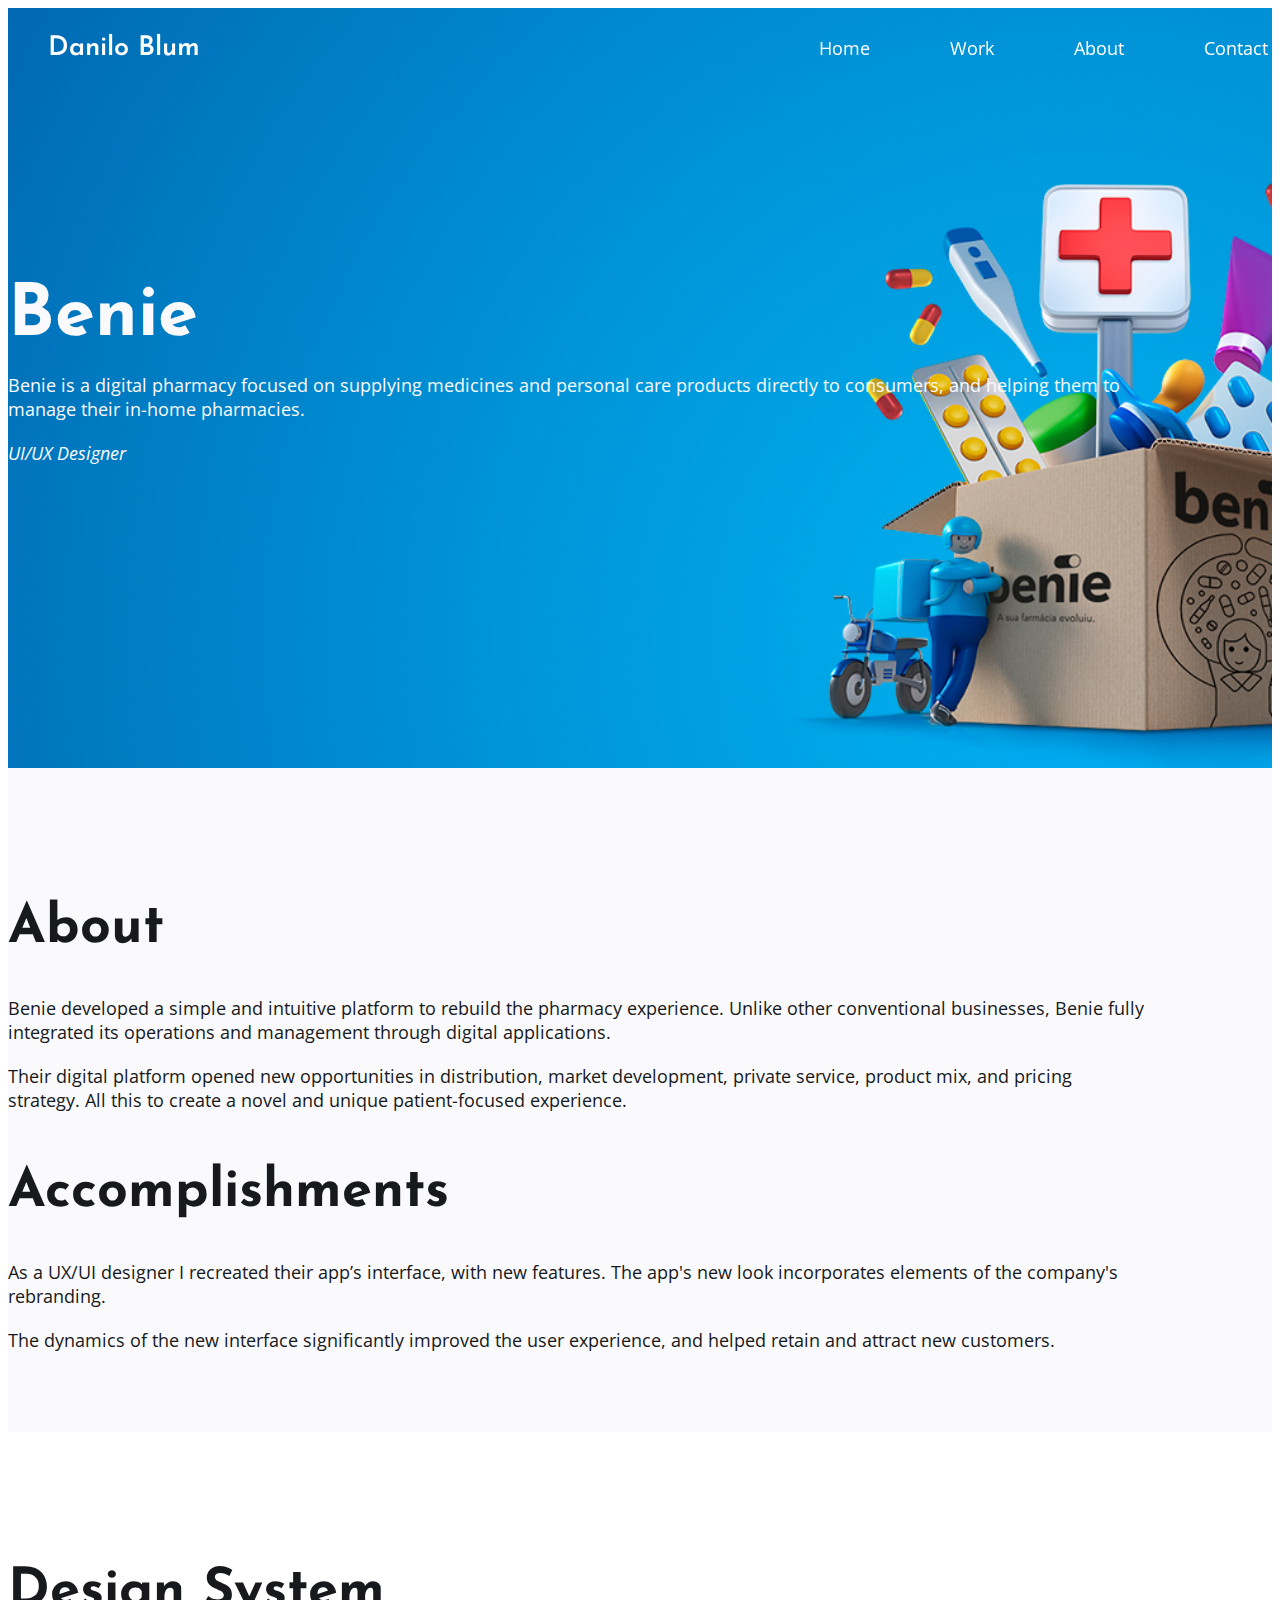
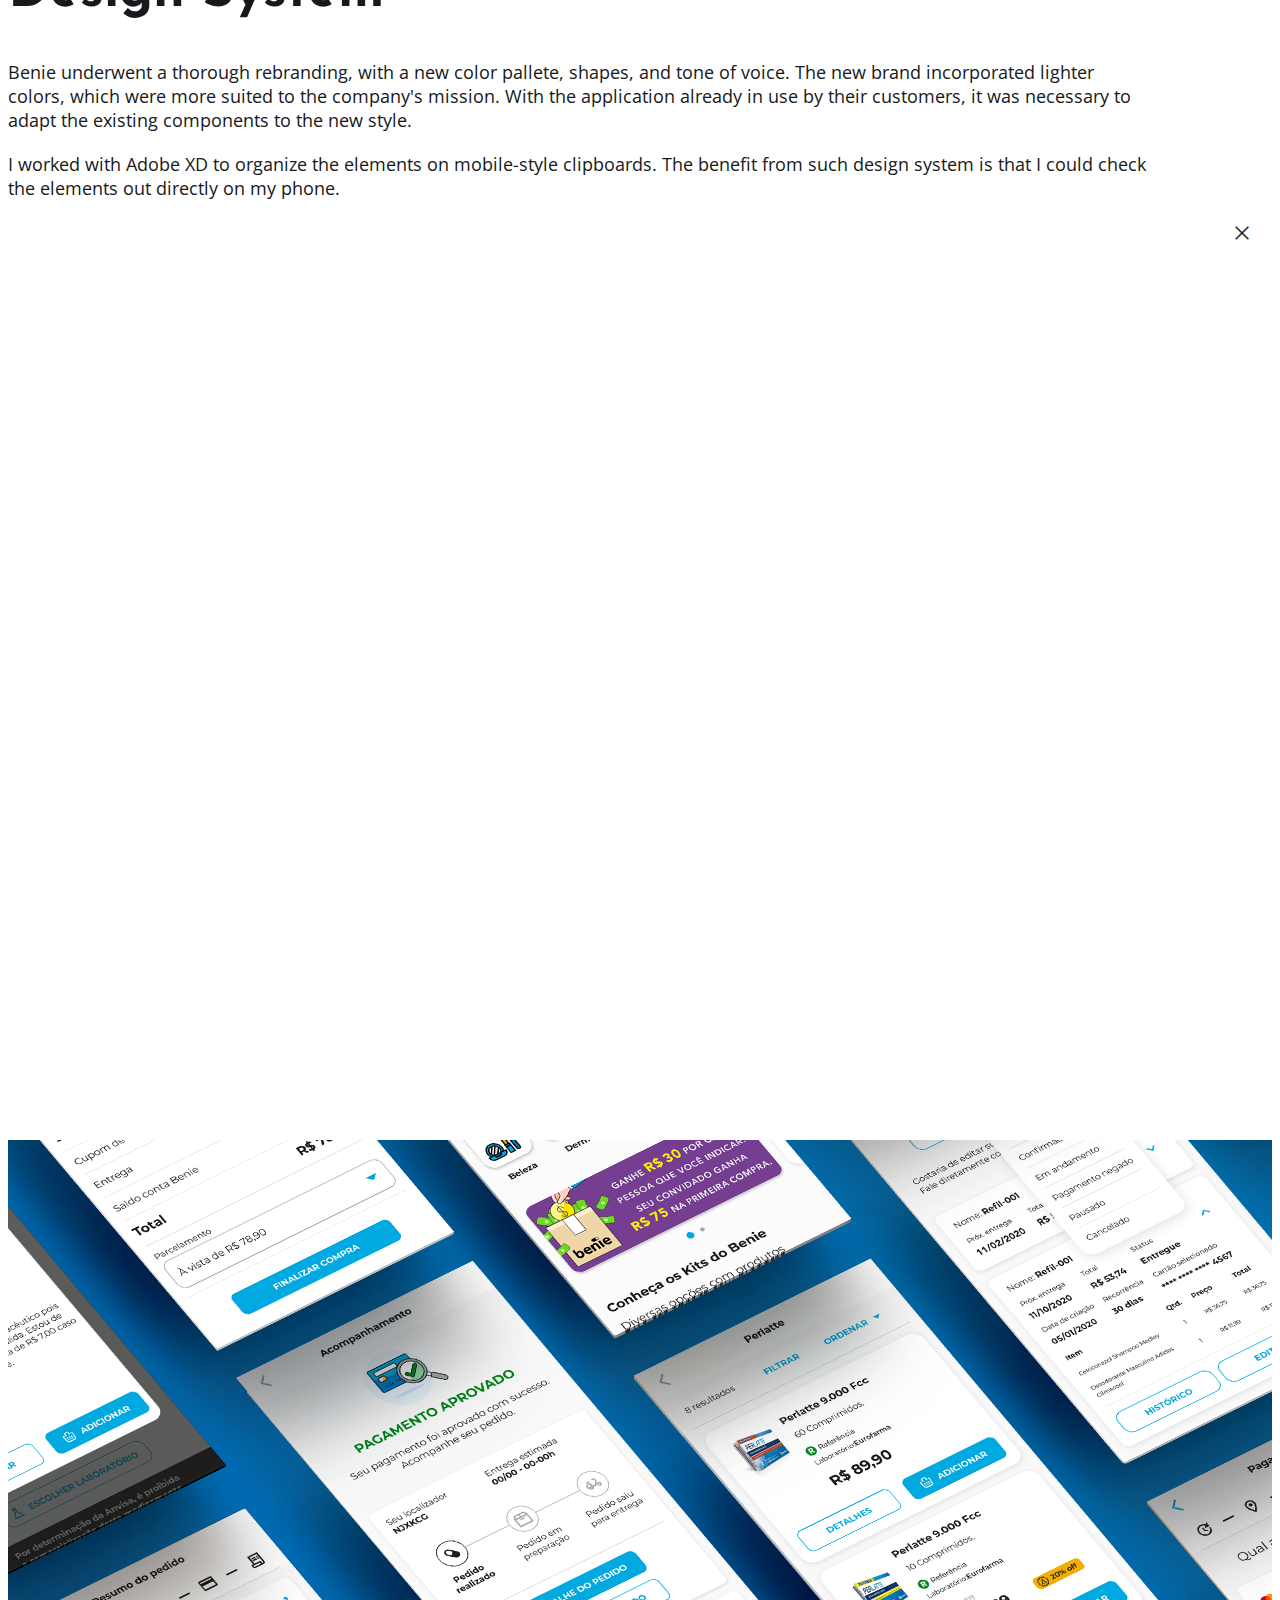
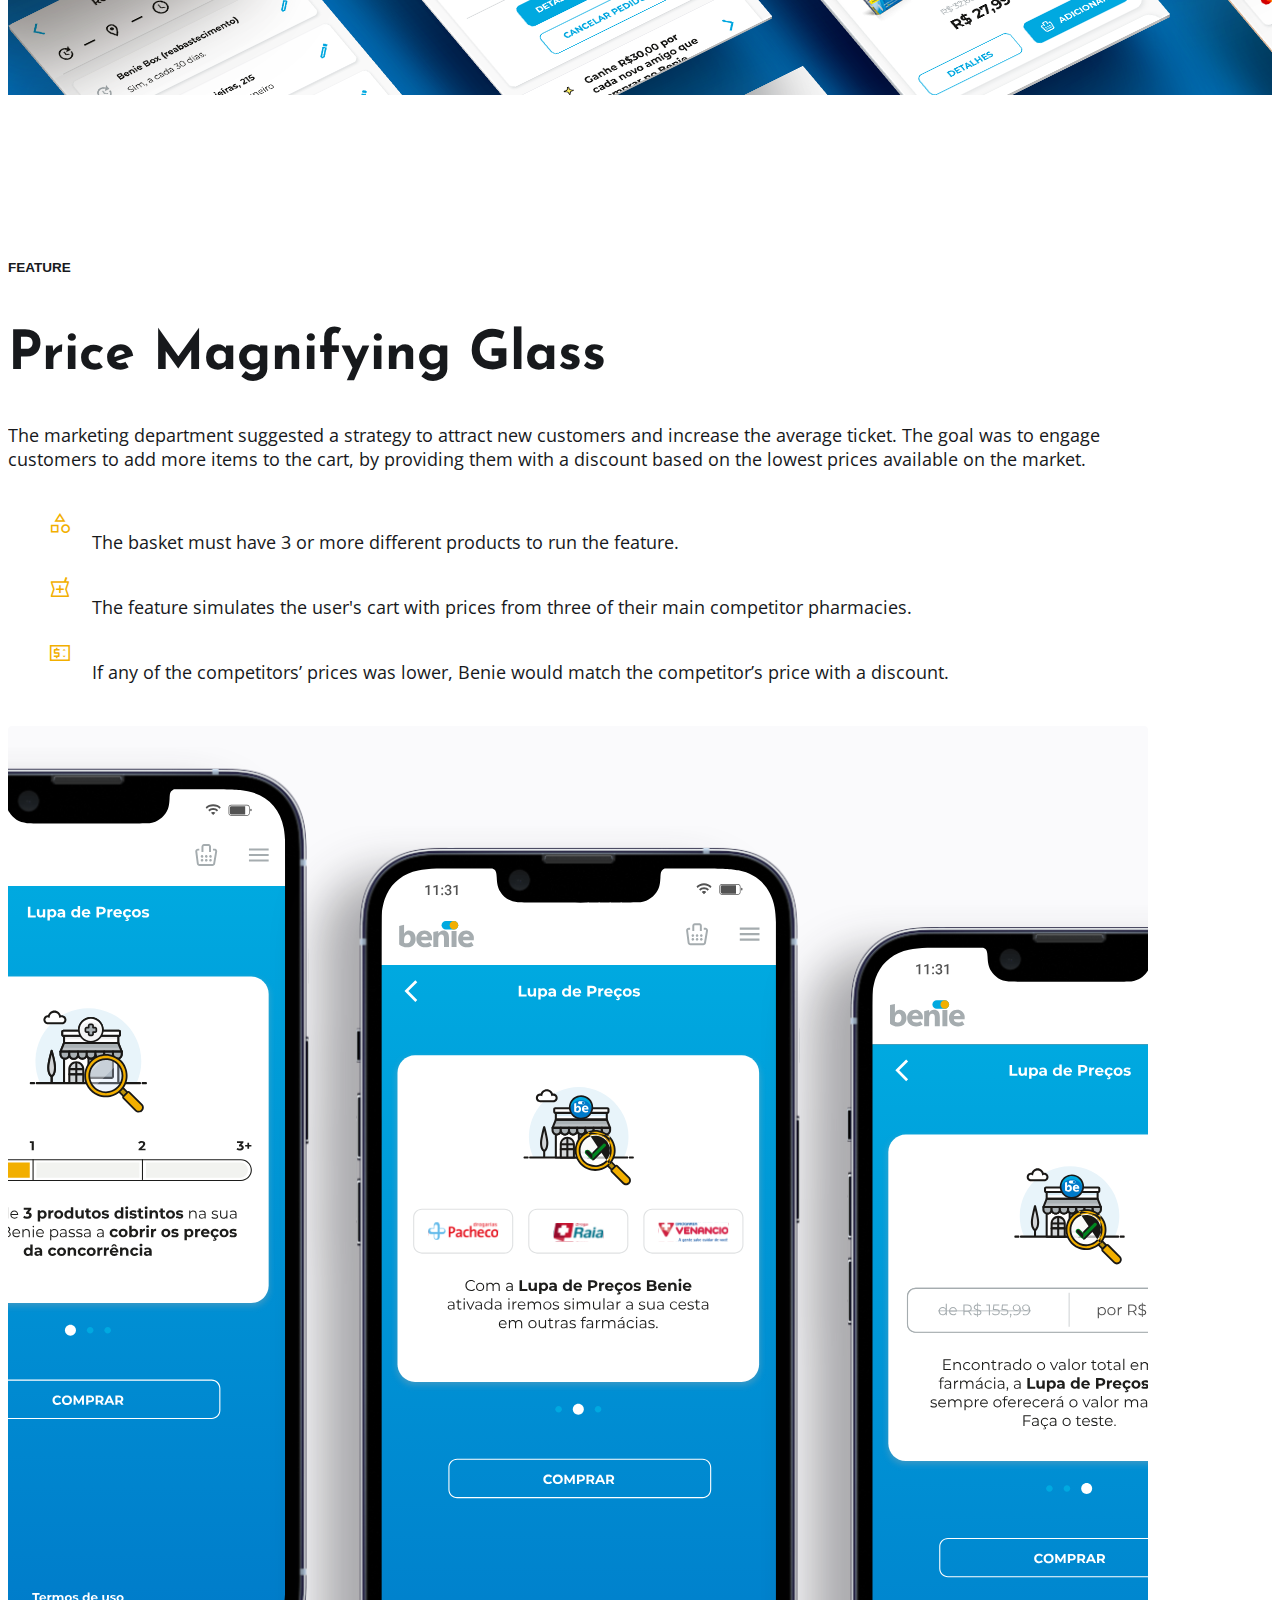
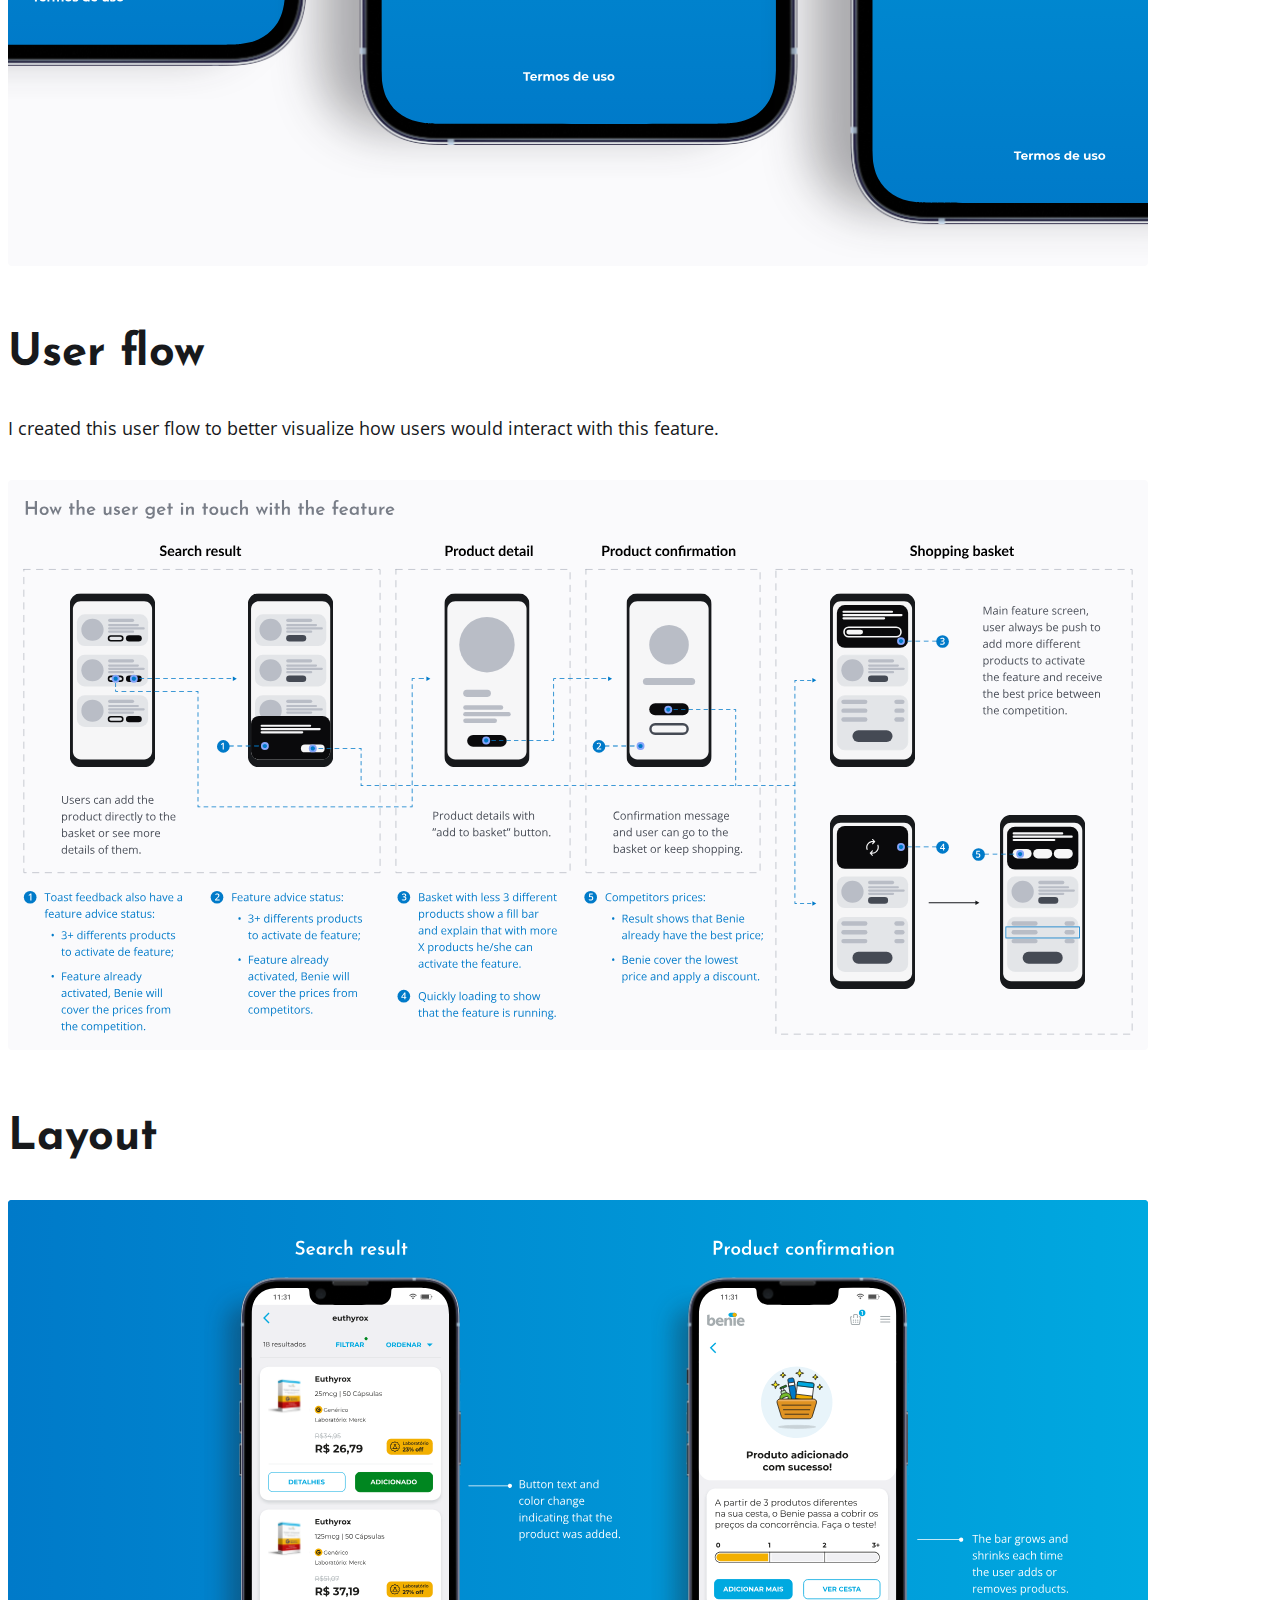
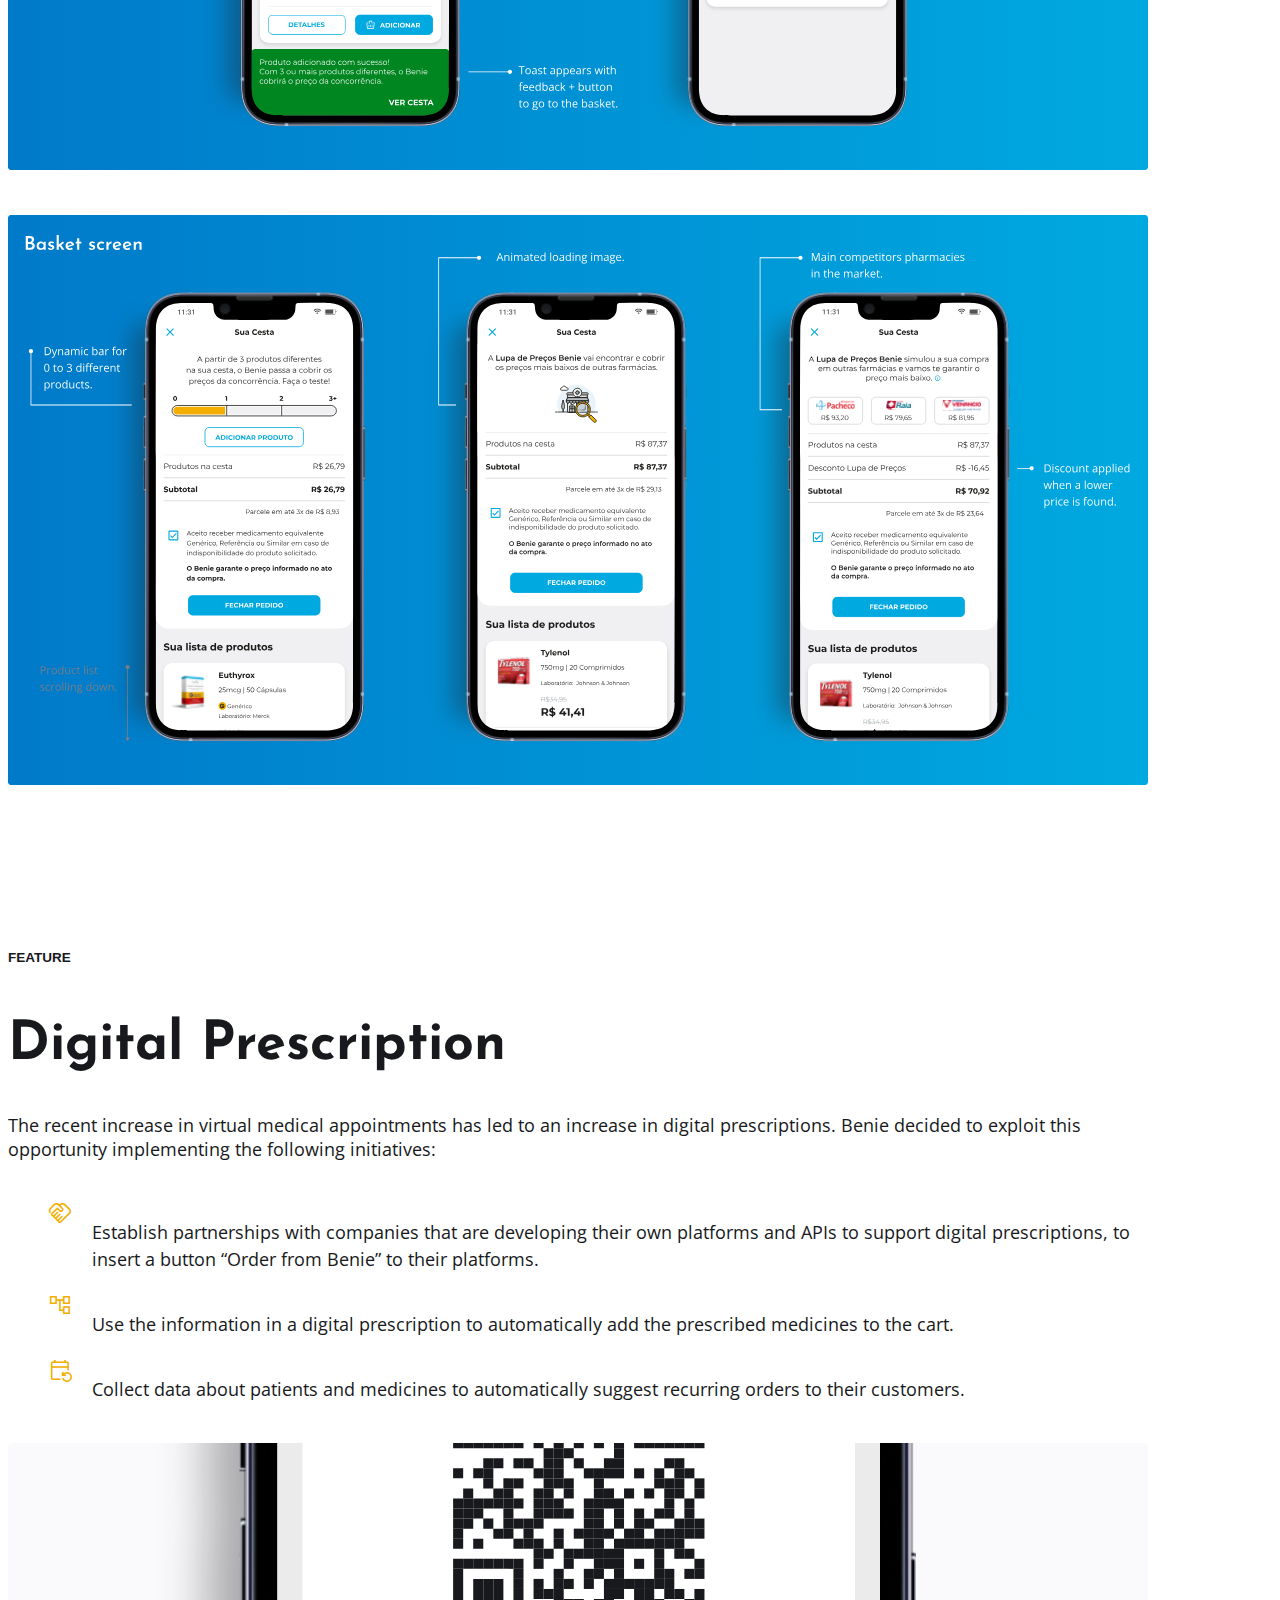
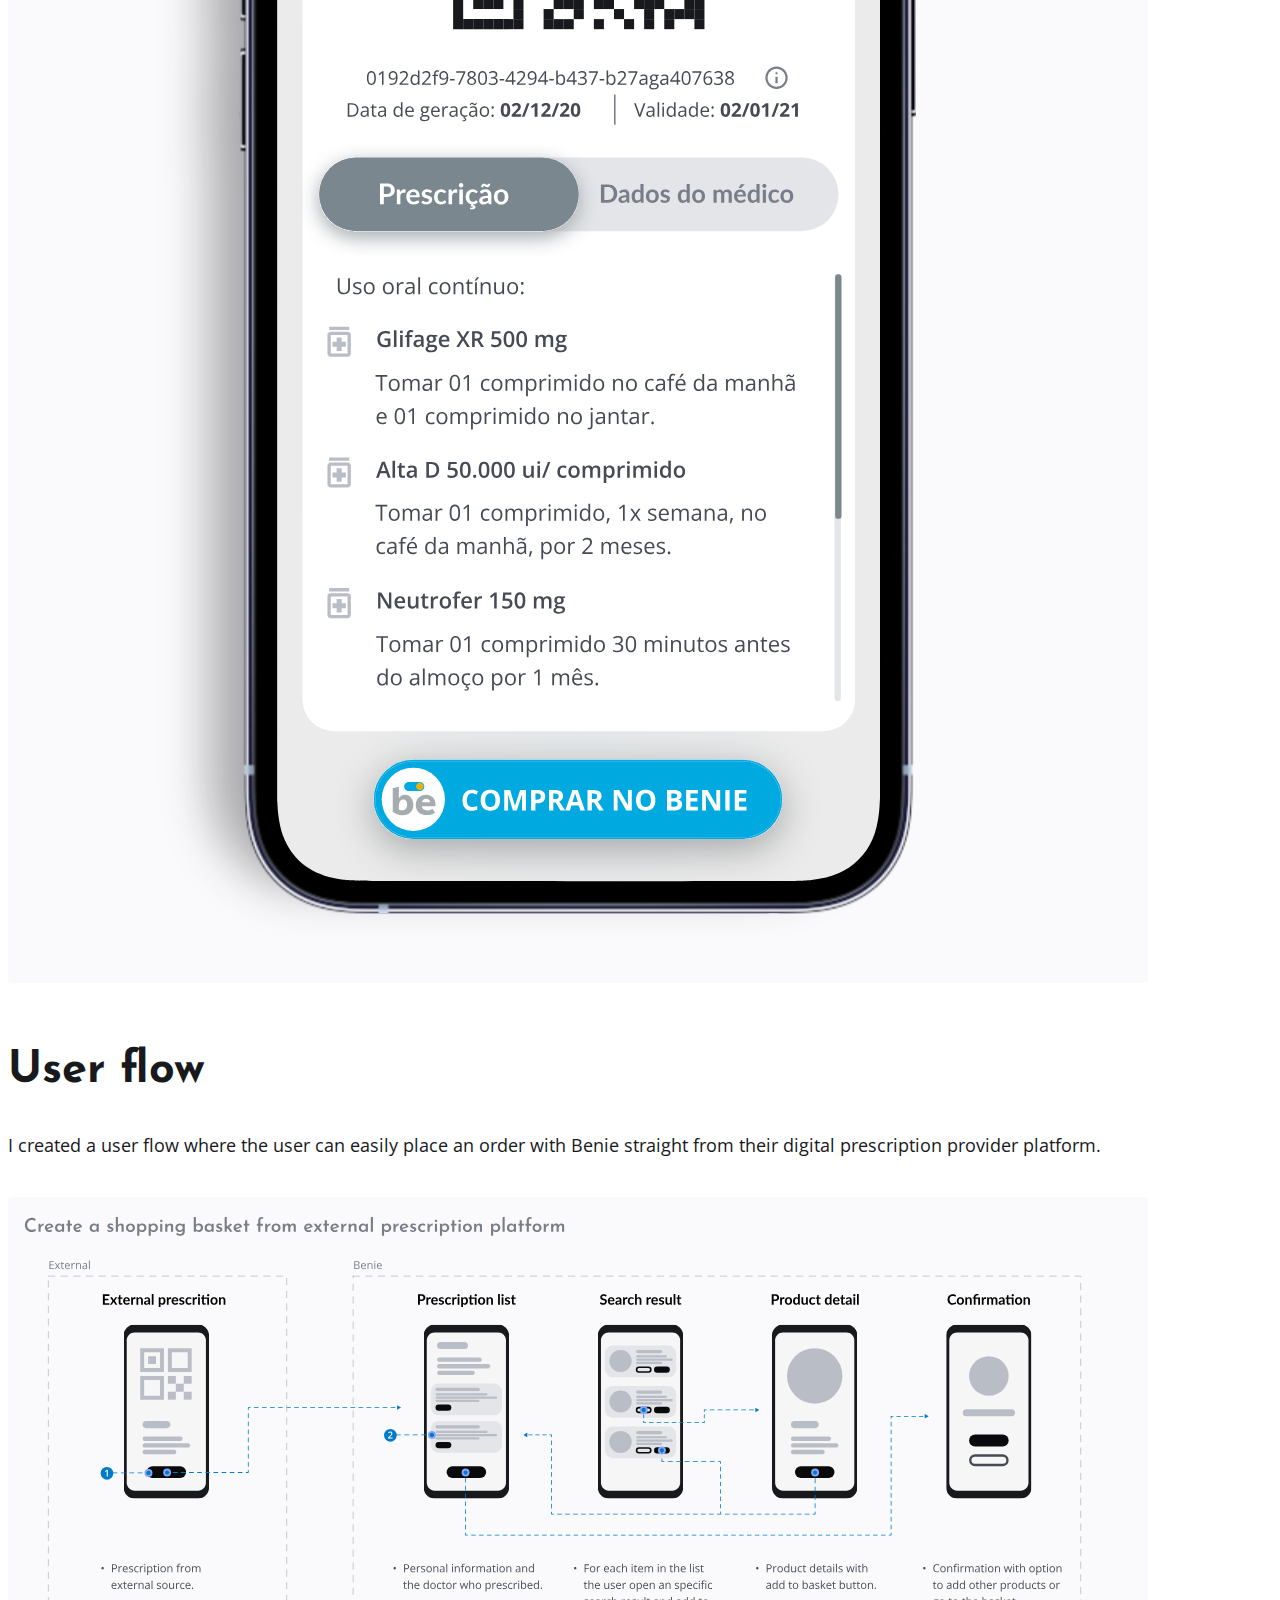
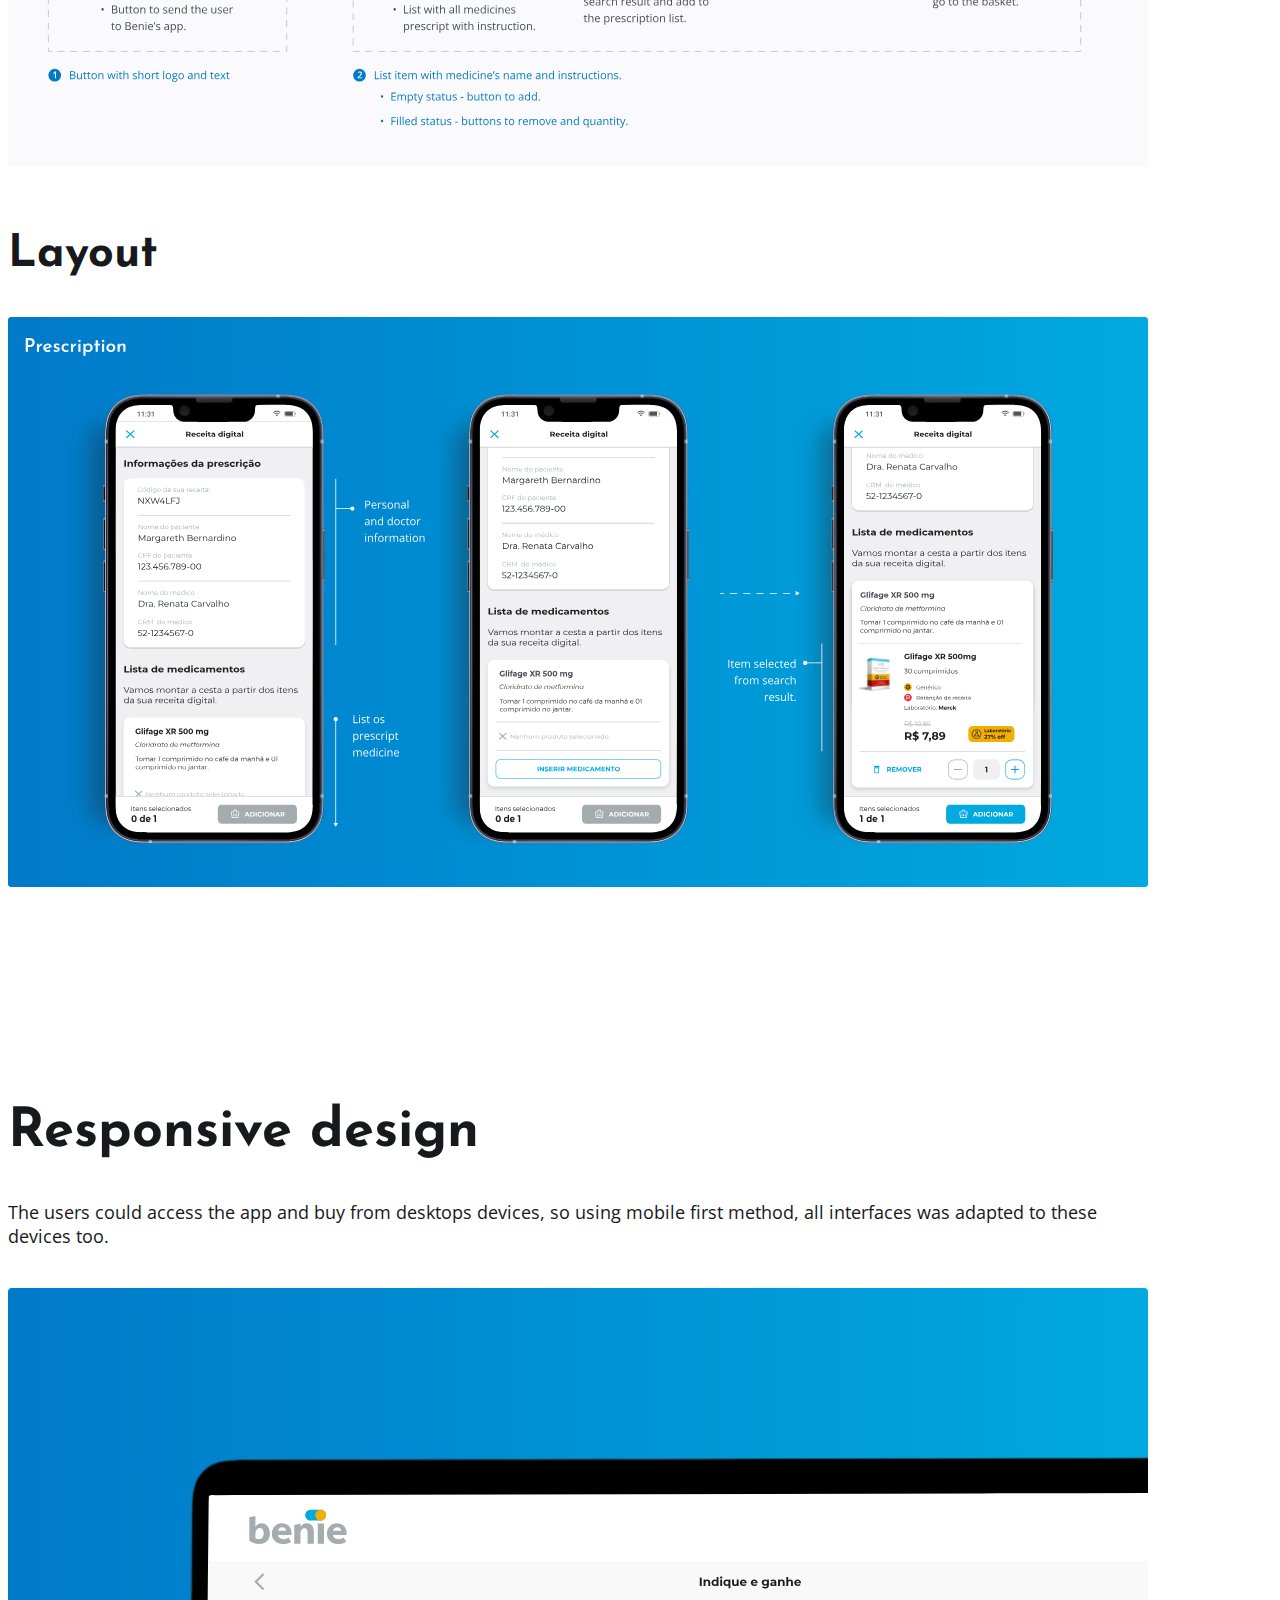
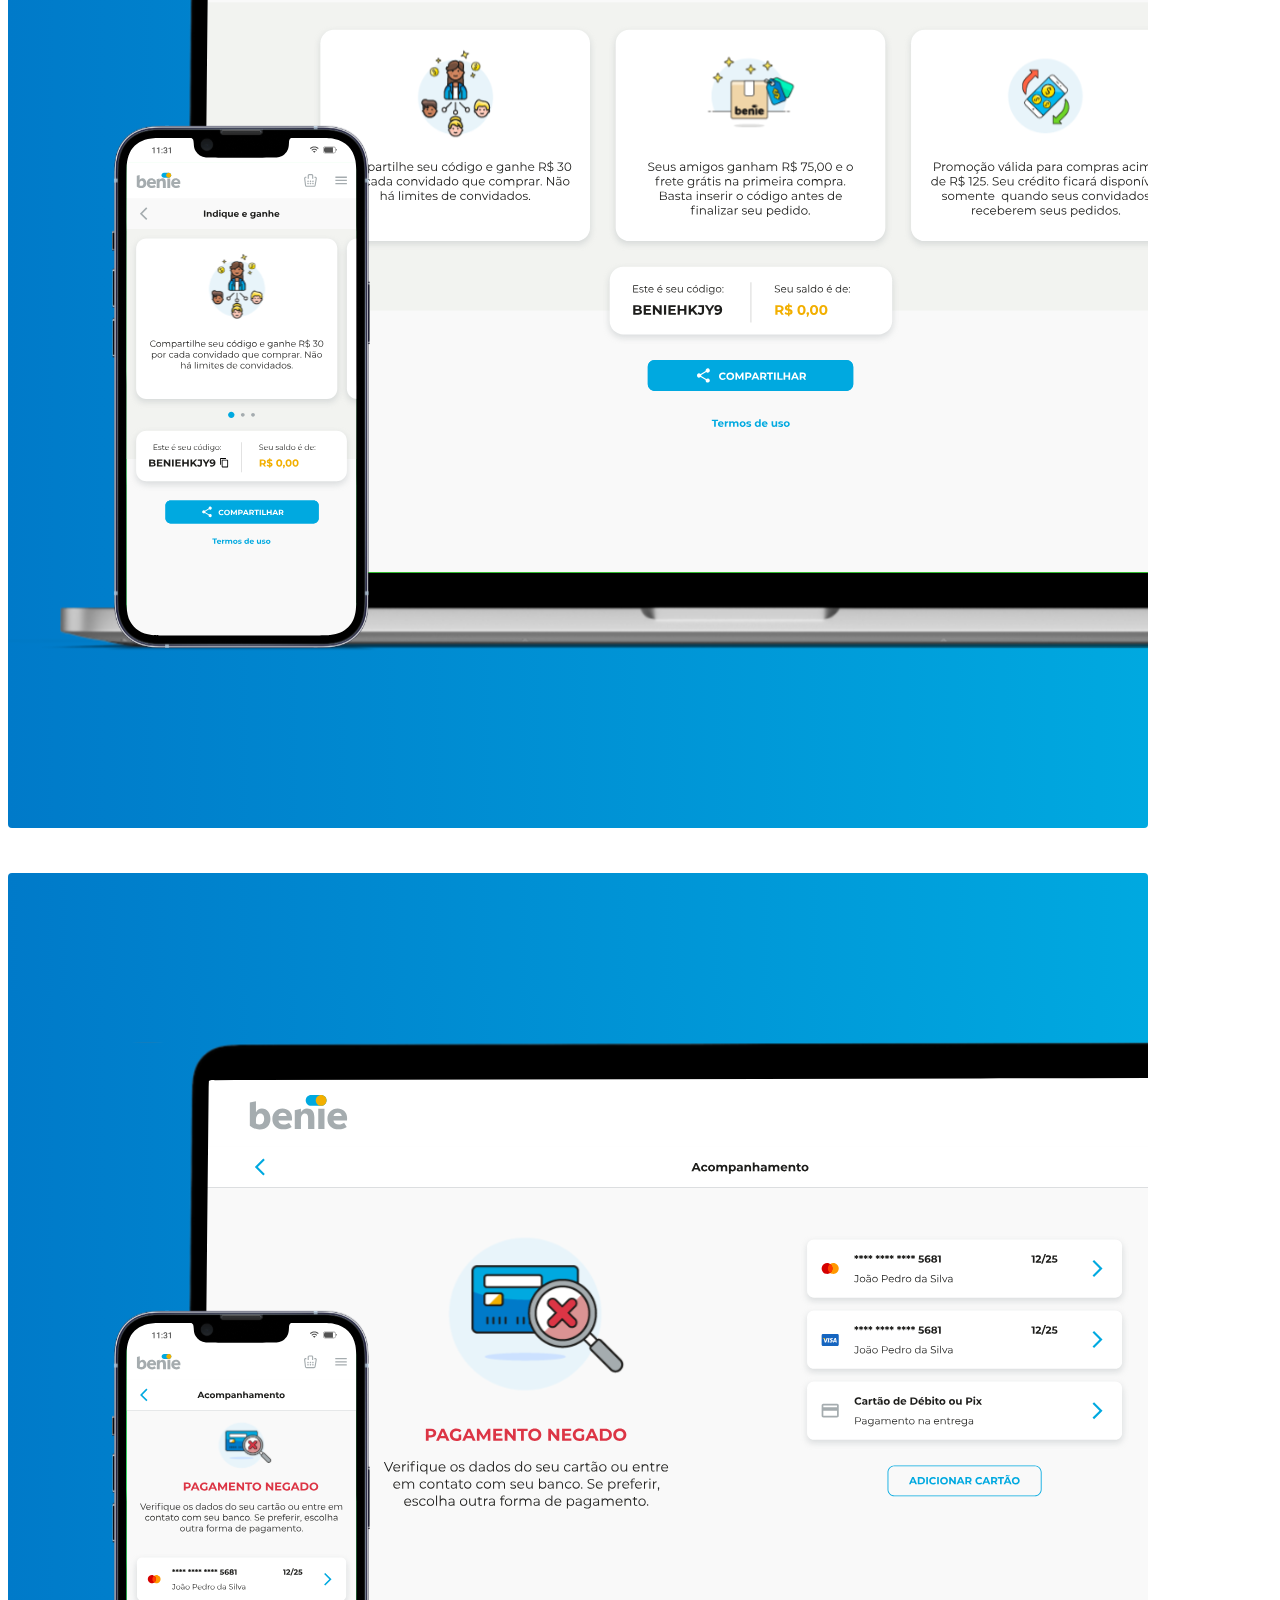
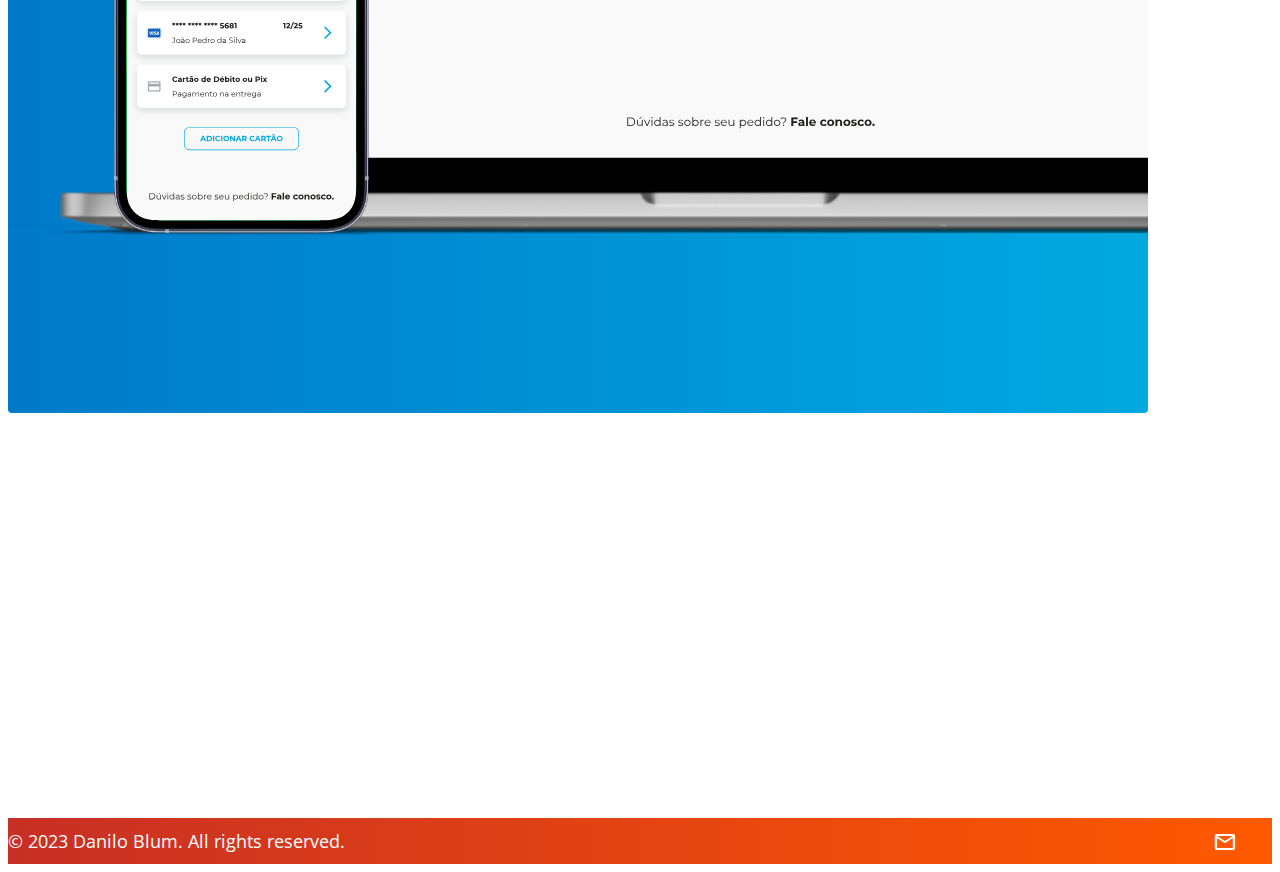
==== commit 6b54d1a2: "Home mobile, links" ====
--- a/works/benie.html
+++ b/works/benie.html
@@ -222,12 +222,12 @@
 			<section id="step-3" class="section"></section>
 			<section id="contact" class="section"></section>
 		</main>
-		<footer class="py-3 mt-4 px-5">
+		<footer class="py-3 mt-4 px-3 px-md-5">
 			<div class="footer__copyright">
 				<span>© 2023 Danilo Blum. All rights reserved.</span>
 			</div>
 
-			<div class="footer__links">
+			<div class="footer__links d-none d-md-block">
 				<a href="mailto:dnl.blm@gmail.com" class="mr-3"><span class="material-symbols-outlined">email</span></a>
 				<a class="" href="https://www.linkedin.com/in/daniloblum/" target="_blank"><img src="../images/linkedin-icon-white.svg" alt="" /></a>
 			</div>
--- a/css/font.css
+++ b/css/font.css
@@ -104,3 +104,6 @@
 	color: var(--color-text-link-hover);
 	text-decoration: underline;
 }
+a:-webkit-any-link:focus-visible {
+	outline: 3px dashed black;
+}
--- a/css/color.css
+++ b/css/color.css
@@ -25,7 +25,7 @@
 
 	/* Work => Benie */
 	--color-benie-blue: #00a9e0;
-	--color-benie-blue-dark: #00a9e0;
+	--color-benie-blue-dark: #007ac9;
 	--color-benie-gradient: linear-gradient(90deg, var(--color-benie-blue-dark), var(--color-benie-blue));
 	--color-benie-yellow: #f2af00;
 
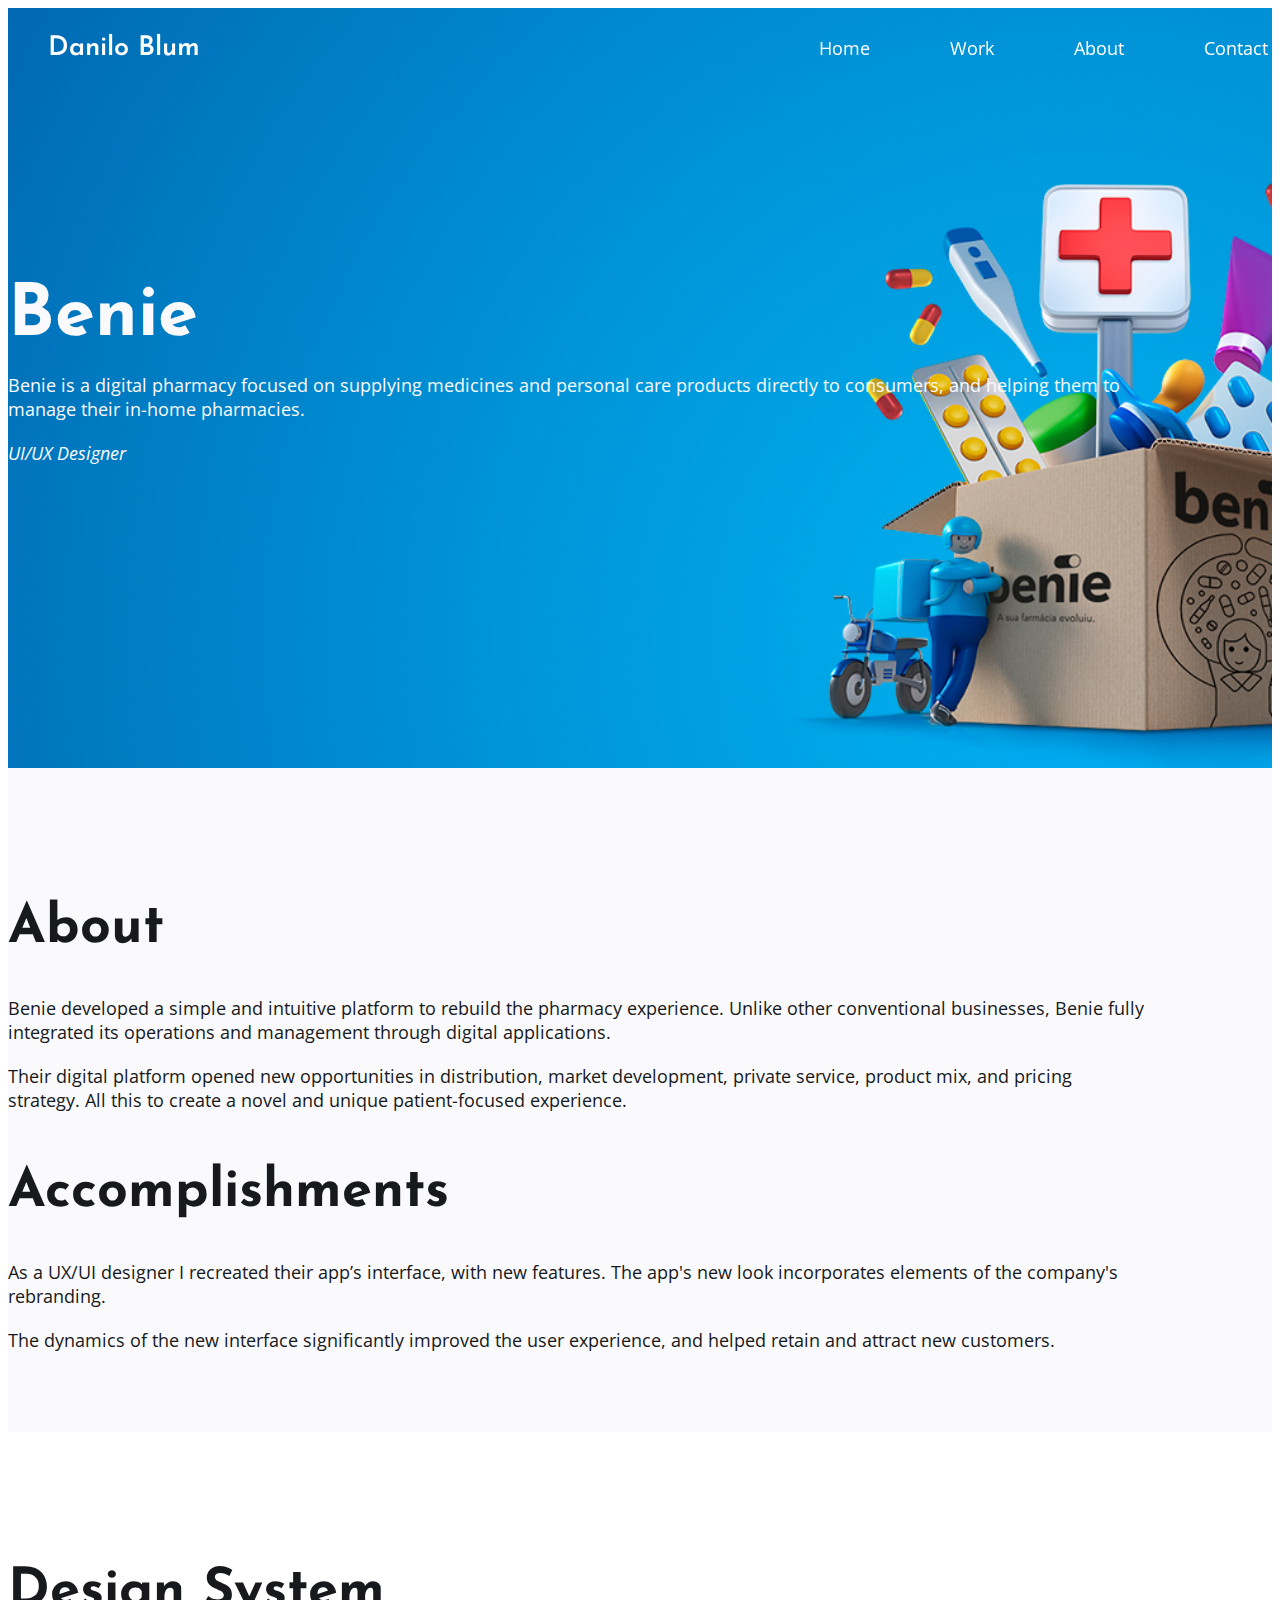
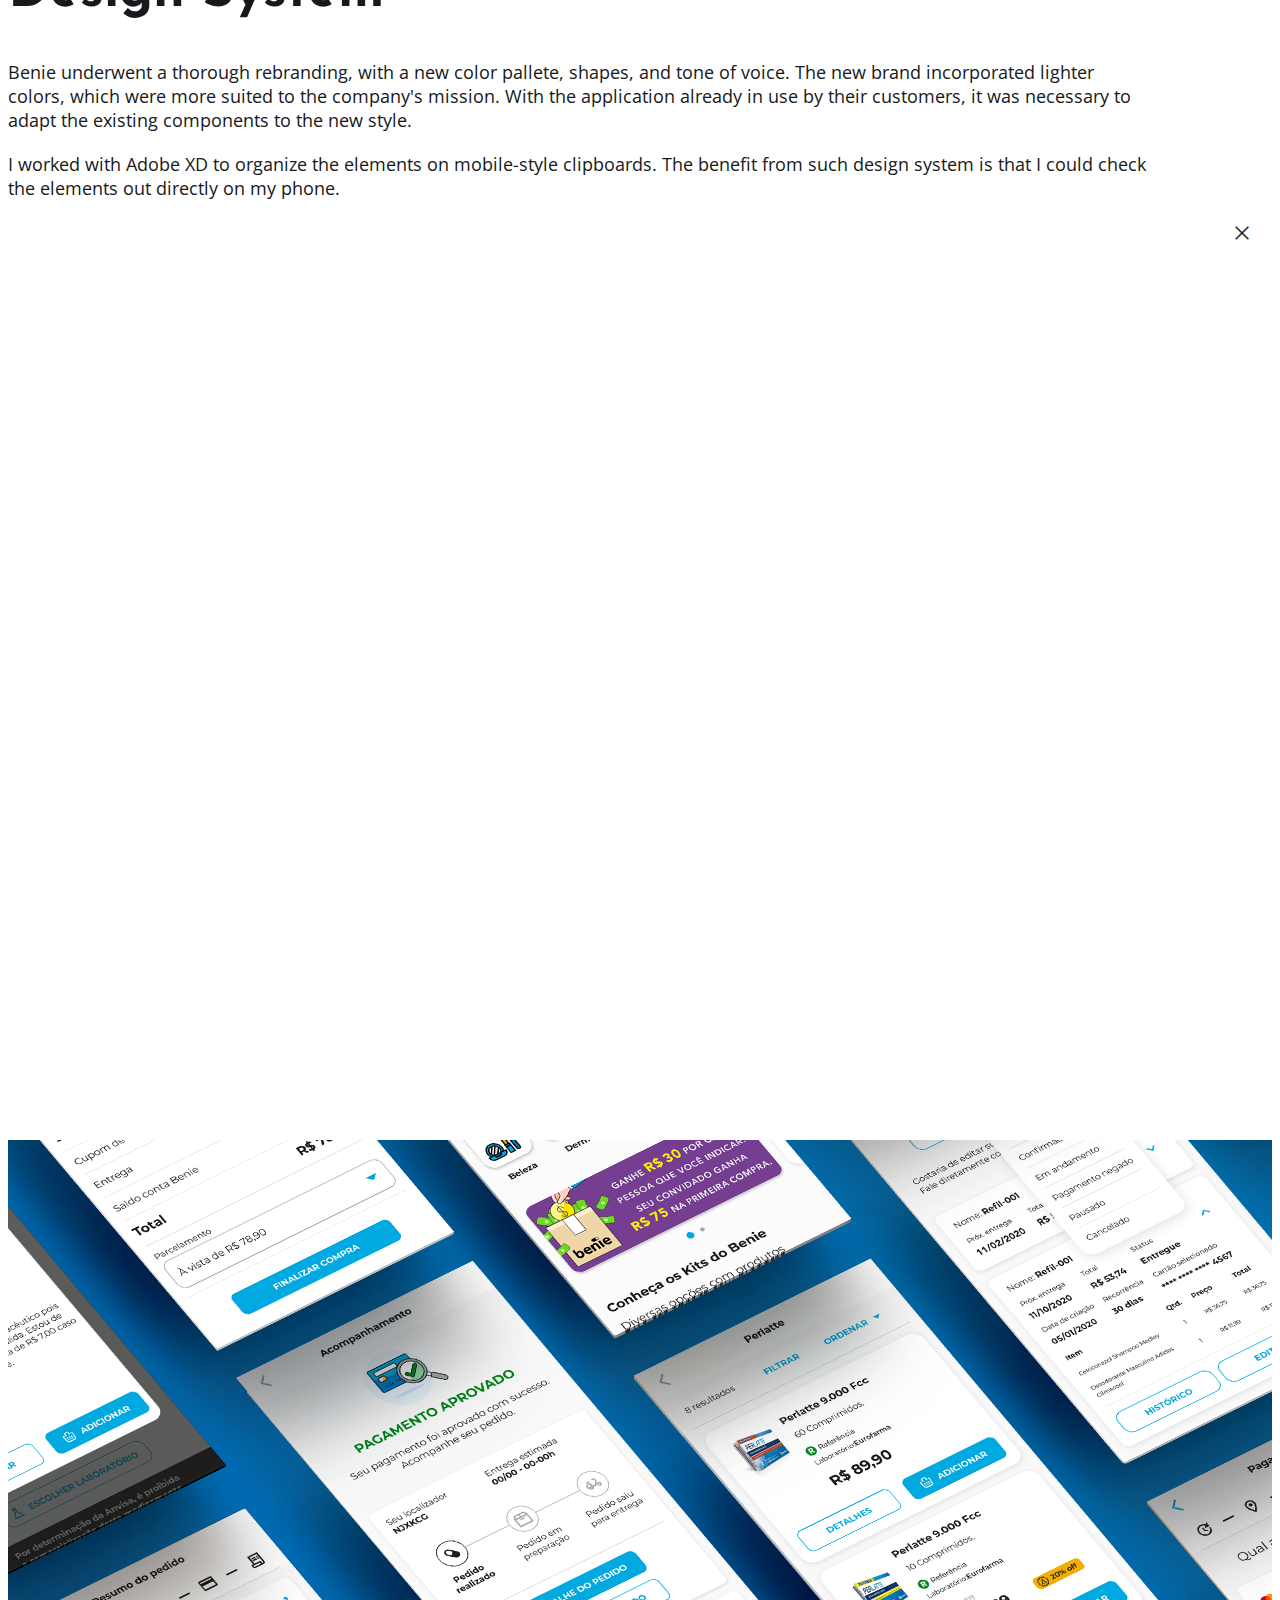
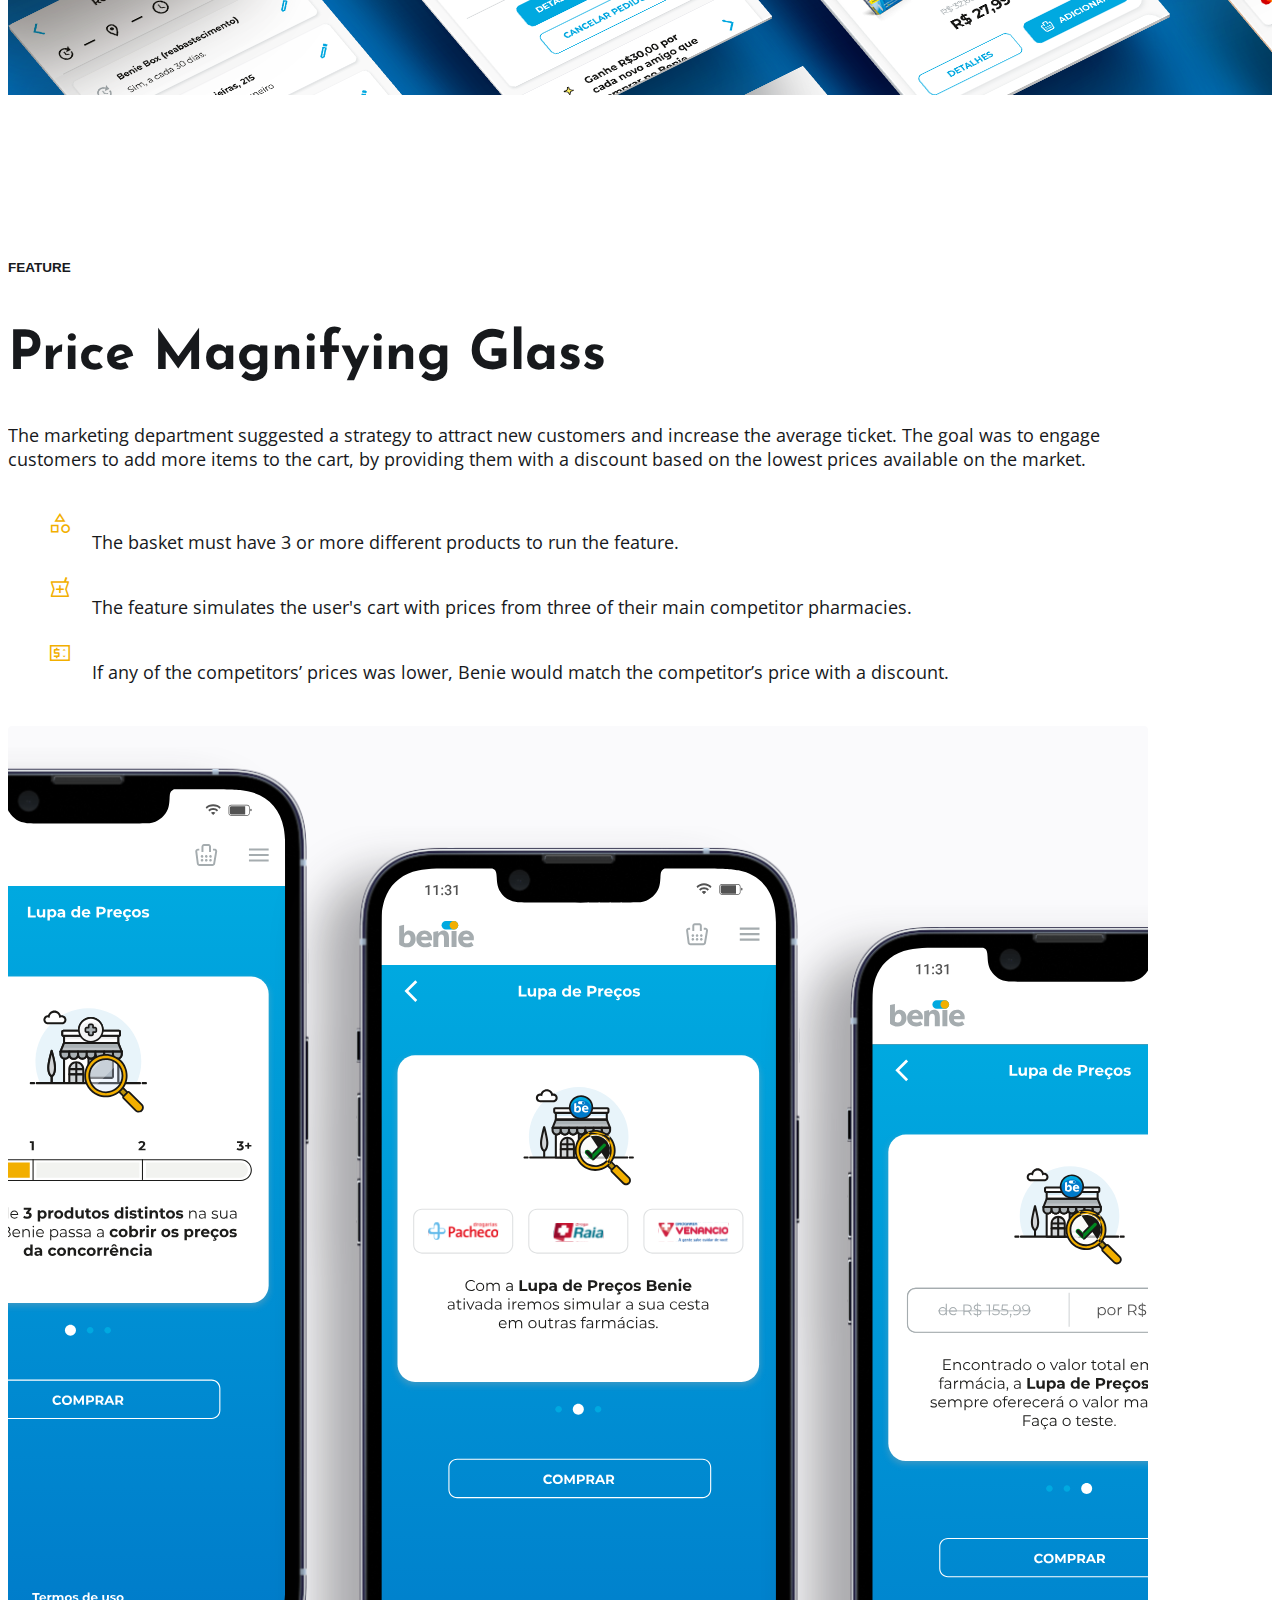
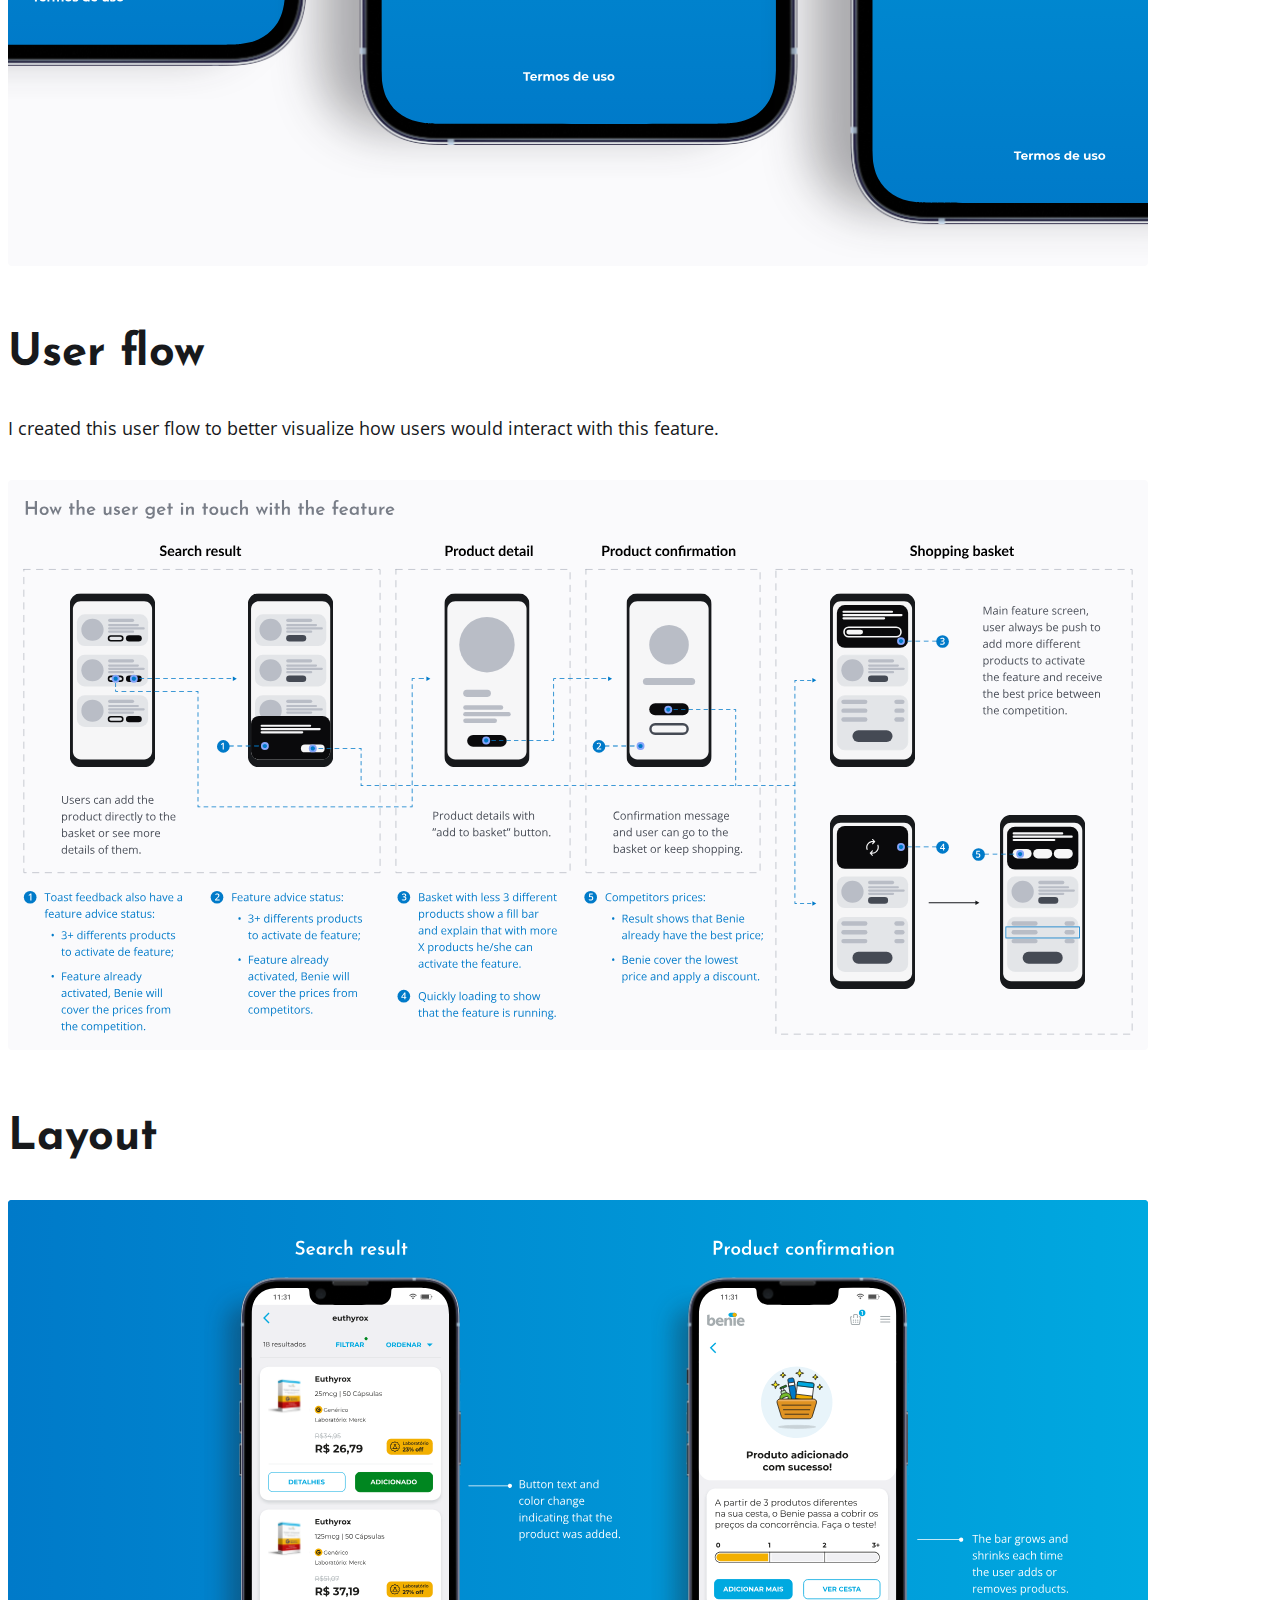
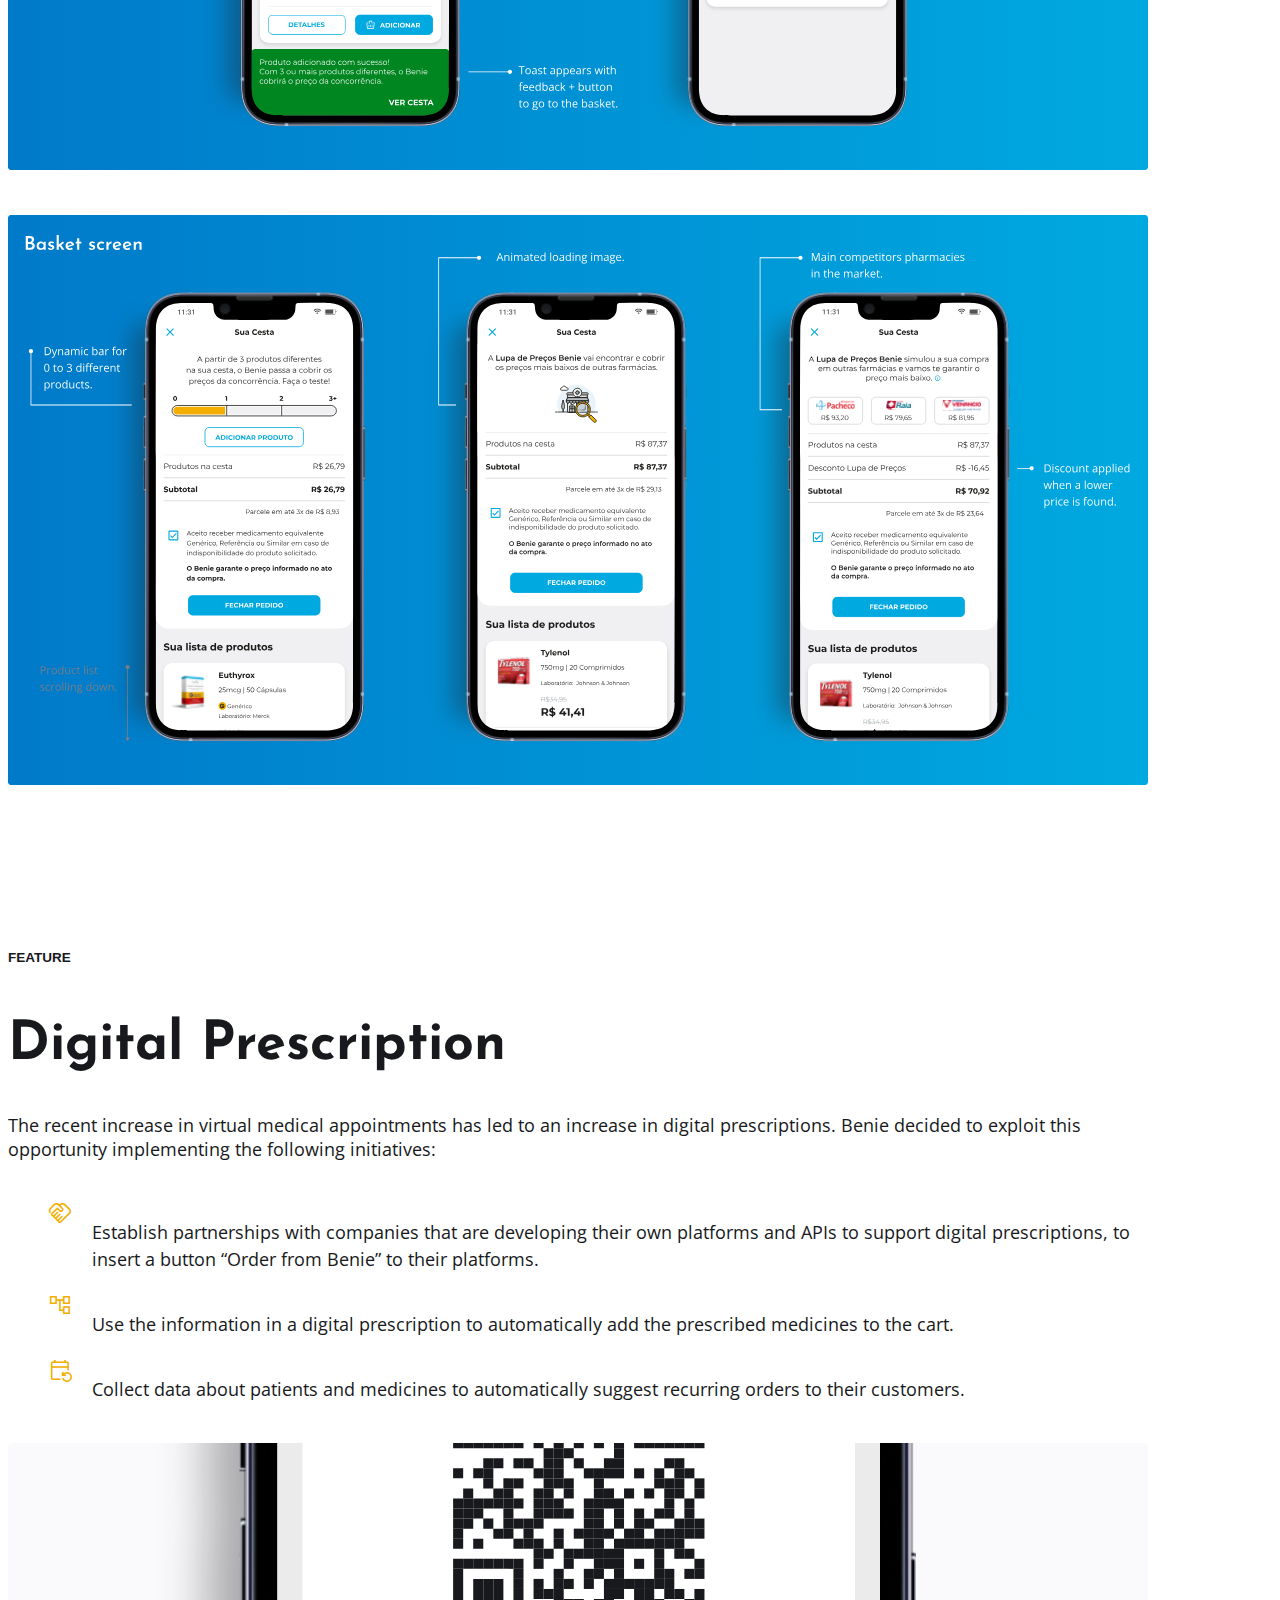
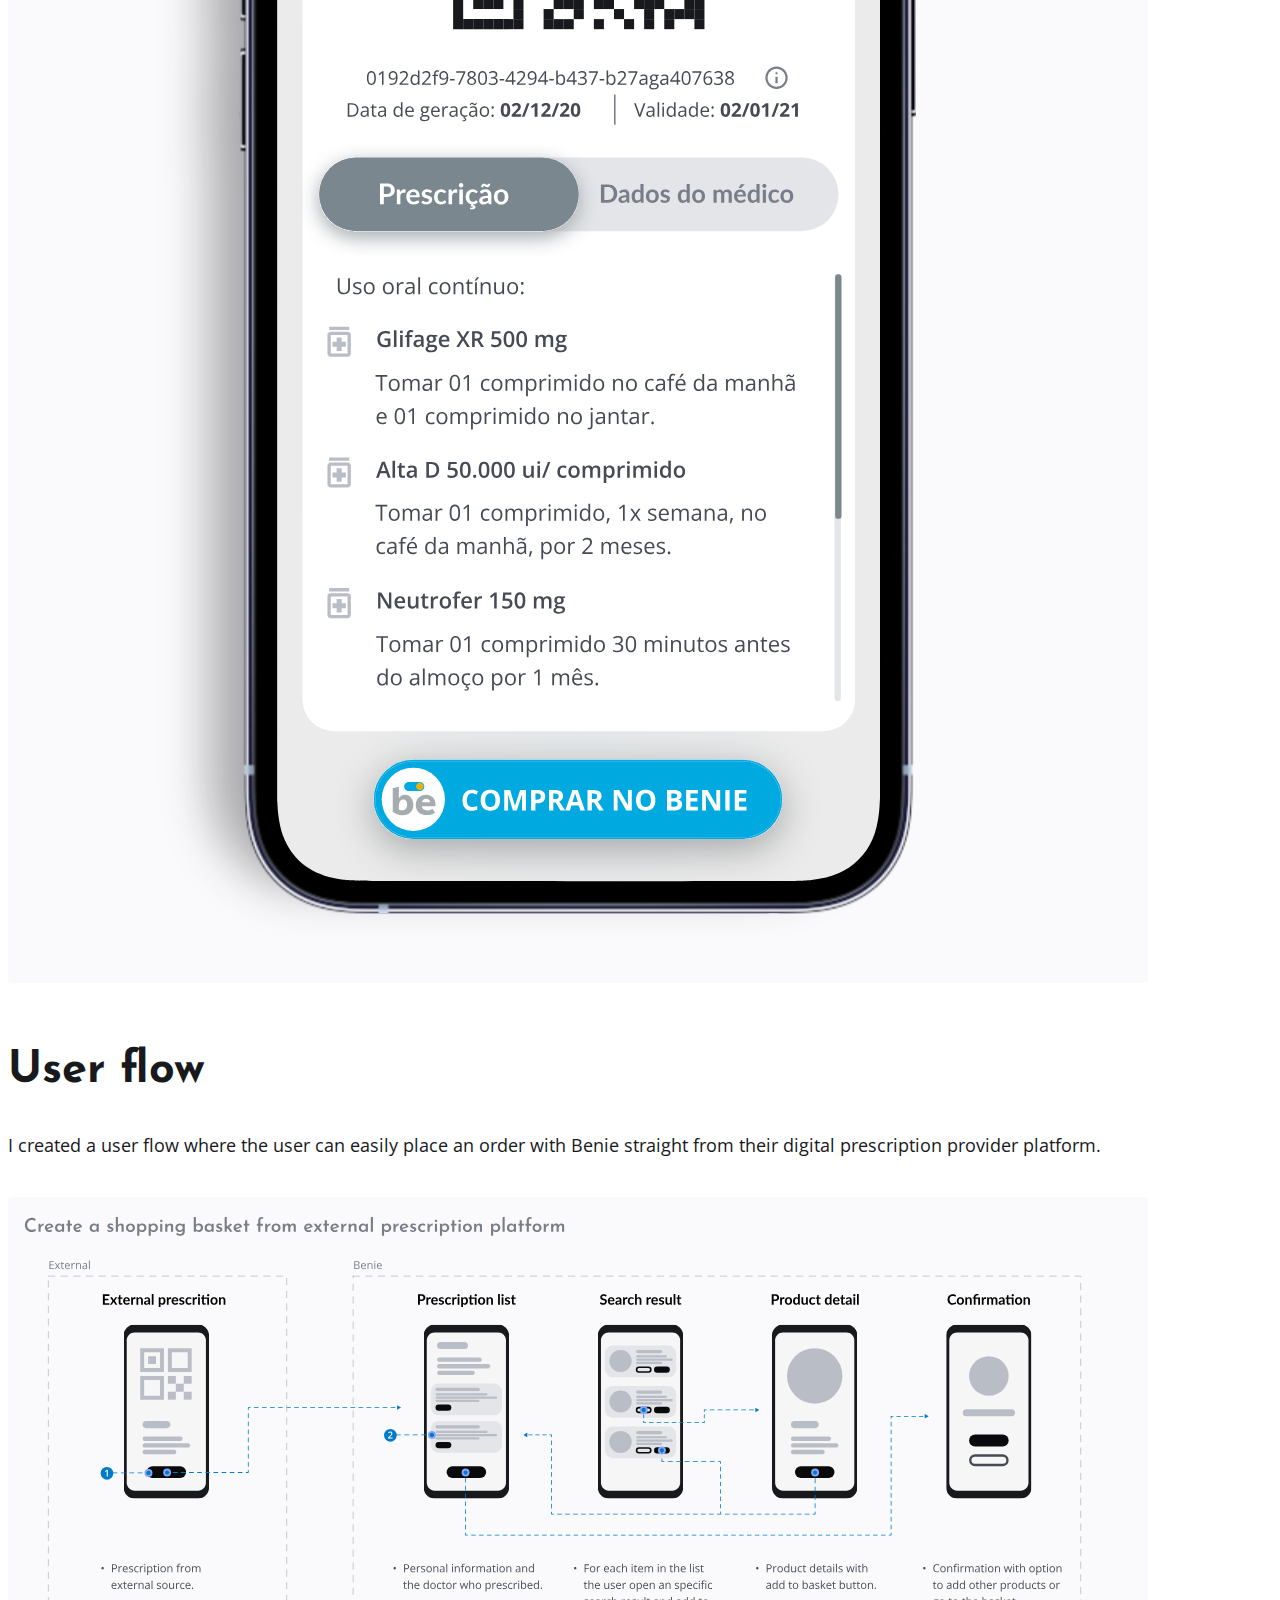
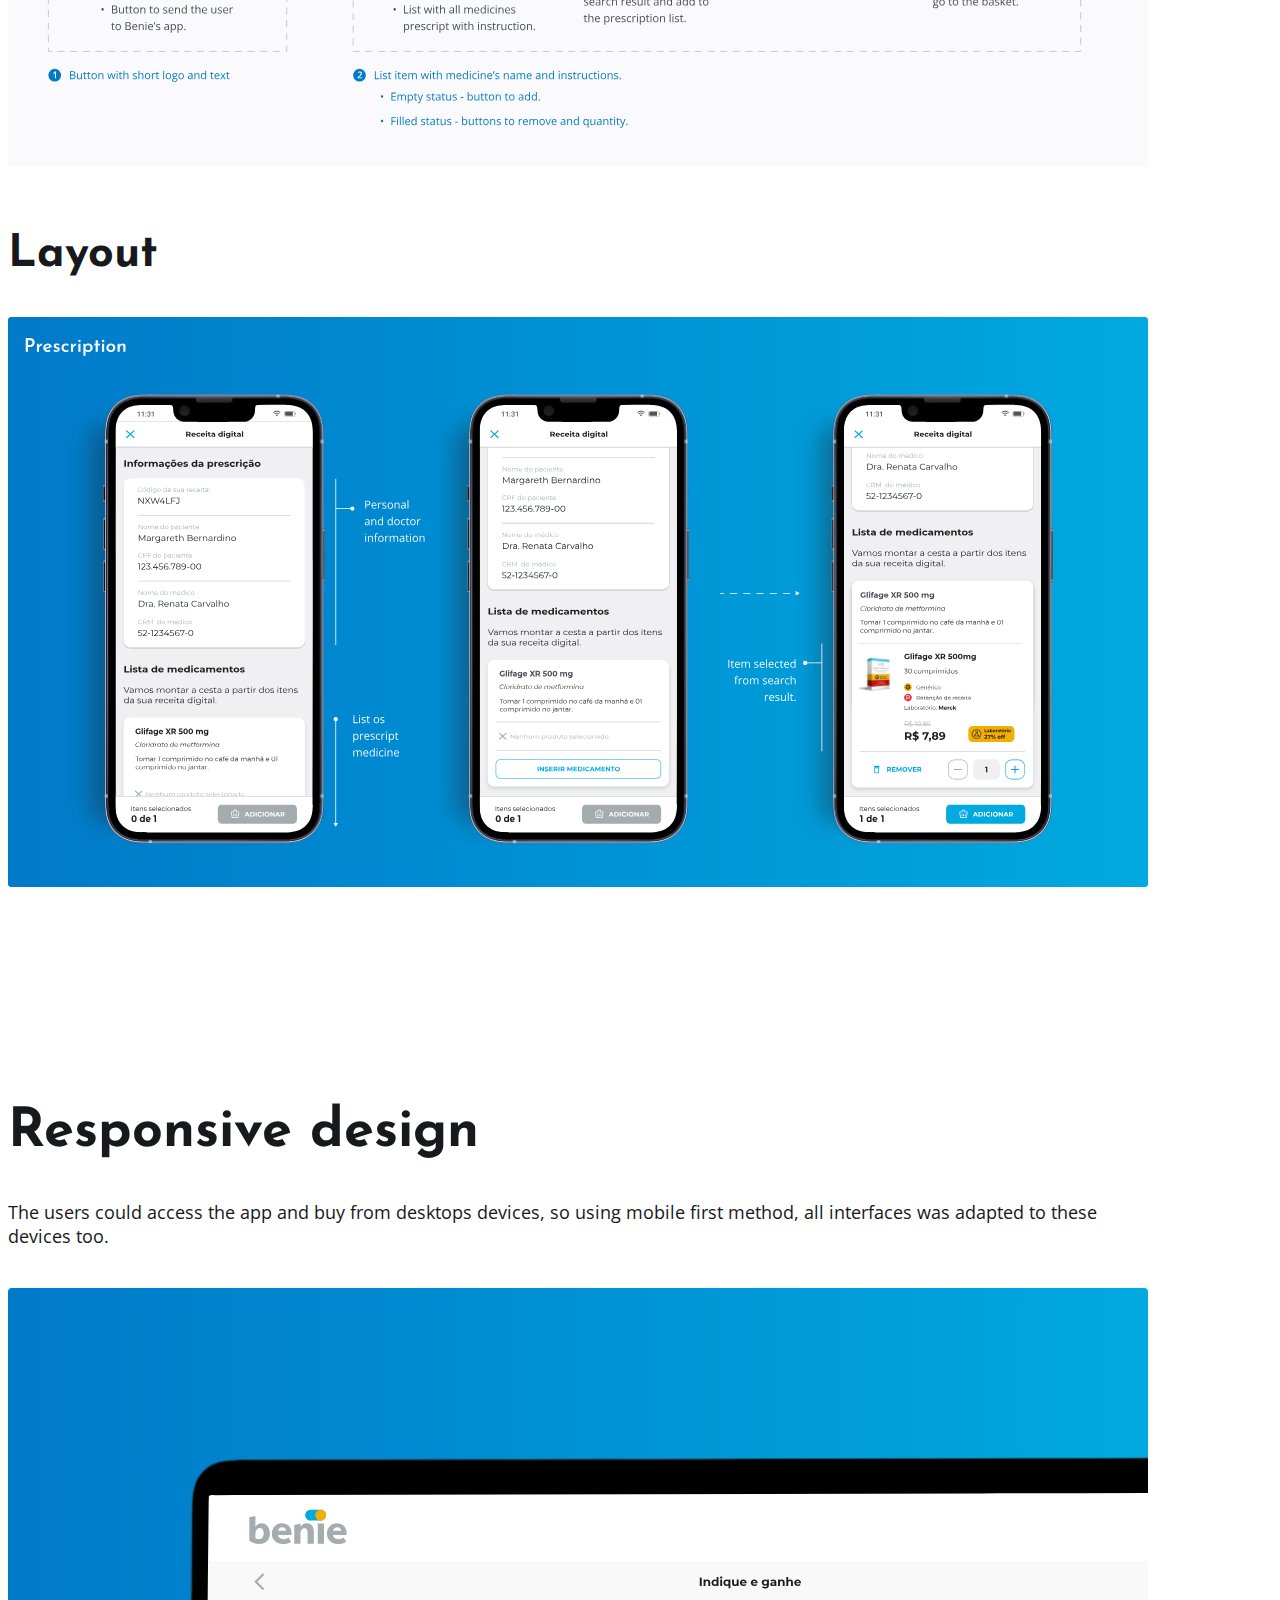
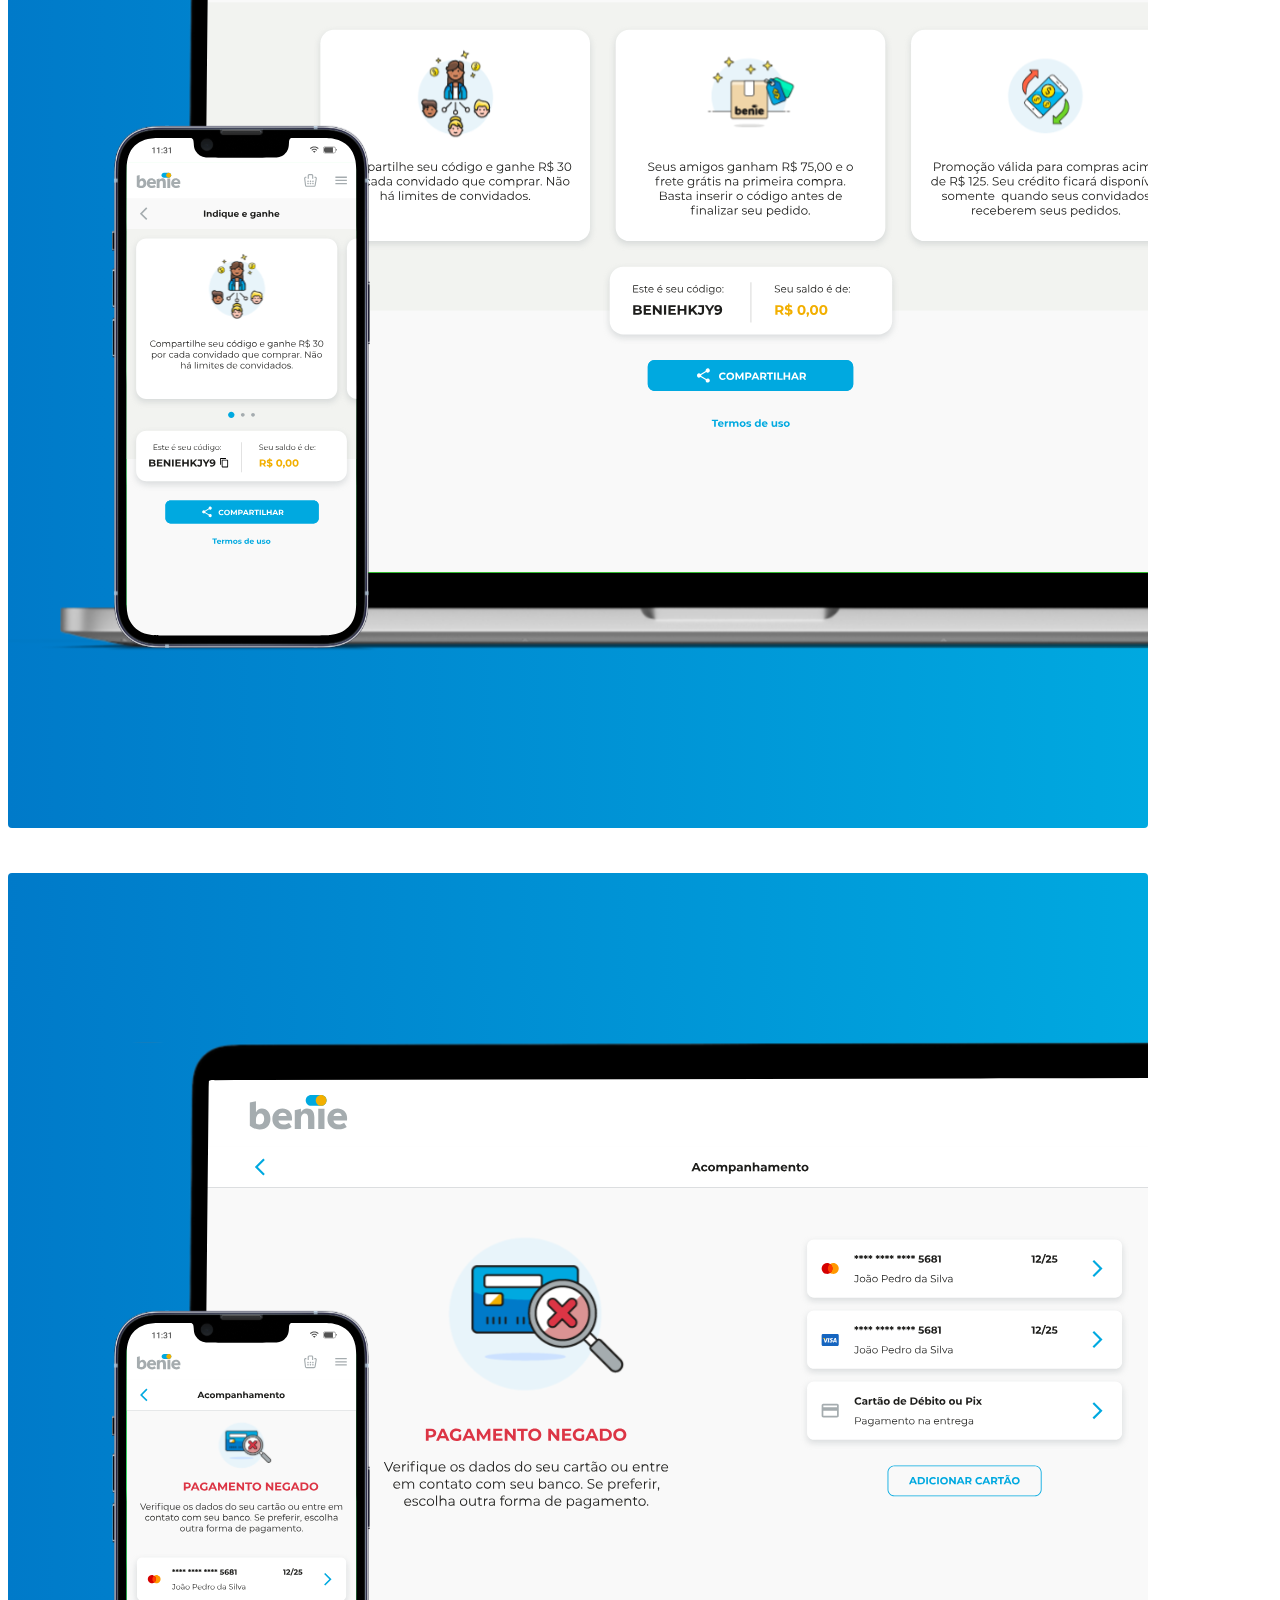
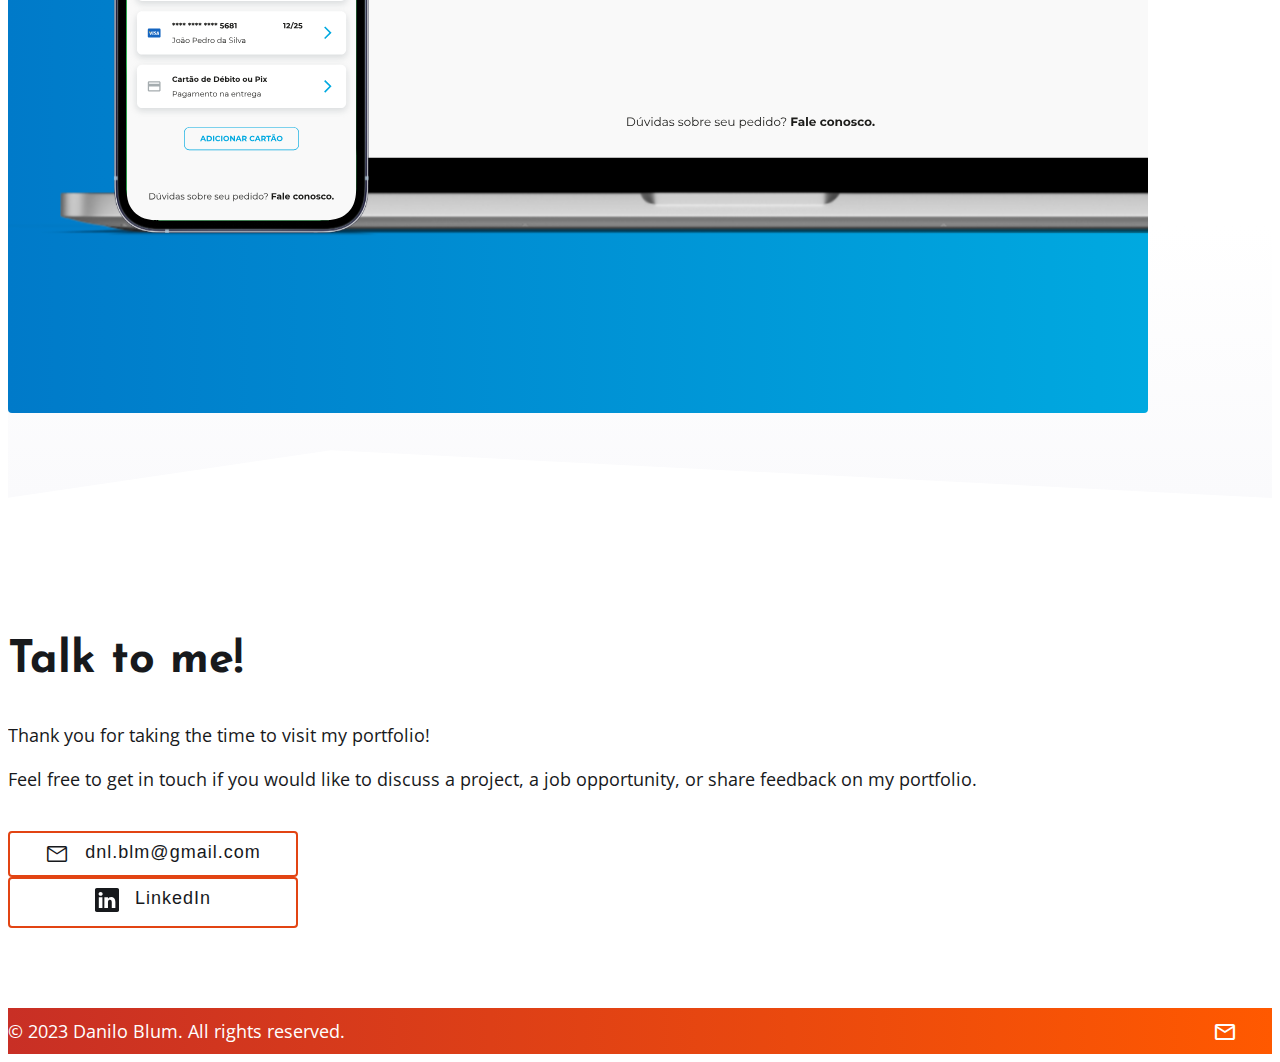
==== commit a9213fdd: "Ajustes texto, links na home e contact nas páginas internas" ====
--- a/works/benie.html
+++ b/works/benie.html
@@ -18,6 +18,8 @@
 		<link rel="stylesheet" href="../css/color.css" />
 		<link rel="stylesheet" href="../css/header.css" />
 		<link rel="stylesheet" href="../css/footer.css" />
+		<link rel="stylesheet" href="../css/buttons.css" />
+		<link rel="stylesheet" href="../css/contact.css" />
 		<link rel="stylesheet" href="../css/work/title.css" />
 		<link rel="stylesheet" href="../css/work/info.css" />
 		<link rel="stylesheet" href="../css/work/image-example.css" />
@@ -202,9 +204,9 @@
 					</div>
 				</div>
 			</section>
-			<section id="topic-4" class="section">
+			<section id="topic-4" class="section section-contact__bg">
 				<div class="container justify-content-center justify-content-lg-start">
-					<div class="row justify-content-center justify-content-lg-start">
+					<div class="row justify-content-center justify-content-lg-start mb-5">
 						<div class="col-11 col-md-10 col-lg-10">
 							<h3>Responsive design</h3>
 							<p>The users could access the app and buy from desktops devices, so using mobile first method, all interfaces was adapted to these devices too.</p>
@@ -218,9 +220,67 @@
 					</div>
 					<!-- </div> -->
 				</div>
-			</section>
-			<section id="step-3" class="section"></section>
-			<section id="contact" class="section"></section>
+				<div class="shape-divider-about-bottom">
+					<svg data-name="Layer 1" xmlns="http://www.w3.org/2000/svg" viewBox="0 0 1200 120" preserveAspectRatio="none">
+						<path d="M1200 0L0 0 892.25 114.72 1200 0z" class="shape-fill"></path>
+					</svg>
+				</div>
+			</section>
+			<!-- <section id="step-3" class="section"></section> -->
+			<section id="contact" class="section section-contact">
+				<div class="section-contact__content">
+					<div class="container">
+						<div class="row justify-content-center justify-content-md-between align-items-center">
+							<div class="col-11 col-md-10 col-lg-10">
+								<h4>Talk to me!</h4>
+							</div>
+							<div class="col-11 col-md-6 col-lg-6 mb-lg-0">
+								<p>Thank you for taking the time to visit my portfolio!</p>
+								<p>Feel free to get in touch if you would like to discuss a project, a job opportunity, or share feedback on my portfolio.</p>
+							</div>
+							<div class="col-11 col-md-4 col-lg-5">
+								<a href="mailto:dnl.blm@gmail.com" class="button button-primary__outline mb-4"><span class="material-symbols-outlined">email</span> dnl.blm@gmail.com</a>
+								<br />
+								<a href="https://www.linkedin.com/in/daniloblum/" class="button button-primary__outline"
+									><span class="ic-linkedin">
+										<svg xmlns="http://www.w3.org/2000/svg" width="24" height="24" fill="currentColor" class="bi bi-linkedin" viewBox="0 0 16 16">
+											<path d="M0 1.146C0 .513.526 0 1.175 0h13.65C15.474 0 16 .513 16 1.146v13.708c0 .633-.526 1.146-1.175 1.146H1.175C.526 16 0 15.487 0 14.854V1.146zm4.943 12.248V6.169H2.542v7.225h2.401zm-1.2-8.212c.837 0 1.358-.554 1.358-1.248-.015-.709-.52-1.248-1.342-1.248-.822 0-1.359.54-1.359 1.248 0 .694.521 1.248 1.327 1.248h.016zm4.908 8.212V9.359c0-.216.016-.432.08-.586.173-.431.568-.878 1.232-.878.869 0 1.216.662 1.216 1.634v3.865h2.401V9.25c0-2.22-1.184-3.252-2.764-3.252-1.274 0-1.845.7-2.165 1.193v.025h-.016a5.54 5.54 0 0 1 .016-.025V6.169h-2.4c.03.678 0 7.225 0 7.225h2.4z" />
+										</svg>
+									</span>
+									LinkedIn
+								</a>
+								<!-- <form class="row needs-validation" novalidate>
+									<div class="col-md-12">
+										<div class="form-floating">
+											<input type="Name" class="form-control" id="inputName" placeholder="Your full name" required />
+											<label for="inputName" class="form-label">Name</label>
+											<div class="invalid-feedback">Please insert your name.</div>
+										</div>
+										<div class="form-floating">
+											<input type="email" class="form-control" id="inputEmail" placeholder="name@email.com" required />
+											<label for="inputEmail4" class="form-label">Email</label>
+											<div class="invalid-feedback">Insert a valid e-mail.</div>
+										</div>
+										<div class="form-floating">
+											<input type="subject" class="form-control" id="inputSubject" placeholder="Your subject" required />
+											<label for="inputSubject" class="form-label">Subject</label>
+											<div class="invalid-feedback">Select a subject</div>
+										</div>
+										<div class="form-floating">
+											<textarea class="form-control" id="inputMessage" placeholder="Leave a message here" required></textarea>
+											<label for="inputMessage">Message</label>
+											<div class="invalid-feedback">Forgot to write a message.</div>
+										</div>
+									</div>
+									<div class="col-12">
+										<button type="submit" class="btn btn-primary">Sign in</button>
+									</div>
+								</form> -->
+							</div>
+						</div>
+					</div>
+				</div>
+			</section>
 		</main>
 		<footer class="py-3 mt-4 px-3 px-md-5">
 			<div class="footer__copyright">
--- a/css/style.css
+++ b/css/style.css
@@ -24,6 +24,7 @@
 	display: inherit;
 }
 .section {
+	position: relative;
 	padding: 40px 0;
 	overflow-x: hidden;
 	/* margin-bottom: var(--margin-bottom-section); */
@@ -80,7 +81,8 @@
 	margin-right: 20px;
 }
 
-/* MOW PROTOTYPE */
+/* ---------------- MOW PROTOTYPE ------------------- */
+
 #prototype .modal-content {
 	background-color: var(--color-dark);
 }
--- a/css/buttons.css
+++ b/css/buttons.css
@@ -0,0 +1,64 @@
+.button {
+	display: inline-block;
+	padding: 0.5rem 1rem;
+	letter-spacing: 1px;
+	border-radius: 4px;
+	font-family: inherit;
+	text-decoration: none;
+	text-align: center;
+}
+.button span {
+	vertical-align: top;
+	margin-right: 10px;
+}
+.button:hover,
+.button:visited {
+	text-decoration: none;
+	font-family: inherit;
+}
+.button:focus-visible {
+	outline: 3px dashed black;
+}
+.button-primary {
+	background: var(--color-main-medium);
+	border: 2px solid var(--color-main-medium);
+	color: var(--color-white);
+}
+.button-primary:hover {
+	background: var(--color-main-dark);
+	border: 2px solid var(--color-main-dark);
+	color: var(--color-white);
+}
+
+.button-primary__outline {
+	background: transparent;
+	border: 2px solid var(--color-main-medium);
+	color: var(--color-dark);
+}
+.button-primary__outline:hover {
+	background: var(--color-main-dark);
+	border: 2px solid var(--color-main-dark);
+	color: var(--color-white);
+}
+
+.button-secondary {
+	background: var(--color-white);
+	border: 2px solid var(--color-white);
+	color: var(--color-main-medium);
+}
+.button-secondary:hover {
+	background: var(--color-light);
+	border: 2px solid var(--color-light);
+	color: var(--color-main-medium-dark);
+}
+
+.button-secondary__outline {
+	background: transparent;
+	border: 2px solid var(--color-white);
+	color: var(--color-white);
+}
+.button-secondary__outline:hover {
+	background: var(--color-white);
+	border: 2px solid var(--color-white);
+	color: var(--color-main-medium-dark);
+}
--- a/css/contact.css
+++ b/css/contact.css
@@ -0,0 +1,37 @@
+.section-contact {
+	position: relative;
+	background: var(--section-contact-bg);
+	/* background: var(--color-main-gradient); */
+}
+/* .section-contact__content {
+	padding: 50px 0;
+} */
+.section-contact .form-floating {
+	margin-bottom: 20px;
+}
+.section-contact textarea {
+	min-height: 150px;
+}
+.section-contact__bg {
+	background: linear-gradient(0deg, var(--color-light) 0%, var(--color-white) 10%);
+}
+.shape-divider-about-bottom {
+	position: absolute;
+	bottom: 0;
+	width: 100%;
+	overflow: hidden;
+	line-height: 0;
+	transform: rotate(180deg);
+}
+.shape-divider-about-bottom svg {
+	position: relative;
+	display: block;
+	width: calc(100% + 1.3px);
+	height: 50px;
+}
+.shape-divider-about-bottom .shape-fill {
+	fill: var(--section-contact-bg);
+}
+.section-contact .button {
+	min-width: 250px;
+}
